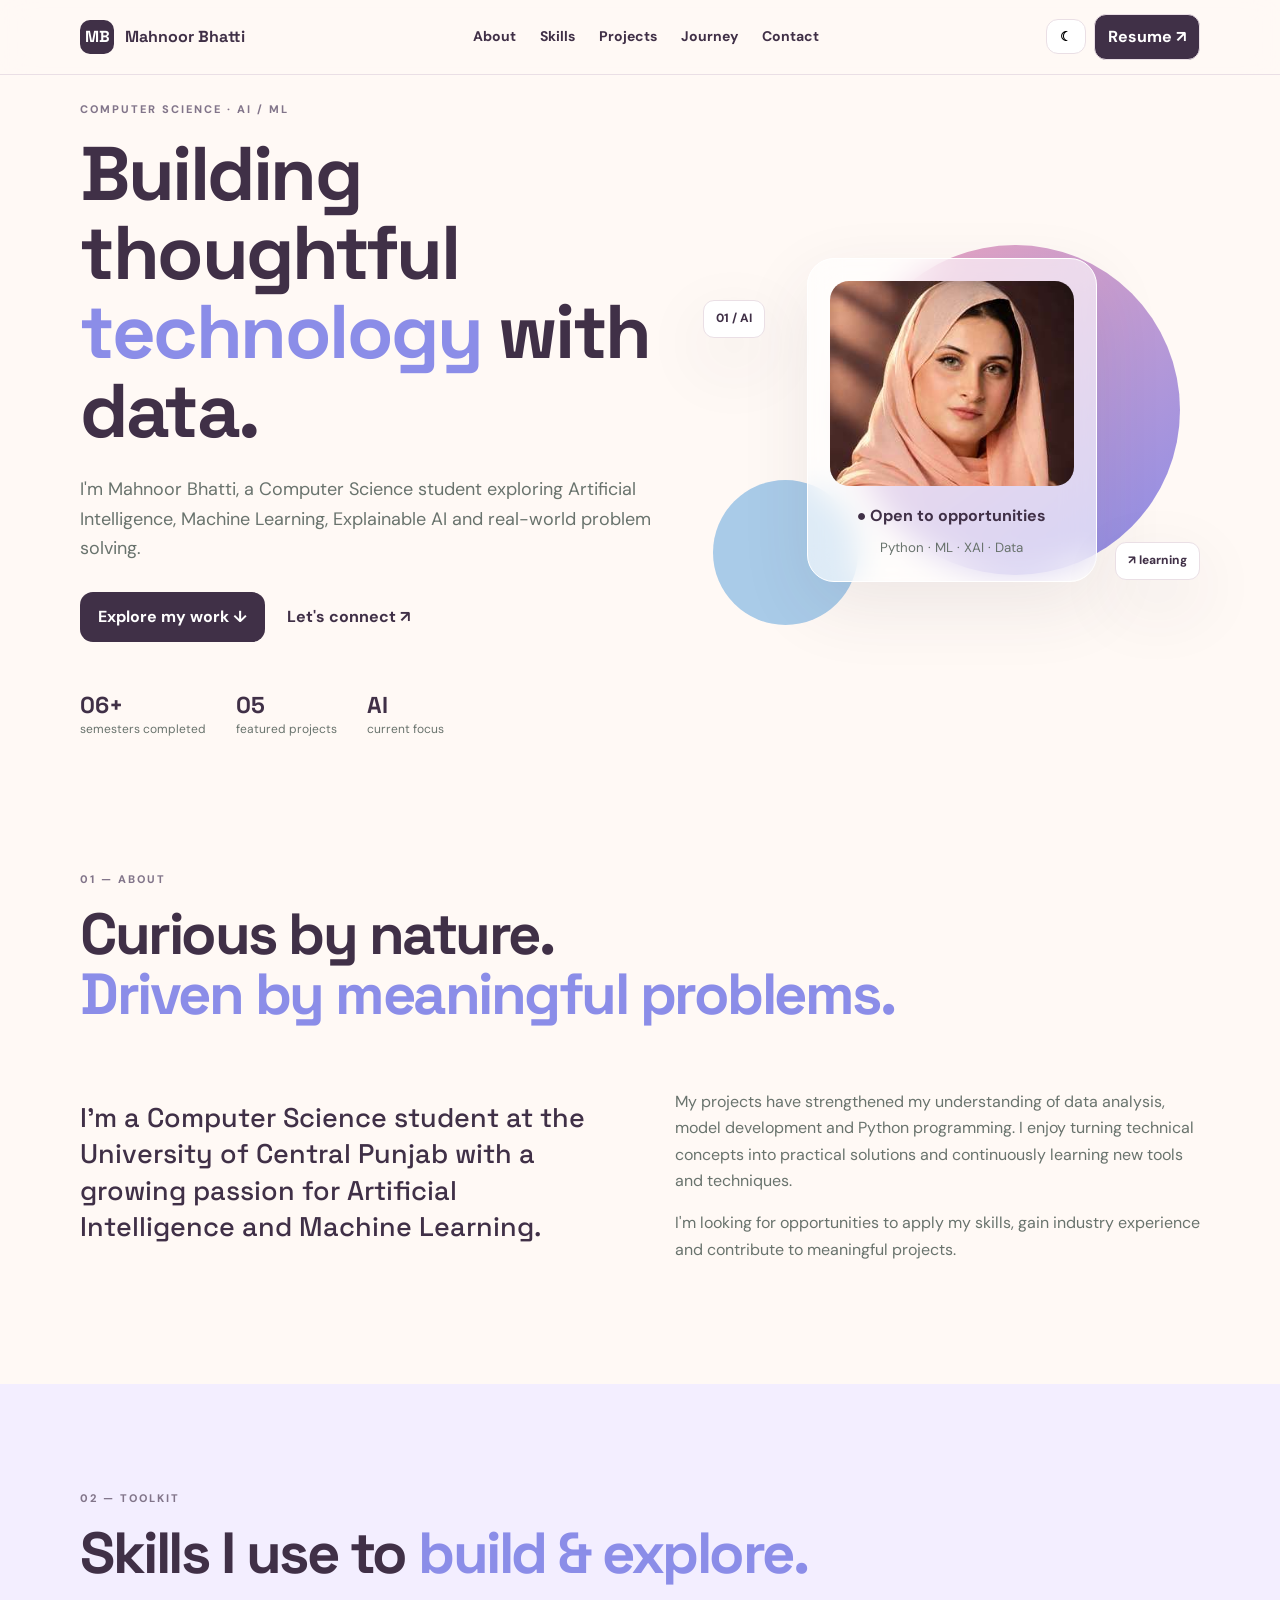
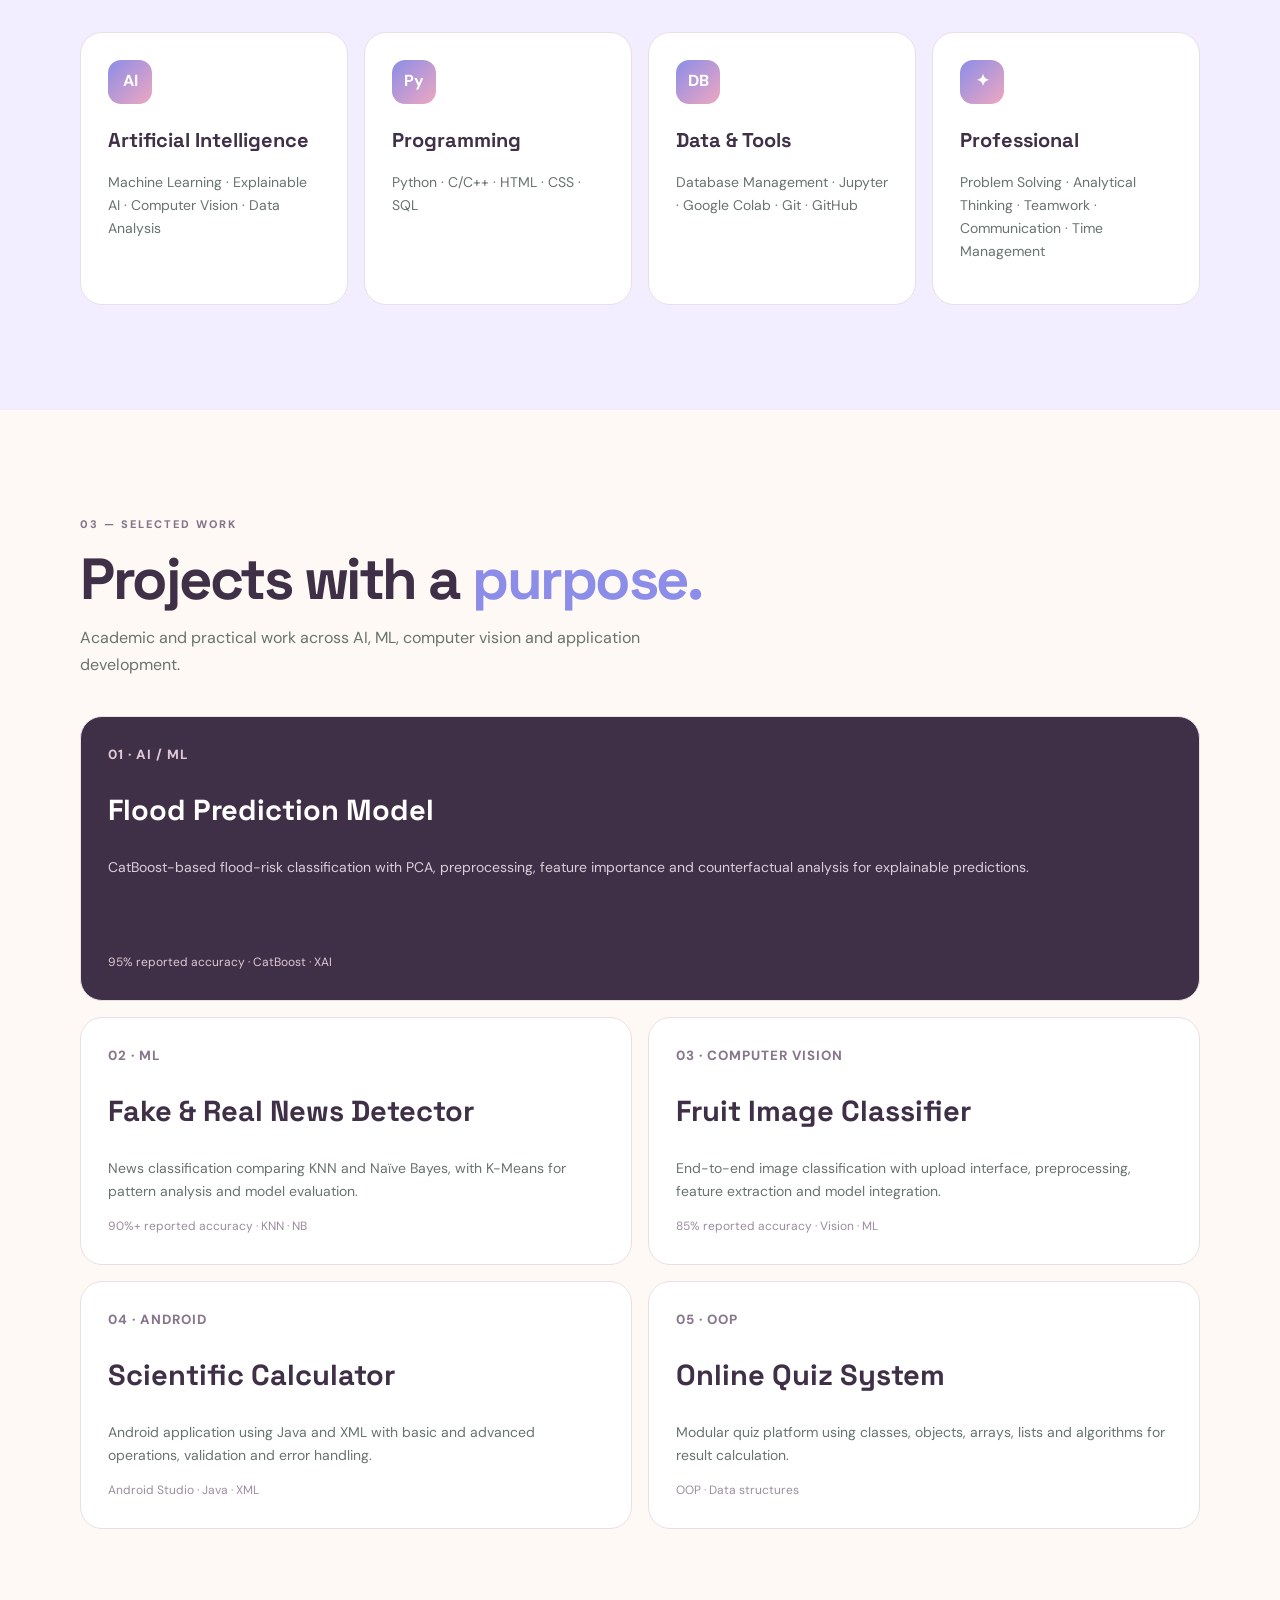
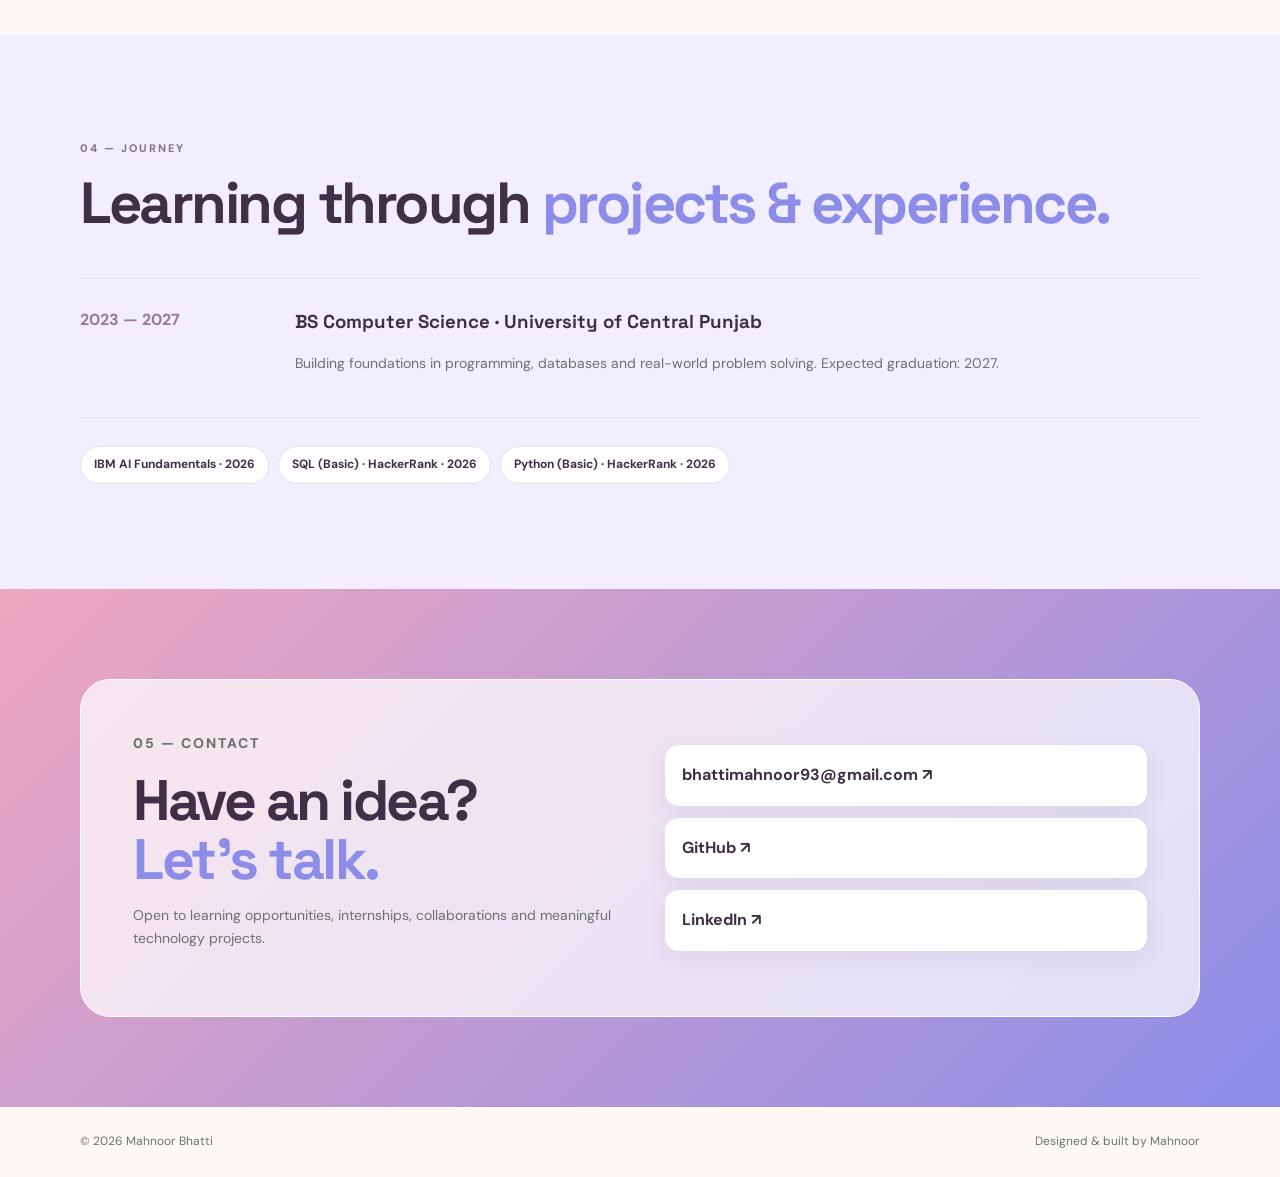
==== index.html @ 38cd6dd3 "Remove work experience from portfolio" ====
<!doctype html><html lang="en"><head><meta charset="utf-8"><meta name="viewport" content="width=device-width,initial-scale=1"><meta name="description" content="Mahnoor Bhatti — Computer Science student focused on AI, Machine Learning and data-driven projects."><title>Mahnoor Bhatti | AI & ML</title><link rel="preconnect" href="https://fonts.googleapis.com"><link rel="preconnect" href="https://fonts.gstatic.com" crossorigin><link href="https://fonts.googleapis.com/css2?family=DM+Sans:wght@400;500;600;700&family=Space+Grotesk:wght@500;600;700&display=swap" rel="stylesheet"><link rel="stylesheet" href="portfolio.css"></head><body>
<header><nav><a class="brand" href="#home"><b>MB</b> Mahnoor Bhatti</a><div class="links"><a href="#about">About</a><a href="#skills">Skills</a><a href="#projects">Projects</a><a href="#journey">Journey</a><a href="#contact">Contact</a></div><div class="actions"><button id="theme" aria-label="Toggle theme">☾</button><a class="resume" href="resume.html">Resume ↗</a></div></nav></header>
<main>
<section id="home" class="hero wrap"><div><p class="eyebrow">COMPUTER SCIENCE · AI / ML</p><h1>Building thoughtful <em>technology</em> with data.</h1><p class="intro">I'm Mahnoor Bhatti, a Computer Science student exploring Artificial Intelligence, Machine Learning, Explainable AI and real-world problem solving.</p><div class="buttons"><a class="primary" href="#projects">Explore my work ↓</a><a class="plain" href="mailto:bhattimahnoor93@gmail.com">Let's connect ↗</a></div><div class="stats"><span><b>06+</b> semesters completed</span><span><b>05</b> featured projects</span><span><b>AI</b> current focus</span></div></div><div class="visual"><i class="orb a"></i><i class="orb b"></i><div class="card"><img class="avatar" src="assets/images/mahnoor-profile.jpg" alt="Mahnoor Bhatti"><strong>● Open to opportunities</strong><small>Python · ML · XAI · Data</small></div><label>01 / AI</label><label>↗ learning</label></div></section>
<section id="about" class="section wrap"><p class="eyebrow">01 — ABOUT</p><h2>Curious by nature.<br><em>Driven by meaningful problems.</em></h2><div class="two"><p class="lead">I'm a Computer Science student at the University of Central Punjab with a growing passion for Artificial Intelligence and Machine Learning.</p><div><p>My projects have strengthened my understanding of data analysis, model development and Python programming. I enjoy turning technical concepts into practical solutions and continuously learning new tools and techniques.</p><p>I'm looking for opportunities to apply my skills, gain industry experience and contribute to meaningful projects.</p></div></div></section>
<section id="skills" class="section tinted"><div class="wrap"><p class="eyebrow">02 — TOOLKIT</p><h2>Skills I use to <em>build & explore.</em></h2><div class="grid skills"><article><b>AI</b><h3>Artificial Intelligence</h3><p>Machine Learning · Explainable AI · Computer Vision · Data Analysis</p></article><article><b>Py</b><h3>Programming</h3><p>Python · C/C++ · HTML · CSS · SQL</p></article><article><b>DB</b><h3>Data & Tools</h3><p>Database Management · Jupyter · Google Colab · Git · GitHub</p></article><article><b>✦</b><h3>Professional</h3><p>Problem Solving · Analytical Thinking · Teamwork · Communication · Time Management</p></article></div></div></section>
<section id="projects" class="section wrap"><p class="eyebrow">03 — SELECTED WORK</p><h2>Projects with a <em>purpose.</em></h2><p class="note">Academic and practical work across AI, ML, computer vision and application development.</p><div class="grid projects">
<article class="project feature"><small>01 · AI / ML</small><h3>Flood Prediction Model</h3><p>CatBoost-based flood-risk classification with PCA, preprocessing, feature importance and counterfactual analysis for explainable predictions.</p><footer>95% reported accuracy · CatBoost · XAI</footer></article>
<article class="project"><small>02 · ML</small><h3>Fake & Real News Detector</h3><p>News classification comparing KNN and Naïve Bayes, with K-Means for pattern analysis and model evaluation.</p><footer>90%+ reported accuracy · KNN · NB</footer></article>
<article class="project"><small>03 · COMPUTER VISION</small><h3>Fruit Image Classifier</h3><p>End-to-end image classification with upload interface, preprocessing, feature extraction and model integration.</p><footer>85% reported accuracy · Vision · ML</footer></article>
<article class="project"><small>04 · ANDROID</small><h3>Scientific Calculator</h3><p>Android application using Java and XML with basic and advanced operations, validation and error handling.</p><footer>Android Studio · Java · XML</footer></article>
<article class="project"><small>05 · OOP</small><h3>Online Quiz System</h3><p>Modular quiz platform using classes, objects, arrays, lists and algorithms for result calculation.</p><footer>OOP · Data structures</footer></article></div></section>
<section id="journey" class="section tinted"><div class="wrap"><p class="eyebrow">04 — JOURNEY</p><h2>Learning through <em>projects & experience.</em></h2><div class="timeline"><article><b>2023 — 2027</b><div><h3>BS Computer Science · University of Central Punjab</h3><p>Building foundations in programming, databases and real-world problem solving. Expected graduation: 2027.</p></div></article></div><div class="chips"><span>IBM AI Fundamentals · 2026</span><span>SQL (Basic) · HackerRank · 2026</span><span>Python (Basic) · HackerRank · 2026</span></div></div></section>
<section id="contact" class="contact"><div class="wrap contactbox"><div><p class="eyebrow">05 — CONTACT</p><h2>Have an idea?<br><em>Let's talk.</em></h2><p>Open to learning opportunities, internships, collaborations and meaningful technology projects.</p></div><div class="contactlinks"><a href="mailto:bhattimahnoor93@gmail.com">bhattimahnoor93@gmail.com ↗</a><a href="https://github.com/MahnoorB6" target="_blank" rel="noopener">GitHub ↗</a><a href="https://www.linkedin.com/in/mahnoor-bhatti-74084b361/" target="_blank" rel="noopener">LinkedIn ↗</a></div></div></section>
</main><footer><div class="wrap"><span>© 2026 Mahnoor Bhatti</span><span>Designed & built by Mahnoor</span></div></footer><script src="portfolio.js"></script></body></html>
---- portfolio.css ----
:root{--bg:#fff9f5;--white:#fff;--soft:#f3eeff;--text:#403047;--muted:#69736d;--lav:#8b8de8;--rose:#efa7c0;--blue:#a9cbe8;--line:#eadfe5;--shadow:0 24px 70px #40304718}*{box-sizing:border-box}html{scroll-behavior:smooth}body{margin:0;background:var(--bg);color:var(--text);font:16px/1.65 "DM Sans",sans-serif}a{color:inherit;text-decoration:none}.wrap{width:min(1120px,calc(100% - 36px));margin:auto}header{position:sticky;top:0;z-index:5;background:#fff9f5dd;backdrop-filter:blur(16px);border-bottom:1px solid var(--line)}nav{width:min(1120px,calc(100% - 36px));height:74px;margin:auto;display:flex;align-items:center;justify-content:space-between;gap:20px}.brand{font-family:"Space Grotesk";font-weight:700}.brand b{display:inline-grid;place-items:center;background:var(--text);color:white;border-radius:10px;width:34px;height:34px;margin-right:7px}.links{display:flex;gap:24px;font-size:14px;font-weight:700}.links a:hover{color:var(--lav)}.actions{display:flex;gap:8px;align-items:center}button,.resume{border:1px solid var(--line);background:white;border-radius:12px;padding:9px 13px;font-weight:700;cursor:pointer}.resume{background:var(--text);color:white}.hero{min-height:690px;display:grid;grid-template-columns:1.08fr .92fr;align-items:center;gap:40px}.eyebrow{font-size:11px;letter-spacing:2px;font-weight:800;color:#82758a;margin:0 0 16px}.hero h1,h2{font:700 clamp(44px,6vw,76px)/1.04 "Space Grotesk";letter-spacing:-2.5px;margin:0}.hero em,h2 em{font-style:normal;color:var(--lav)}.intro{font-size:18px;color:var(--muted);max-width:650px;margin:25px 0}.buttons{display:flex;gap:22px;align-items:center;margin:28px 0}.primary{background:var(--text);color:white;padding:12px 18px;border-radius:13px;font-weight:700}.plain{font-weight:700}.stats{display:flex;gap:30px;margin-top:48px}.stats span{font-size:12px;color:var(--muted);display:grid}.stats b{font:700 23px "Space Grotesk";color:var(--text)}.visual{height:480px;position:relative;display:grid;place-items:center}.orb{position:absolute;border-radius:50%}.orb.a{width:330px;height:330px;background:linear-gradient(145deg,var(--rose),var(--lav));right:20px;top:65px}.orb.b{width:145px;height:145px;background:var(--blue);left:10px;bottom:35px}.card{position:relative;z-index:2;width:290px;padding:22px;background:#ffffff9c;border:1px solid #fff;border-radius:27px;box-shadow:var(--shadow);backdrop-filter:blur(16px);text-align:center}.avatar{display:block;width:100%;height:205px;object-fit:cover;object-position:center 25%;border-radius:19px;margin-bottom:17px}.card small{display:block;color:var(--muted);margin-top:7px}.visual label{position:absolute;background:white;border:1px solid var(--line);padding:8px 12px;border-radius:11px;box-shadow:var(--shadow);font-size:12px;font-weight:800;z-index:3}.visual label:nth-last-child(2){left:0;top:120px}.visual label:last-child{right:0;bottom:80px}.section{padding:105px 0}.section h2{font-size:clamp(38px,5vw,58px)}.two{display:grid;grid-template-columns:1fr 1fr;gap:70px;margin-top:48px}.two p{color:var(--muted)}.lead{font:500 27px/1.35 "Space Grotesk"!important;color:var(--text)!important}.tinted{background:var(--soft)}.grid{display:grid;gap:16px}.skills{grid-template-columns:repeat(4,1fr);margin-top:48px}.skills article,.project{background:var(--white);border:1px solid var(--line);border-radius:22px;padding:27px}.skills article>b{display:grid;place-items:center;width:44px;height:44px;border-radius:13px;background:linear-gradient(135deg,var(--lav),var(--rose));color:white}.skills h3,.project h3{font-family:"Space Grotesk";font-size:20px;margin:20px 0 8px}.skills p,.project p,.timeline p,.contactbox p{color:var(--muted);font-size:14px}.note{color:var(--muted);max-width:650px}.projects{grid-template-columns:repeat(2,1fr);margin-top:38px}.project{min-height:240px;display:flex;flex-direction:column}.project small{font-weight:800;letter-spacing:1px;color:#88768c}.project h3{font-size:29px}.project footer{margin-top:auto;color:#9b8d9e;font-size:12px}.project.feature{grid-column:span 2;background:var(--text);color:white;min-height:285px}.feature p{color:#d9cedb}.feature small,.feature footer{color:#dfc8d5}.timeline{margin-top:45px;border-top:1px solid var(--line)}.timeline article{display:grid;grid-template-columns:180px 1fr;gap:35px;padding:28px 0;border-bottom:1px solid var(--line)}.timeline h3{font-family:"Space Grotesk";margin:0}.timeline b{color:#9b7a91}.chips{display:flex;flex-wrap:wrap;gap:9px;margin-top:28px}.chips span{background:white;border:1px solid var(--line);border-radius:99px;padding:8px 13px;font-size:12px;font-weight:700}.contact{padding:90px 0;background:linear-gradient(135deg,var(--rose),var(--lav))}.contactbox{display:grid;grid-template-columns:1fr 1fr;gap:50px;background:#ffffffb8;border:1px solid white;border-radius:30px;padding:52px}.contactbox h2{font-size:57px}.contactlinks{display:flex;flex-direction:column;justify-content:center;gap:12px}.contactlinks a{background:white;padding:17px;border-radius:14px;font-weight:700;box-shadow:0 8px 25px #40304712}body>footer{padding:25px 0;color:var(--muted);font-size:12px}.wrap{max-width:1120px}body>footer .wrap{display:flex;justify-content:space-between}@media(max-width:850px){.links{display:none}.hero{grid-template-columns:1fr;padding:55px 0}.visual{height:390px}.two,.contactbox{grid-template-columns:1fr}.skills{grid-template-columns:1fr 1fr}.projects{grid-template-columns:1fr}.project.feature{grid-column:auto}.timeline article{grid-template-columns:1fr;gap:5px}}@media(max-width:520px){.skills{grid-template-columns:1fr}.hero h1{font-size:45px}.stats{gap:15px}.contactbox{padding:32px}.contactbox h2{font-size:44px}.visual label{display:none}}body.dark{--bg:#211b25;--white:#302635;--soft:#302635;--text:#faf5f7;--muted:#c7bcc8;--line:#4a3e4e}body.dark header{background:#211b25e8}body.dark .brand b{background:#faf5f7;color:#403047}body.dark button{background:var(--white);color:var(--text)}body.dark .orb.a{opacity:.7}body.dark .card{background:#302635bb}.dark .project{background:#302635}body.dark .project.feature{background:#171319}body.dark .contactbox{background:#302635cc}.dark .chips span{background:#302635}
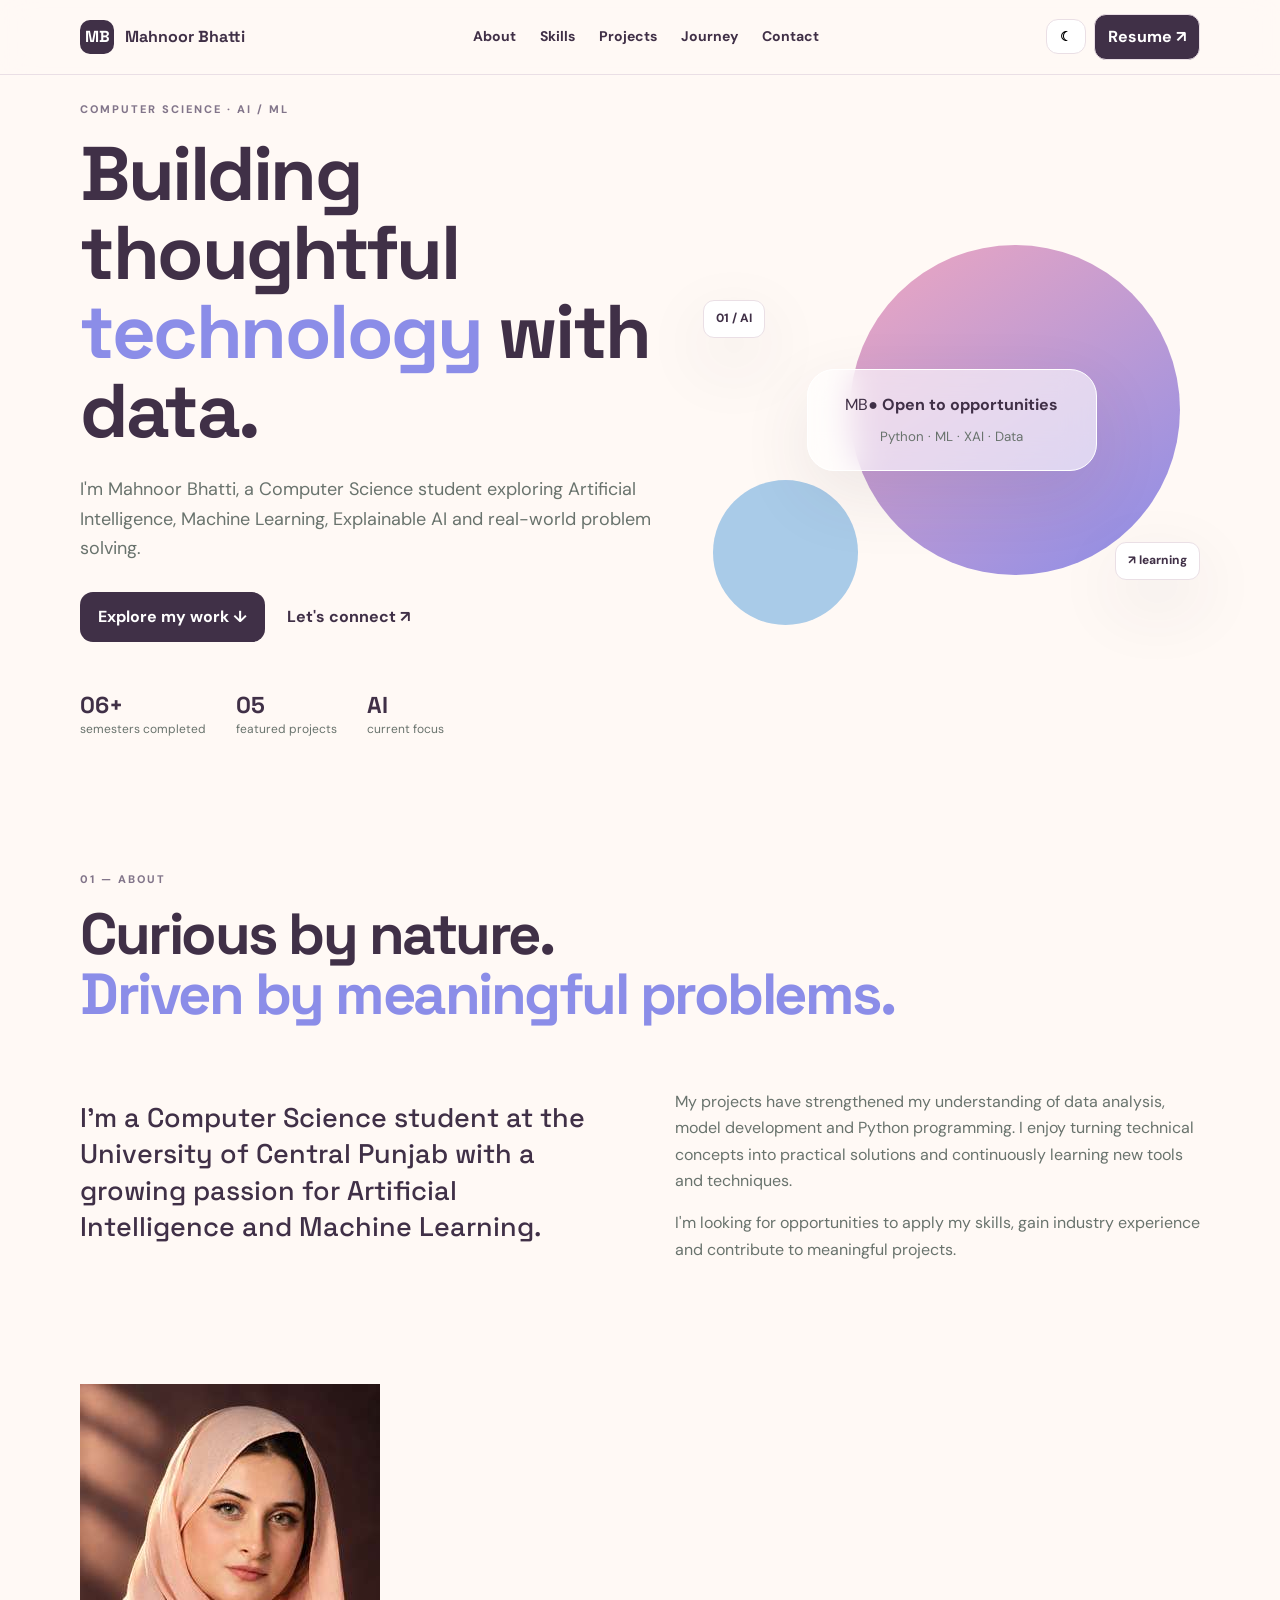
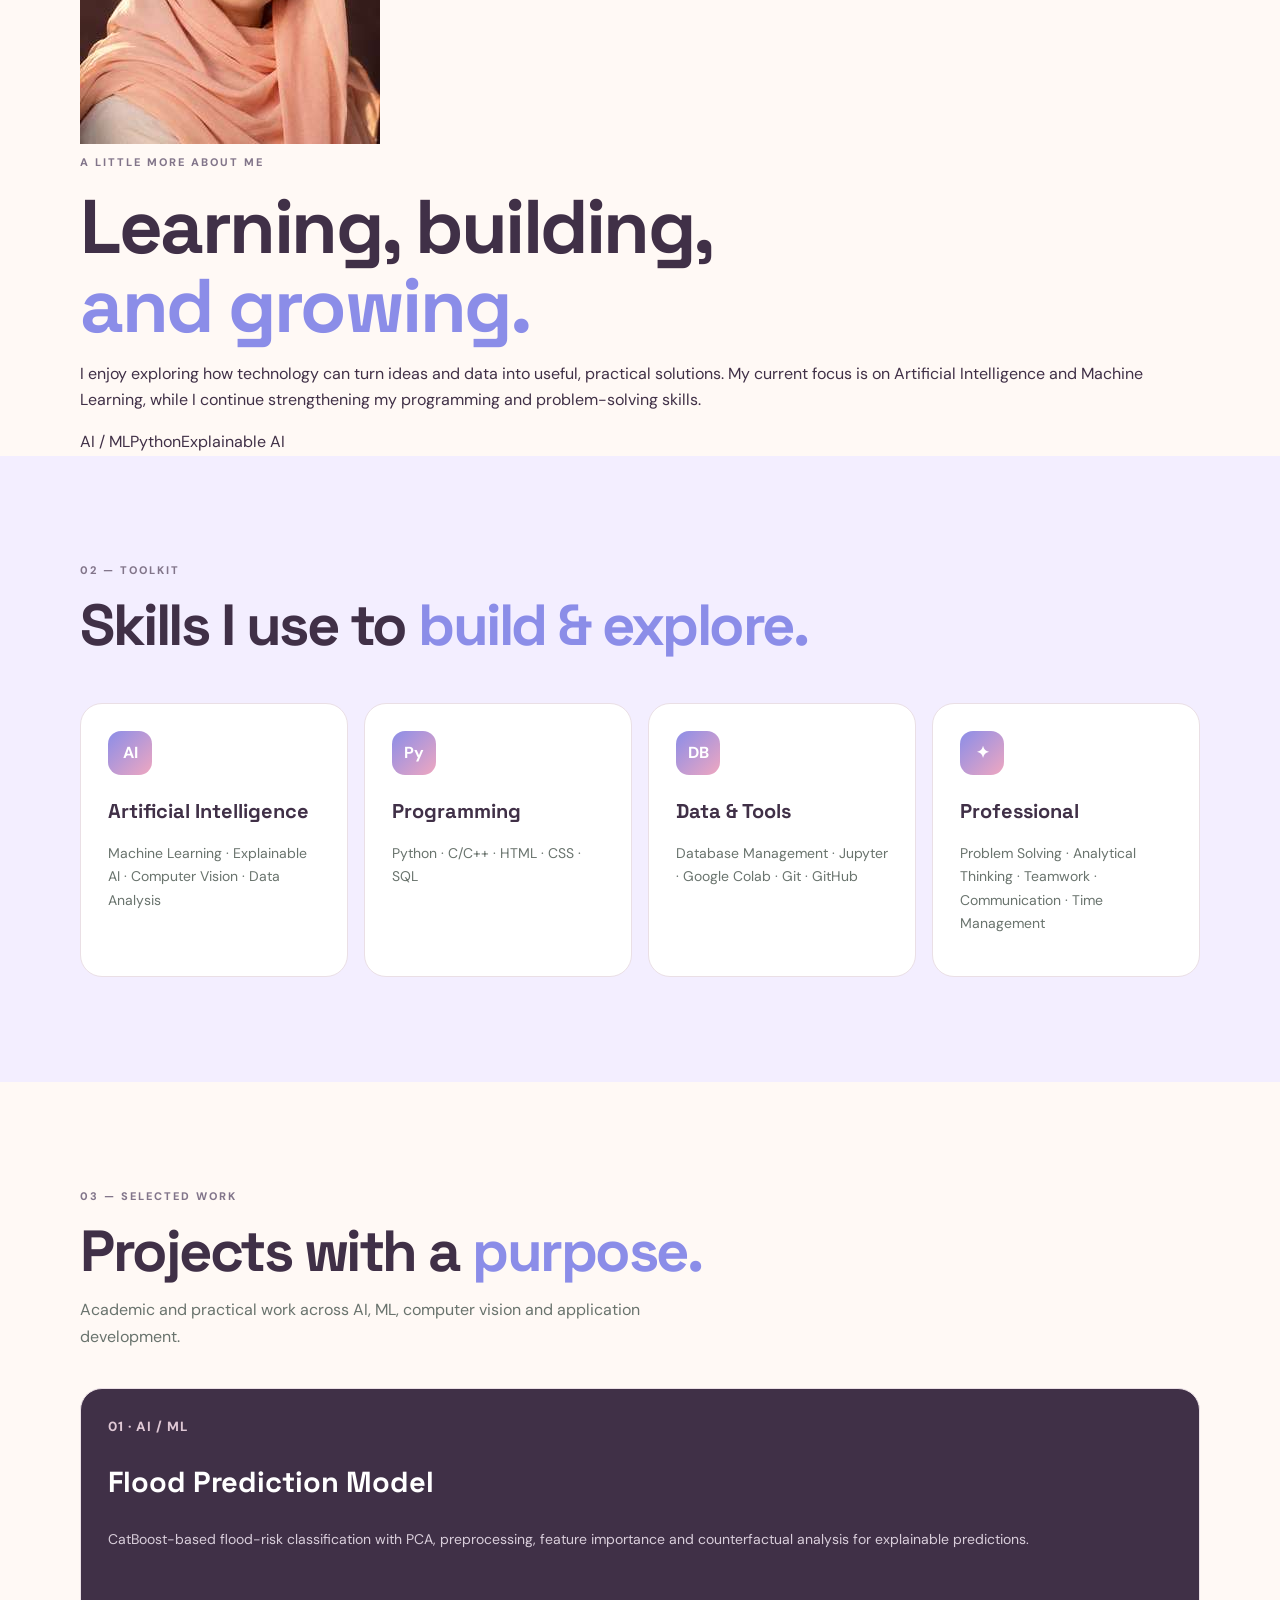
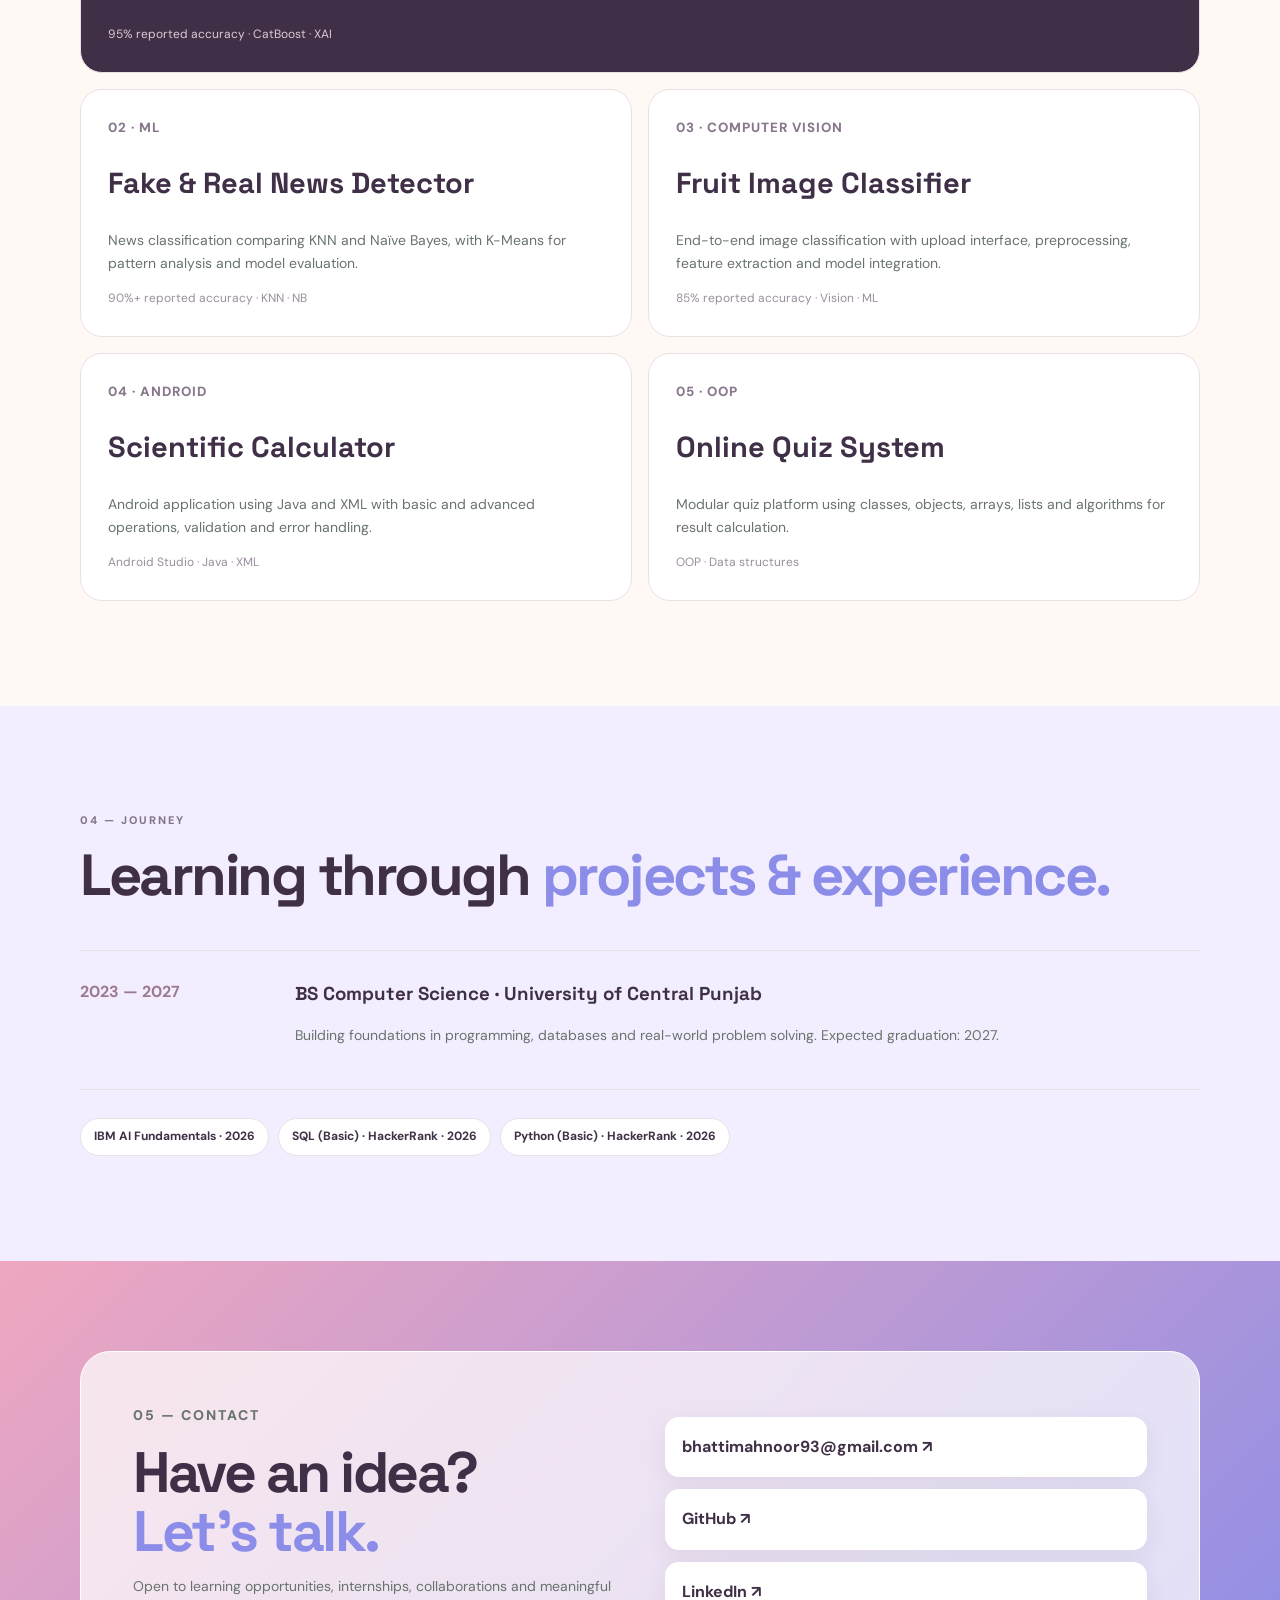
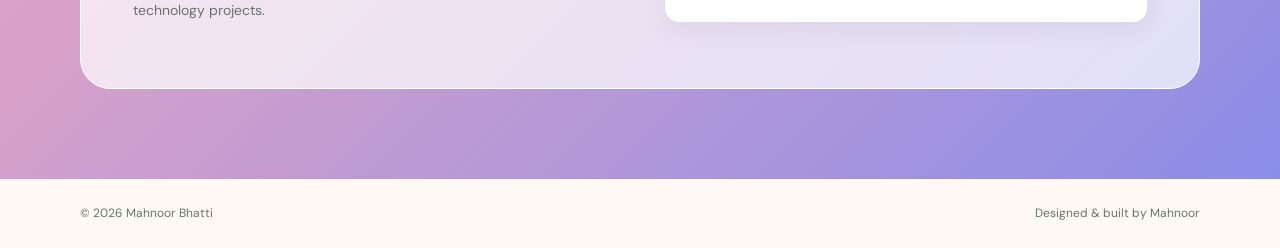
==== commit d01704c9: "Move profile photo below About section" ====
--- a/index.html
+++ b/index.html
@@ -1,8 +1,9 @@
 <!doctype html><html lang="en"><head><meta charset="utf-8"><meta name="viewport" content="width=device-width,initial-scale=1"><meta name="description" content="Mahnoor Bhatti — Computer Science student focused on AI, Machine Learning and data-driven projects."><title>Mahnoor Bhatti | AI & ML</title><link rel="preconnect" href="https://fonts.googleapis.com"><link rel="preconnect" href="https://fonts.gstatic.com" crossorigin><link href="https://fonts.googleapis.com/css2?family=DM+Sans:wght@400;500;600;700&family=Space+Grotesk:wght@500;600;700&display=swap" rel="stylesheet"><link rel="stylesheet" href="portfolio.css"></head><body>
 <header><nav><a class="brand" href="#home"><b>MB</b> Mahnoor Bhatti</a><div class="links"><a href="#about">About</a><a href="#skills">Skills</a><a href="#projects">Projects</a><a href="#journey">Journey</a><a href="#contact">Contact</a></div><div class="actions"><button id="theme" aria-label="Toggle theme">☾</button><a class="resume" href="resume.html">Resume ↗</a></div></nav></header>
 <main>
-<section id="home" class="hero wrap"><div><p class="eyebrow">COMPUTER SCIENCE · AI / ML</p><h1>Building thoughtful <em>technology</em> with data.</h1><p class="intro">I'm Mahnoor Bhatti, a Computer Science student exploring Artificial Intelligence, Machine Learning, Explainable AI and real-world problem solving.</p><div class="buttons"><a class="primary" href="#projects">Explore my work ↓</a><a class="plain" href="mailto:bhattimahnoor93@gmail.com">Let's connect ↗</a></div><div class="stats"><span><b>06+</b> semesters completed</span><span><b>05</b> featured projects</span><span><b>AI</b> current focus</span></div></div><div class="visual"><i class="orb a"></i><i class="orb b"></i><div class="card"><img class="avatar" src="assets/images/mahnoor-profile.jpg" alt="Mahnoor Bhatti"><strong>● Open to opportunities</strong><small>Python · ML · XAI · Data</small></div><label>01 / AI</label><label>↗ learning</label></div></section>
+<section id="home" class="hero wrap"><div><p class="eyebrow">COMPUTER SCIENCE · AI / ML</p><h1>Building thoughtful <em>technology</em> with data.</h1><p class="intro">I'm Mahnoor Bhatti, a Computer Science student exploring Artificial Intelligence, Machine Learning, Explainable AI and real-world problem solving.</p><div class="buttons"><a class="primary" href="#projects">Explore my work ↓</a><a class="plain" href="mailto:bhattimahnoor93@gmail.com">Let's connect ↗</a></div><div class="stats"><span><b>06+</b> semesters completed</span><span><b>05</b> featured projects</span><span><b>AI</b> current focus</span></div></div><div class="visual"><i class="orb a"></i><i class="orb b"></i><div class="card hero-card"><span class="card-mark">MB</span><strong>● Open to opportunities</strong><small>Python · ML · XAI · Data</small></div><label>01 / AI</label><label>↗ learning</label></div></section>
 <section id="about" class="section wrap"><p class="eyebrow">01 — ABOUT</p><h2>Curious by nature.<br><em>Driven by meaningful problems.</em></h2><div class="two"><p class="lead">I'm a Computer Science student at the University of Central Punjab with a growing passion for Artificial Intelligence and Machine Learning.</p><div><p>My projects have strengthened my understanding of data analysis, model development and Python programming. I enjoy turning technical concepts into practical solutions and continuously learning new tools and techniques.</p><p>I'm looking for opportunities to apply my skills, gain industry experience and contribute to meaningful projects.</p></div></div></section>
+<section class="profile-section"><div class="wrap profile-layout"><div class="profile-photo"><div class="photo-glow"></div><img src="assets/images/mahnoor-profile.jpg" alt="Mahnoor Bhatti"></div><div class="profile-copy"><p class="eyebrow">A LITTLE MORE ABOUT ME</p><h2>Learning, building,<br><em>and growing.</em></h2><p>I enjoy exploring how technology can turn ideas and data into useful, practical solutions. My current focus is on Artificial Intelligence and Machine Learning, while I continue strengthening my programming and problem-solving skills.</p><div class="profile-tags"><span>AI / ML</span><span>Python</span><span>Explainable AI</span></div></div></div></section>
 <section id="skills" class="section tinted"><div class="wrap"><p class="eyebrow">02 — TOOLKIT</p><h2>Skills I use to <em>build & explore.</em></h2><div class="grid skills"><article><b>AI</b><h3>Artificial Intelligence</h3><p>Machine Learning · Explainable AI · Computer Vision · Data Analysis</p></article><article><b>Py</b><h3>Programming</h3><p>Python · C/C++ · HTML · CSS · SQL</p></article><article><b>DB</b><h3>Data & Tools</h3><p>Database Management · Jupyter · Google Colab · Git · GitHub</p></article><article><b>✦</b><h3>Professional</h3><p>Problem Solving · Analytical Thinking · Teamwork · Communication · Time Management</p></article></div></div></section>
 <section id="projects" class="section wrap"><p class="eyebrow">03 — SELECTED WORK</p><h2>Projects with a <em>purpose.</em></h2><p class="note">Academic and practical work across AI, ML, computer vision and application development.</p><div class="grid projects">
 <article class="project feature"><small>01 · AI / ML</small><h3>Flood Prediction Model</h3><p>CatBoost-based flood-risk classification with PCA, preprocessing, feature importance and counterfactual analysis for explainable predictions.</p><footer>95% reported accuracy · CatBoost · XAI</footer></article>
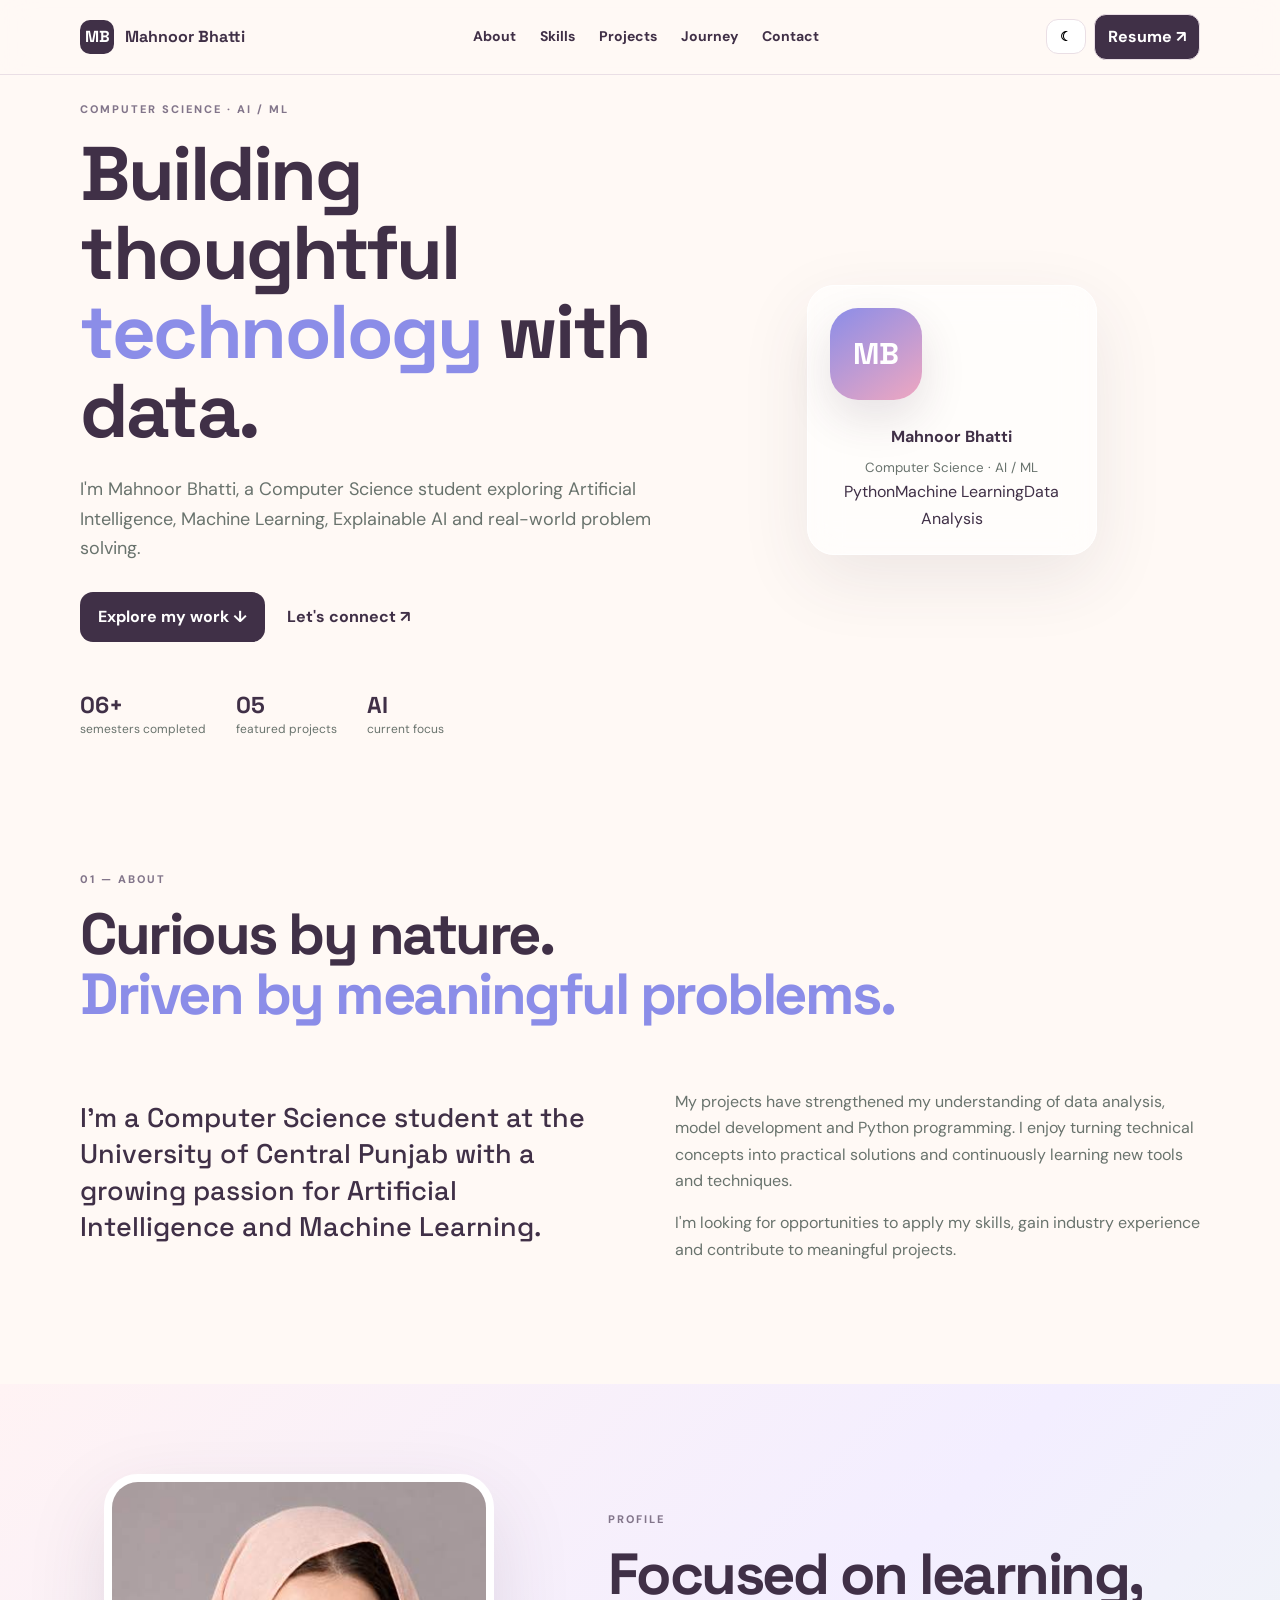
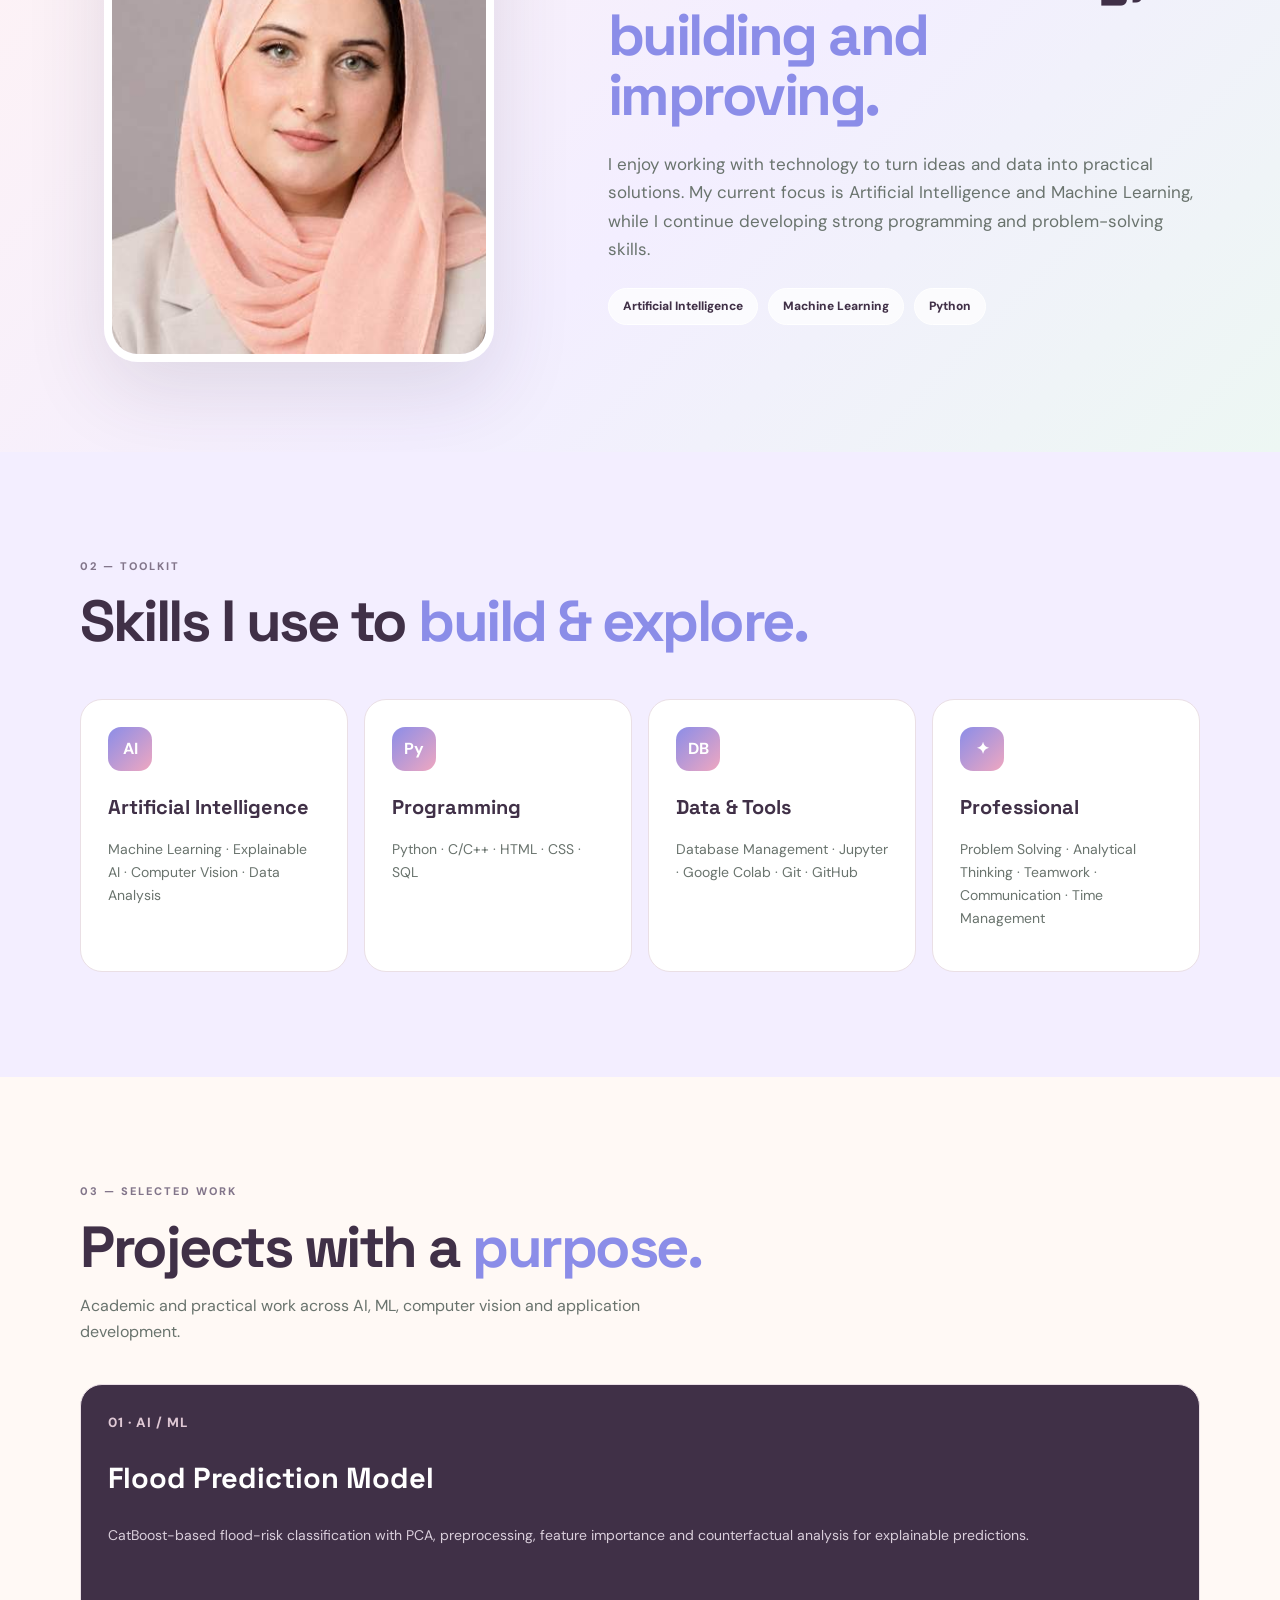
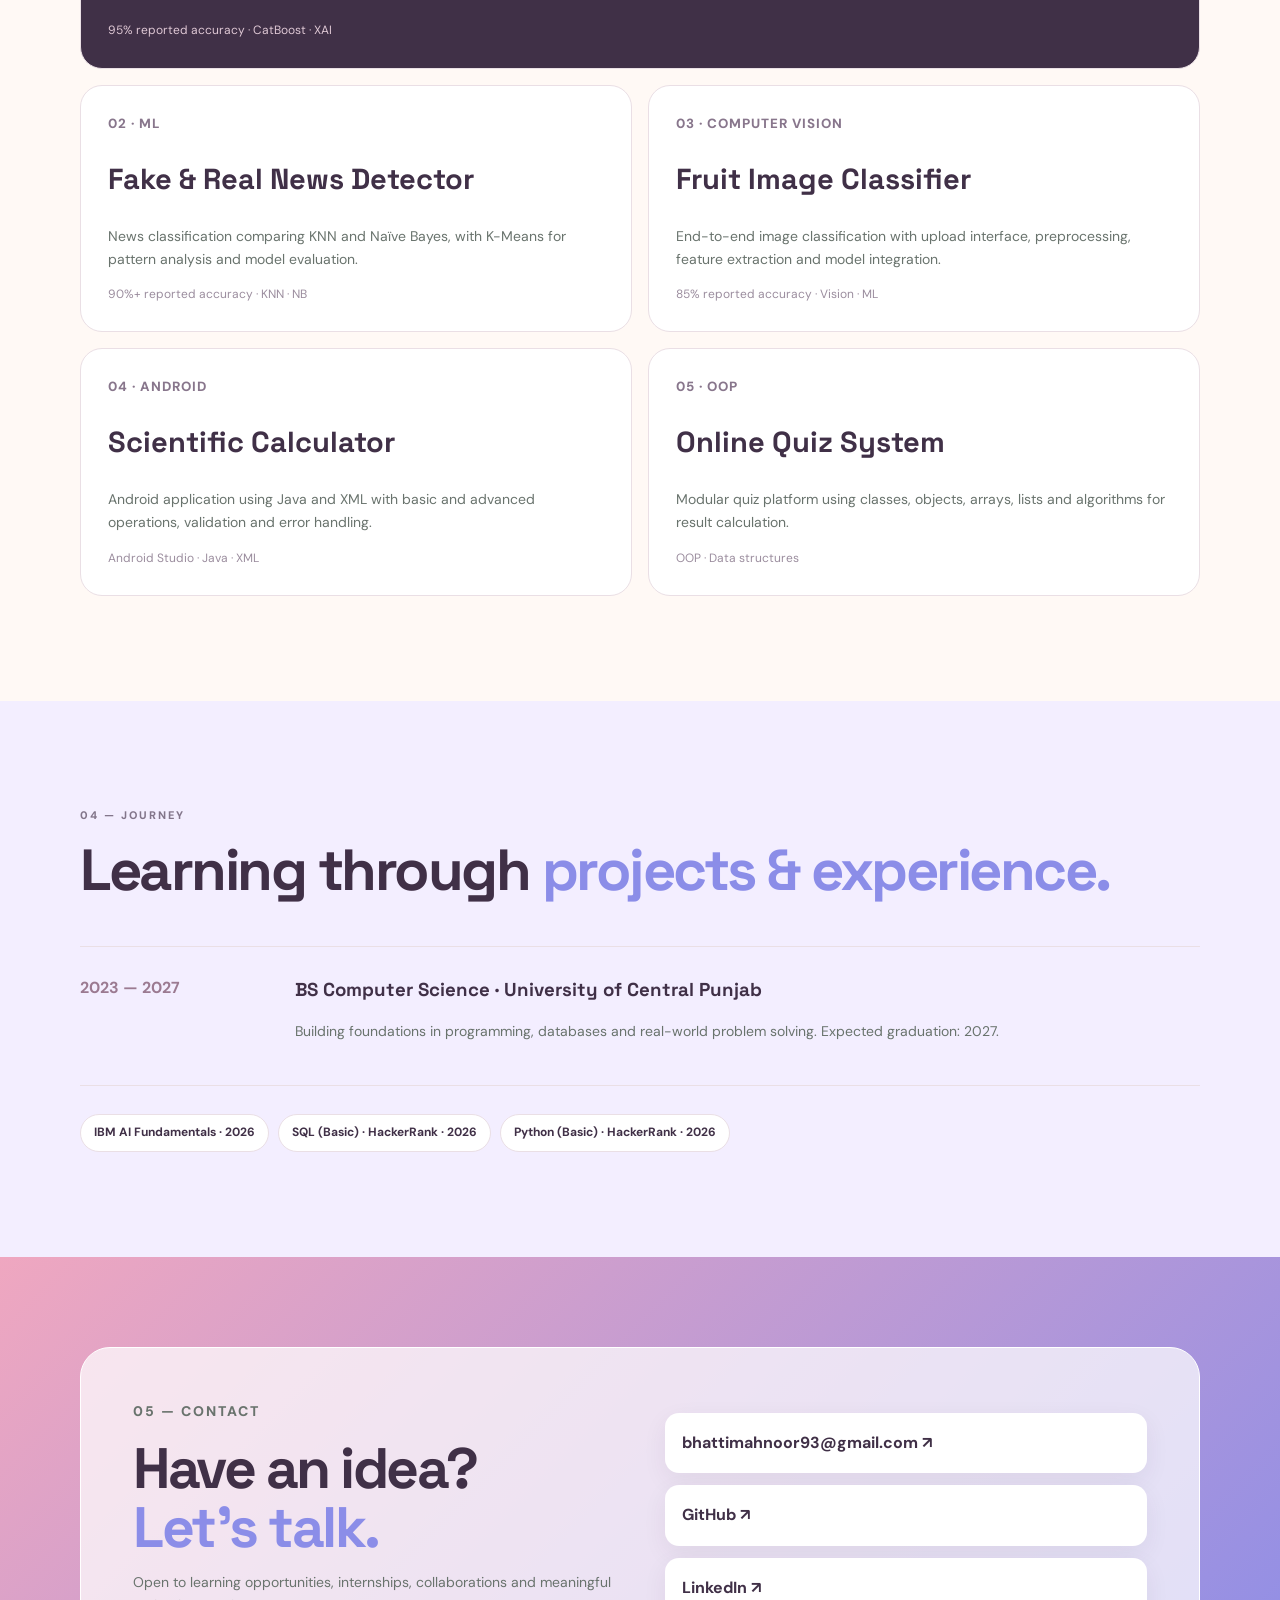
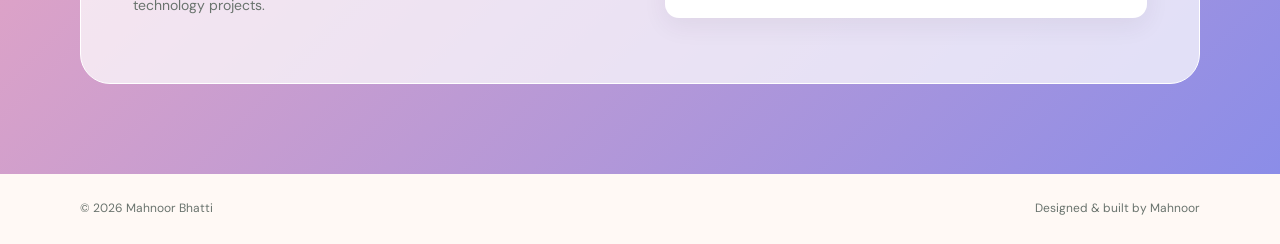
==== commit ca0ccf91: "Refine portfolio for a professional presentation" ====
--- a/index.html
+++ b/index.html
@@ -1,9 +1,9 @@
 <!doctype html><html lang="en"><head><meta charset="utf-8"><meta name="viewport" content="width=device-width,initial-scale=1"><meta name="description" content="Mahnoor Bhatti — Computer Science student focused on AI, Machine Learning and data-driven projects."><title>Mahnoor Bhatti | AI & ML</title><link rel="preconnect" href="https://fonts.googleapis.com"><link rel="preconnect" href="https://fonts.gstatic.com" crossorigin><link href="https://fonts.googleapis.com/css2?family=DM+Sans:wght@400;500;600;700&family=Space+Grotesk:wght@500;600;700&display=swap" rel="stylesheet"><link rel="stylesheet" href="portfolio.css"></head><body>
 <header><nav><a class="brand" href="#home"><b>MB</b> Mahnoor Bhatti</a><div class="links"><a href="#about">About</a><a href="#skills">Skills</a><a href="#projects">Projects</a><a href="#journey">Journey</a><a href="#contact">Contact</a></div><div class="actions"><button id="theme" aria-label="Toggle theme">☾</button><a class="resume" href="resume.html">Resume ↗</a></div></nav></header>
 <main>
-<section id="home" class="hero wrap"><div><p class="eyebrow">COMPUTER SCIENCE · AI / ML</p><h1>Building thoughtful <em>technology</em> with data.</h1><p class="intro">I'm Mahnoor Bhatti, a Computer Science student exploring Artificial Intelligence, Machine Learning, Explainable AI and real-world problem solving.</p><div class="buttons"><a class="primary" href="#projects">Explore my work ↓</a><a class="plain" href="mailto:bhattimahnoor93@gmail.com">Let's connect ↗</a></div><div class="stats"><span><b>06+</b> semesters completed</span><span><b>05</b> featured projects</span><span><b>AI</b> current focus</span></div></div><div class="visual"><i class="orb a"></i><i class="orb b"></i><div class="card hero-card"><span class="card-mark">MB</span><strong>● Open to opportunities</strong><small>Python · ML · XAI · Data</small></div><label>01 / AI</label><label>↗ learning</label></div></section>
+<section id="home" class="hero wrap"><div><p class="eyebrow">COMPUTER SCIENCE · AI / ML</p><h1>Building thoughtful <em>technology</em> with data.</h1><p class="intro">I'm Mahnoor Bhatti, a Computer Science student exploring Artificial Intelligence, Machine Learning, Explainable AI and real-world problem solving.</p><div class="buttons"><a class="primary" href="#projects">Explore my work ↓</a><a class="plain" href="mailto:bhattimahnoor93@gmail.com">Let's connect ↗</a></div><div class="stats"><span><b>06+</b> semesters completed</span><span><b>05</b> featured projects</span><span><b>AI</b> current focus</span></div></div><div class="visual professional-card"><div class="card"><span class="card-mark">MB</span><strong>Mahnoor Bhatti</strong><small>Computer Science · AI / ML</small><div class="focus-list"><span>Python</span><span>Machine Learning</span><span>Data Analysis</span></div></div></div></section>
 <section id="about" class="section wrap"><p class="eyebrow">01 — ABOUT</p><h2>Curious by nature.<br><em>Driven by meaningful problems.</em></h2><div class="two"><p class="lead">I'm a Computer Science student at the University of Central Punjab with a growing passion for Artificial Intelligence and Machine Learning.</p><div><p>My projects have strengthened my understanding of data analysis, model development and Python programming. I enjoy turning technical concepts into practical solutions and continuously learning new tools and techniques.</p><p>I'm looking for opportunities to apply my skills, gain industry experience and contribute to meaningful projects.</p></div></div></section>
-<section class="profile-section"><div class="wrap profile-layout"><div class="profile-photo"><div class="photo-glow"></div><img src="assets/images/mahnoor-profile.jpg" alt="Mahnoor Bhatti"></div><div class="profile-copy"><p class="eyebrow">A LITTLE MORE ABOUT ME</p><h2>Learning, building,<br><em>and growing.</em></h2><p>I enjoy exploring how technology can turn ideas and data into useful, practical solutions. My current focus is on Artificial Intelligence and Machine Learning, while I continue strengthening my programming and problem-solving skills.</p><div class="profile-tags"><span>AI / ML</span><span>Python</span><span>Explainable AI</span></div></div></div></section>
+<section class="profile-section"><div class="wrap profile-layout"><div class="profile-photo"><div class="photo-glow"></div><img src="assets/images/mahnoor-profile.jpg" alt="Mahnoor Bhatti"></div><div class="profile-copy"><p class="eyebrow">PROFILE</p><h2>Focused on learning,<br><em>building and improving.</em></h2><p>I enjoy working with technology to turn ideas and data into practical solutions. My current focus is Artificial Intelligence and Machine Learning, while I continue developing strong programming and problem-solving skills.</p><div class="profile-tags"><span>Artificial Intelligence</span><span>Machine Learning</span><span>Python</span></div></div></div></section>
 <section id="skills" class="section tinted"><div class="wrap"><p class="eyebrow">02 — TOOLKIT</p><h2>Skills I use to <em>build & explore.</em></h2><div class="grid skills"><article><b>AI</b><h3>Artificial Intelligence</h3><p>Machine Learning · Explainable AI · Computer Vision · Data Analysis</p></article><article><b>Py</b><h3>Programming</h3><p>Python · C/C++ · HTML · CSS · SQL</p></article><article><b>DB</b><h3>Data & Tools</h3><p>Database Management · Jupyter · Google Colab · Git · GitHub</p></article><article><b>✦</b><h3>Professional</h3><p>Problem Solving · Analytical Thinking · Teamwork · Communication · Time Management</p></article></div></div></section>
 <section id="projects" class="section wrap"><p class="eyebrow">03 — SELECTED WORK</p><h2>Projects with a <em>purpose.</em></h2><p class="note">Academic and practical work across AI, ML, computer vision and application development.</p><div class="grid projects">
 <article class="project feature"><small>01 · AI / ML</small><h3>Flood Prediction Model</h3><p>CatBoost-based flood-risk classification with PCA, preprocessing, feature importance and counterfactual analysis for explainable predictions.</p><footer>95% reported accuracy · CatBoost · XAI</footer></article>
--- a/portfolio.css
+++ b/portfolio.css
@@ -1 +1 @@
-:root{--bg:#fff9f5;--white:#fff;--soft:#f3eeff;--text:#403047;--muted:#69736d;--lav:#8b8de8;--rose:#efa7c0;--blue:#a9cbe8;--line:#eadfe5;--shadow:0 24px 70px #40304718}*{box-sizing:border-box}html{scroll-behavior:smooth}body{margin:0;background:var(--bg);color:var(--text);font:16px/1.65 "DM Sans",sans-serif}a{color:inherit;text-decoration:none}.wrap{width:min(1120px,calc(100% - 36px));margin:auto}header{position:sticky;top:0;z-index:5;background:#fff9f5dd;backdrop-filter:blur(16px);border-bottom:1px solid var(--line)}nav{width:min(1120px,calc(100% - 36px));height:74px;margin:auto;display:flex;align-items:center;justify-content:space-between;gap:20px}.brand{font-family:"Space Grotesk";font-weight:700}.brand b{display:inline-grid;place-items:center;background:var(--text);color:white;border-radius:10px;width:34px;height:34px;margin-right:7px}.links{display:flex;gap:24px;font-size:14px;font-weight:700}.links a:hover{color:var(--lav)}.actions{display:flex;gap:8px;align-items:center}button,.resume{border:1px solid var(--line);background:white;border-radius:12px;padding:9px 13px;font-weight:700;cursor:pointer}.resume{background:var(--text);color:white}.hero{min-height:690px;display:grid;grid-template-columns:1.08fr .92fr;align-items:center;gap:40px}.eyebrow{font-size:11px;letter-spacing:2px;font-weight:800;color:#82758a;margin:0 0 16px}.hero h1,h2{font:700 clamp(44px,6vw,76px)/1.04 "Space Grotesk";letter-spacing:-2.5px;margin:0}.hero em,h2 em{font-style:normal;color:var(--lav)}.intro{font-size:18px;color:var(--muted);max-width:650px;margin:25px 0}.buttons{display:flex;gap:22px;align-items:center;margin:28px 0}.primary{background:var(--text);color:white;padding:12px 18px;border-radius:13px;font-weight:700}.plain{font-weight:700}.stats{display:flex;gap:30px;margin-top:48px}.stats span{font-size:12px;color:var(--muted);display:grid}.stats b{font:700 23px "Space Grotesk";color:var(--text)}.visual{height:480px;position:relative;display:grid;place-items:center}.orb{position:absolute;border-radius:50%}.orb.a{width:330px;height:330px;background:linear-gradient(145deg,var(--rose),var(--lav));right:20px;top:65px}.orb.b{width:145px;height:145px;background:var(--blue);left:10px;bottom:35px}.card{position:relative;z-index:2;width:290px;padding:22px;background:#ffffff9c;border:1px solid #fff;border-radius:27px;box-shadow:var(--shadow);backdrop-filter:blur(16px);text-align:center}.avatar{display:block;width:100%;height:205px;object-fit:cover;object-position:center 25%;border-radius:19px;margin-bottom:17px}.card small{display:block;color:var(--muted);margin-top:7px}.visual label{position:absolute;background:white;border:1px solid var(--line);padding:8px 12px;border-radius:11px;box-shadow:var(--shadow);font-size:12px;font-weight:800;z-index:3}.visual label:nth-last-child(2){left:0;top:120px}.visual label:last-child{right:0;bottom:80px}.section{padding:105px 0}.section h2{font-size:clamp(38px,5vw,58px)}.two{display:grid;grid-template-columns:1fr 1fr;gap:70px;margin-top:48px}.two p{color:var(--muted)}.lead{font:500 27px/1.35 "Space Grotesk"!important;color:var(--text)!important}.tinted{background:var(--soft)}.grid{display:grid;gap:16px}.skills{grid-template-columns:repeat(4,1fr);margin-top:48px}.skills article,.project{background:var(--white);border:1px solid var(--line);border-radius:22px;padding:27px}.skills article>b{display:grid;place-items:center;width:44px;height:44px;border-radius:13px;background:linear-gradient(135deg,var(--lav),var(--rose));color:white}.skills h3,.project h3{font-family:"Space Grotesk";font-size:20px;margin:20px 0 8px}.skills p,.project p,.timeline p,.contactbox p{color:var(--muted);font-size:14px}.note{color:var(--muted);max-width:650px}.projects{grid-template-columns:repeat(2,1fr);margin-top:38px}.project{min-height:240px;display:flex;flex-direction:column}.project small{font-weight:800;letter-spacing:1px;color:#88768c}.project h3{font-size:29px}.project footer{margin-top:auto;color:#9b8d9e;font-size:12px}.project.feature{grid-column:span 2;background:var(--text);color:white;min-height:285px}.feature p{color:#d9cedb}.feature small,.feature footer{color:#dfc8d5}.timeline{margin-top:45px;border-top:1px solid var(--line)}.timeline article{display:grid;grid-template-columns:180px 1fr;gap:35px;padding:28px 0;border-bottom:1px solid var(--line)}.timeline h3{font-family:"Space Grotesk";margin:0}.timeline b{color:#9b7a91}.chips{display:flex;flex-wrap:wrap;gap:9px;margin-top:28px}.chips span{background:white;border:1px solid var(--line);border-radius:99px;padding:8px 13px;font-size:12px;font-weight:700}.contact{padding:90px 0;background:linear-gradient(135deg,var(--rose),var(--lav))}.contactbox{display:grid;grid-template-columns:1fr 1fr;gap:50px;background:#ffffffb8;border:1px solid white;border-radius:30px;padding:52px}.contactbox h2{font-size:57px}.contactlinks{display:flex;flex-direction:column;justify-content:center;gap:12px}.contactlinks a{background:white;padding:17px;border-radius:14px;font-weight:700;box-shadow:0 8px 25px #40304712}body>footer{padding:25px 0;color:var(--muted);font-size:12px}.wrap{max-width:1120px}body>footer .wrap{display:flex;justify-content:space-between}@media(max-width:850px){.links{display:none}.hero{grid-template-columns:1fr;padding:55px 0}.visual{height:390px}.two,.contactbox{grid-template-columns:1fr}.skills{grid-template-columns:1fr 1fr}.projects{grid-template-columns:1fr}.project.feature{grid-column:auto}.timeline article{grid-template-columns:1fr;gap:5px}}@media(max-width:520px){.skills{grid-template-columns:1fr}.hero h1{font-size:45px}.stats{gap:15px}.contactbox{padding:32px}.contactbox h2{font-size:44px}.visual label{display:none}}body.dark{--bg:#211b25;--white:#302635;--soft:#302635;--text:#faf5f7;--muted:#c7bcc8;--line:#4a3e4e}body.dark header{background:#211b25e8}body.dark .brand b{background:#faf5f7;color:#403047}body.dark button{background:var(--white);color:var(--text)}body.dark .orb.a{opacity:.7}body.dark .card{background:#302635bb}.dark .project{background:#302635}body.dark .project.feature{background:#171319}body.dark .contactbox{background:#302635cc}.dark .chips span{background:#302635}+:root{--bg:#fff9f5;--white:#fff;--soft:#f3eeff;--text:#403047;--muted:#69736d;--lav:#8b8de8;--rose:#efa7c0;--blue:#a9cbe8;--line:#eadfe5;--shadow:0 24px 70px #40304718}*{box-sizing:border-box}html{scroll-behavior:smooth}body{margin:0;background:var(--bg);color:var(--text);font:16px/1.65 "DM Sans",sans-serif}a{color:inherit;text-decoration:none}.wrap{width:min(1120px,calc(100% - 36px));margin:auto}header{position:sticky;top:0;z-index:5;background:#fff9f5dd;backdrop-filter:blur(16px);border-bottom:1px solid var(--line)}nav{width:min(1120px,calc(100% - 36px));height:74px;margin:auto;display:flex;align-items:center;justify-content:space-between;gap:20px}.brand{font-family:"Space Grotesk";font-weight:700}.brand b{display:inline-grid;place-items:center;background:var(--text);color:white;border-radius:10px;width:34px;height:34px;margin-right:7px}.links{display:flex;gap:24px;font-size:14px;font-weight:700}.links a:hover{color:var(--lav)}.actions{display:flex;gap:8px;align-items:center}button,.resume{border:1px solid var(--line);background:white;border-radius:12px;padding:9px 13px;font-weight:700;cursor:pointer}.resume{background:var(--text);color:white}.hero{min-height:690px;display:grid;grid-template-columns:1.08fr .92fr;align-items:center;gap:40px}.eyebrow{font-size:11px;letter-spacing:2px;font-weight:800;color:#82758a;margin:0 0 16px}.hero h1,h2{font:700 clamp(44px,6vw,76px)/1.04 "Space Grotesk";letter-spacing:-2.5px;margin:0}.hero em,h2 em{font-style:normal;color:var(--lav)}.intro{font-size:18px;color:var(--muted);max-width:650px;margin:25px 0}.buttons{display:flex;gap:22px;align-items:center;margin:28px 0}.primary{background:var(--text);color:white;padding:12px 18px;border-radius:13px;font-weight:700}.plain{font-weight:700}.stats{display:flex;gap:30px;margin-top:48px}.stats span{font-size:12px;color:var(--muted);display:grid}.stats b{font:700 23px "Space Grotesk";color:var(--text)}.visual{height:480px;position:relative;display:grid;place-items:center}.orb{position:absolute;border-radius:50%}.orb.a{width:330px;height:330px;background:linear-gradient(145deg,var(--rose),var(--lav));right:20px;top:65px}.orb.b{width:145px;height:145px;background:var(--blue);left:10px;bottom:35px}.card{position:relative;z-index:2;width:290px;padding:22px;background:#ffffff9c;border:1px solid #fff;border-radius:27px;box-shadow:var(--shadow);backdrop-filter:blur(16px);text-align:center}.avatar{display:block;width:100%;height:205px;object-fit:cover;object-position:center 25%;border-radius:19px;margin-bottom:17px}.card small{display:block;color:var(--muted);margin-top:7px}.visual label{position:absolute;background:white;border:1px solid var(--line);padding:8px 12px;border-radius:11px;box-shadow:var(--shadow);font-size:12px;font-weight:800;z-index:3}.visual label:nth-last-child(2){left:0;top:120px}.visual label:last-child{right:0;bottom:80px}.section{padding:105px 0}.section h2{font-size:clamp(38px,5vw,58px)}.two{display:grid;grid-template-columns:1fr 1fr;gap:70px;margin-top:48px}.two p{color:var(--muted)}.lead{font:500 27px/1.35 "Space Grotesk"!important;color:var(--text)!important}.tinted{background:var(--soft)}.grid{display:grid;gap:16px}.skills{grid-template-columns:repeat(4,1fr);margin-top:48px}.skills article,.project{background:var(--white);border:1px solid var(--line);border-radius:22px;padding:27px}.skills article>b{display:grid;place-items:center;width:44px;height:44px;border-radius:13px;background:linear-gradient(135deg,var(--lav),var(--rose));color:white}.skills h3,.project h3{font-family:"Space Grotesk";font-size:20px;margin:20px 0 8px}.skills p,.project p,.timeline p,.contactbox p{color:var(--muted);font-size:14px}.note{color:var(--muted);max-width:650px}.projects{grid-template-columns:repeat(2,1fr);margin-top:38px}.project{min-height:240px;display:flex;flex-direction:column}.project small{font-weight:800;letter-spacing:1px;color:#88768c}.project h3{font-size:29px}.project footer{margin-top:auto;color:#9b8d9e;font-size:12px}.project.feature{grid-column:span 2;background:var(--text);color:white;min-height:285px}.feature p{color:#d9cedb}.feature small,.feature footer{color:#dfc8d5}.timeline{margin-top:45px;border-top:1px solid var(--line)}.timeline article{display:grid;grid-template-columns:180px 1fr;gap:35px;padding:28px 0;border-bottom:1px solid var(--line)}.timeline h3{font-family:"Space Grotesk";margin:0}.timeline b{color:#9b7a91}.chips{display:flex;flex-wrap:wrap;gap:9px;margin-top:28px}.chips span{background:white;border:1px solid var(--line);border-radius:99px;padding:8px 13px;font-size:12px;font-weight:700}.contact{padding:90px 0;background:linear-gradient(135deg,var(--rose),var(--lav))}.contactbox{display:grid;grid-template-columns:1fr 1fr;gap:50px;background:#ffffffb8;border:1px solid white;border-radius:30px;padding:52px}.contactbox h2{font-size:57px}.contactlinks{display:flex;flex-direction:column;justify-content:center;gap:12px}.contactlinks a{background:white;padding:17px;border-radius:14px;font-weight:700;box-shadow:0 8px 25px #40304712}body>footer{padding:25px 0;color:var(--muted);font-size:12px}.wrap{max-width:1120px}body>footer .wrap{display:flex;justify-content:space-between}@media(max-width:850px){.links{display:none}.hero{grid-template-columns:1fr;padding:55px 0}.visual{height:390px}.two,.contactbox{grid-template-columns:1fr}.skills{grid-template-columns:1fr 1fr}.projects{grid-template-columns:1fr}.project.feature{grid-column:auto}.timeline article{grid-template-columns:1fr;gap:5px}}@media(max-width:520px){.skills{grid-template-columns:1fr}.hero h1{font-size:45px}.stats{gap:15px}.contactbox{padding:32px}.contactbox h2{font-size:44px}.visual label{display:none}}body.dark{--bg:#211b25;--white:#302635;--soft:#302635;--text:#faf5f7;--muted:#c7bcc8;--line:#4a3e4e}body.dark header{background:#211b25e8}body.dark .brand b{background:#faf5f7;color:#403047}body.dark button{background:var(--white);color:var(--text)}body.dark .orb.a{opacity:.7}body.dark .card{background:#302635bb}.dark .project{background:#302635}body.dark .project.feature{background:#171319}body.dark .contactbox{background:#302635cc}.dark .chips span{background:#302635}.hero-card{display:flex;flex-direction:column;align-items:center;justify-content:center;min-height:250px}.card-mark{display:grid;place-items:center;width:92px;height:92px;border-radius:28px;background:linear-gradient(145deg,var(--lav),var(--rose));color:white;font:700 30px "Space Grotesk";margin-bottom:24px;box-shadow:0 18px 45px #40304722}.profile-section{padding:90px 0;background:linear-gradient(135deg,#fff3f4 0%,#f3eeff 55%,#edf7f3 100%);overflow:hidden}.profile-layout{display:grid;grid-template-columns:.85fr 1.15fr;align-items:center;gap:90px}.profile-photo{position:relative;display:flex;justify-content:center}.profile-photo img{position:relative;z-index:2;width:min(390px,100%);aspect-ratio:4/5;object-fit:cover;object-position:center top;border-radius:34px;border:8px solid white;box-shadow:0 28px 80px #40304720}.photo-glow{position:absolute;width:330px;height:330px;border-radius:50%;background:linear-gradient(145deg,var(--rose),var(--lav));filter:blur(3px);top:45px;left:50%;transform:translateX(-50%);opacity:.65}.profile-copy h2{font-size:clamp(40px,5vw,58px)}.profile-copy>p:not(.eyebrow){max-width:590px;color:var(--muted);font-size:17px;margin:25px 0}.profile-tags{display:flex;flex-wrap:wrap;gap:10px}.profile-tags span{padding:8px 14px;background:#ffffffb8;border:1px solid white;border-radius:99px;font-size:12px;font-weight:800}.dark .profile-section{background:linear-gradient(135deg,#2d222b,#302635,#26312e)}.dark .profile-tags span{background:#302635;border-color:#4a3e4e}@media(max-width:850px){.profile-layout{grid-template-columns:1fr;gap:45px;text-align:center}.profile-copy>p:not(.eyebrow){margin-left:auto;margin-right:auto}.profile-tags{justify-content:center}.profile-photo img{width:min(330px,90vw)}}
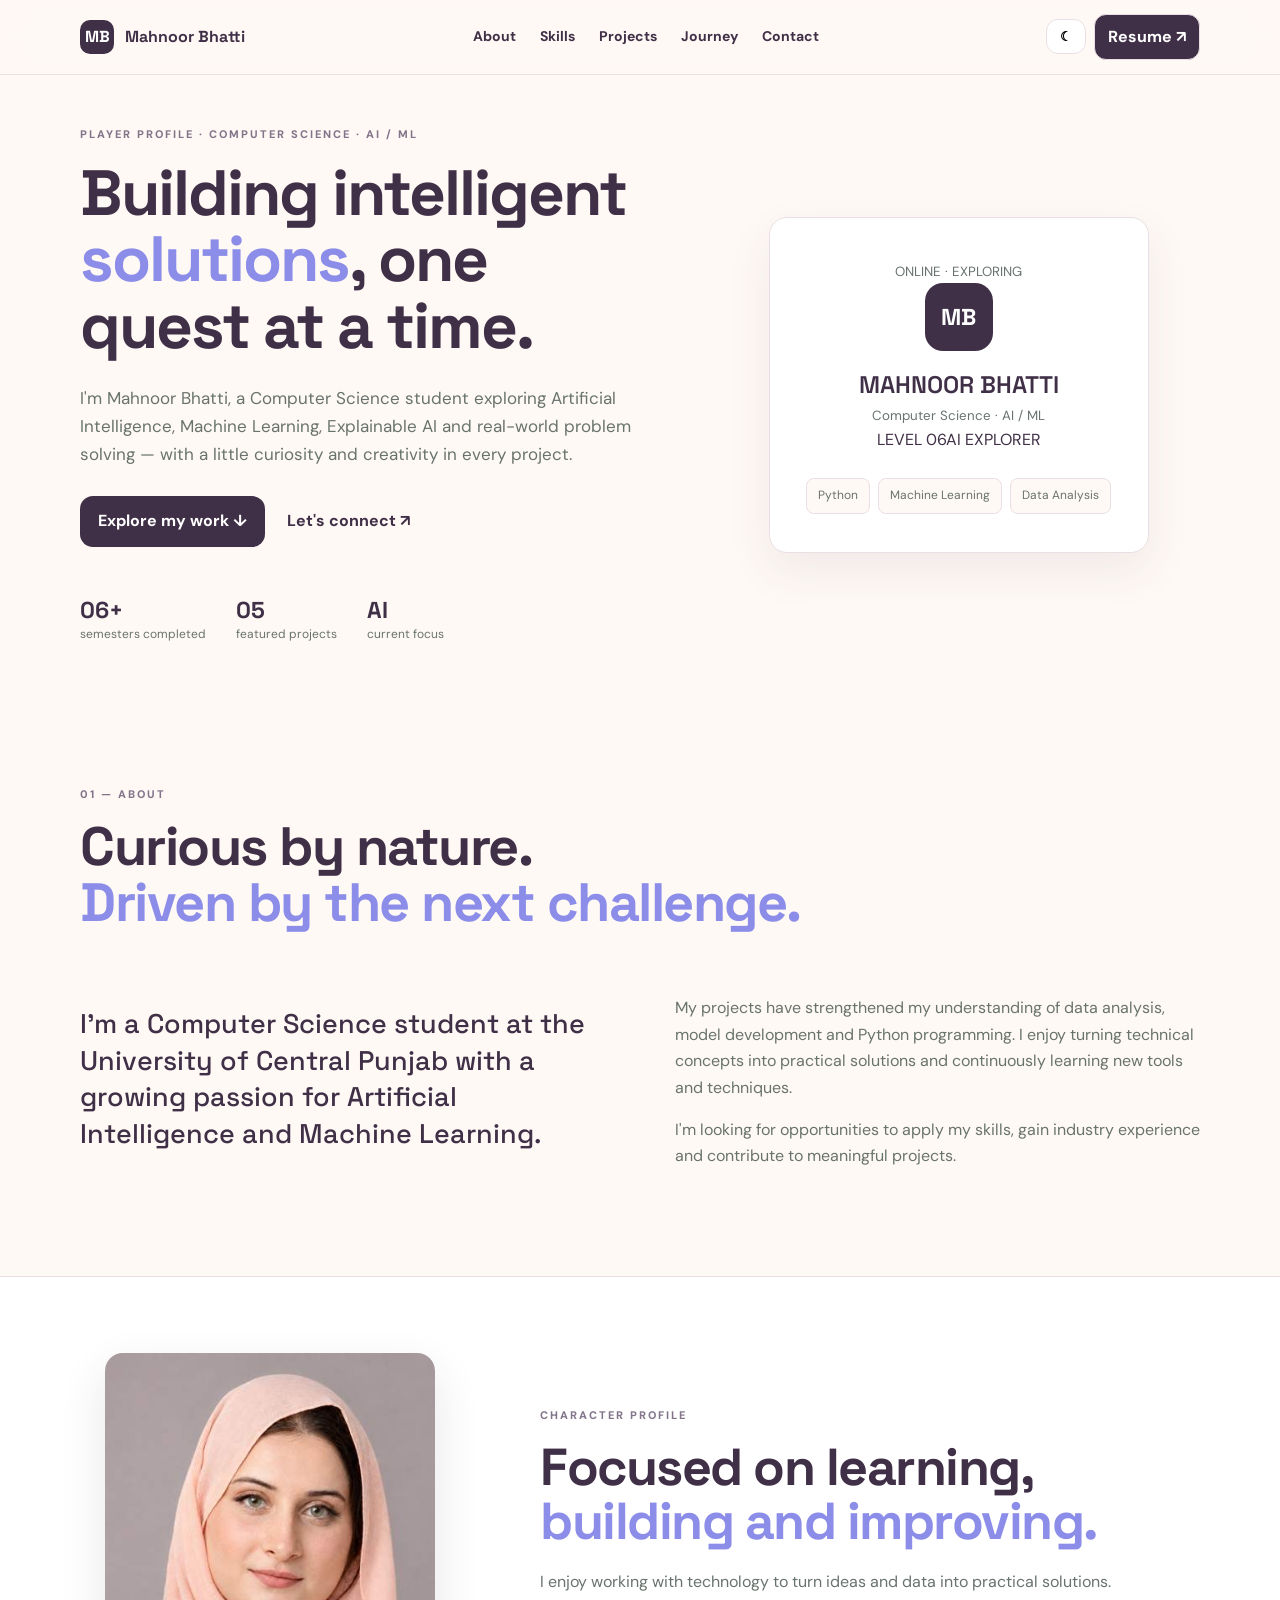
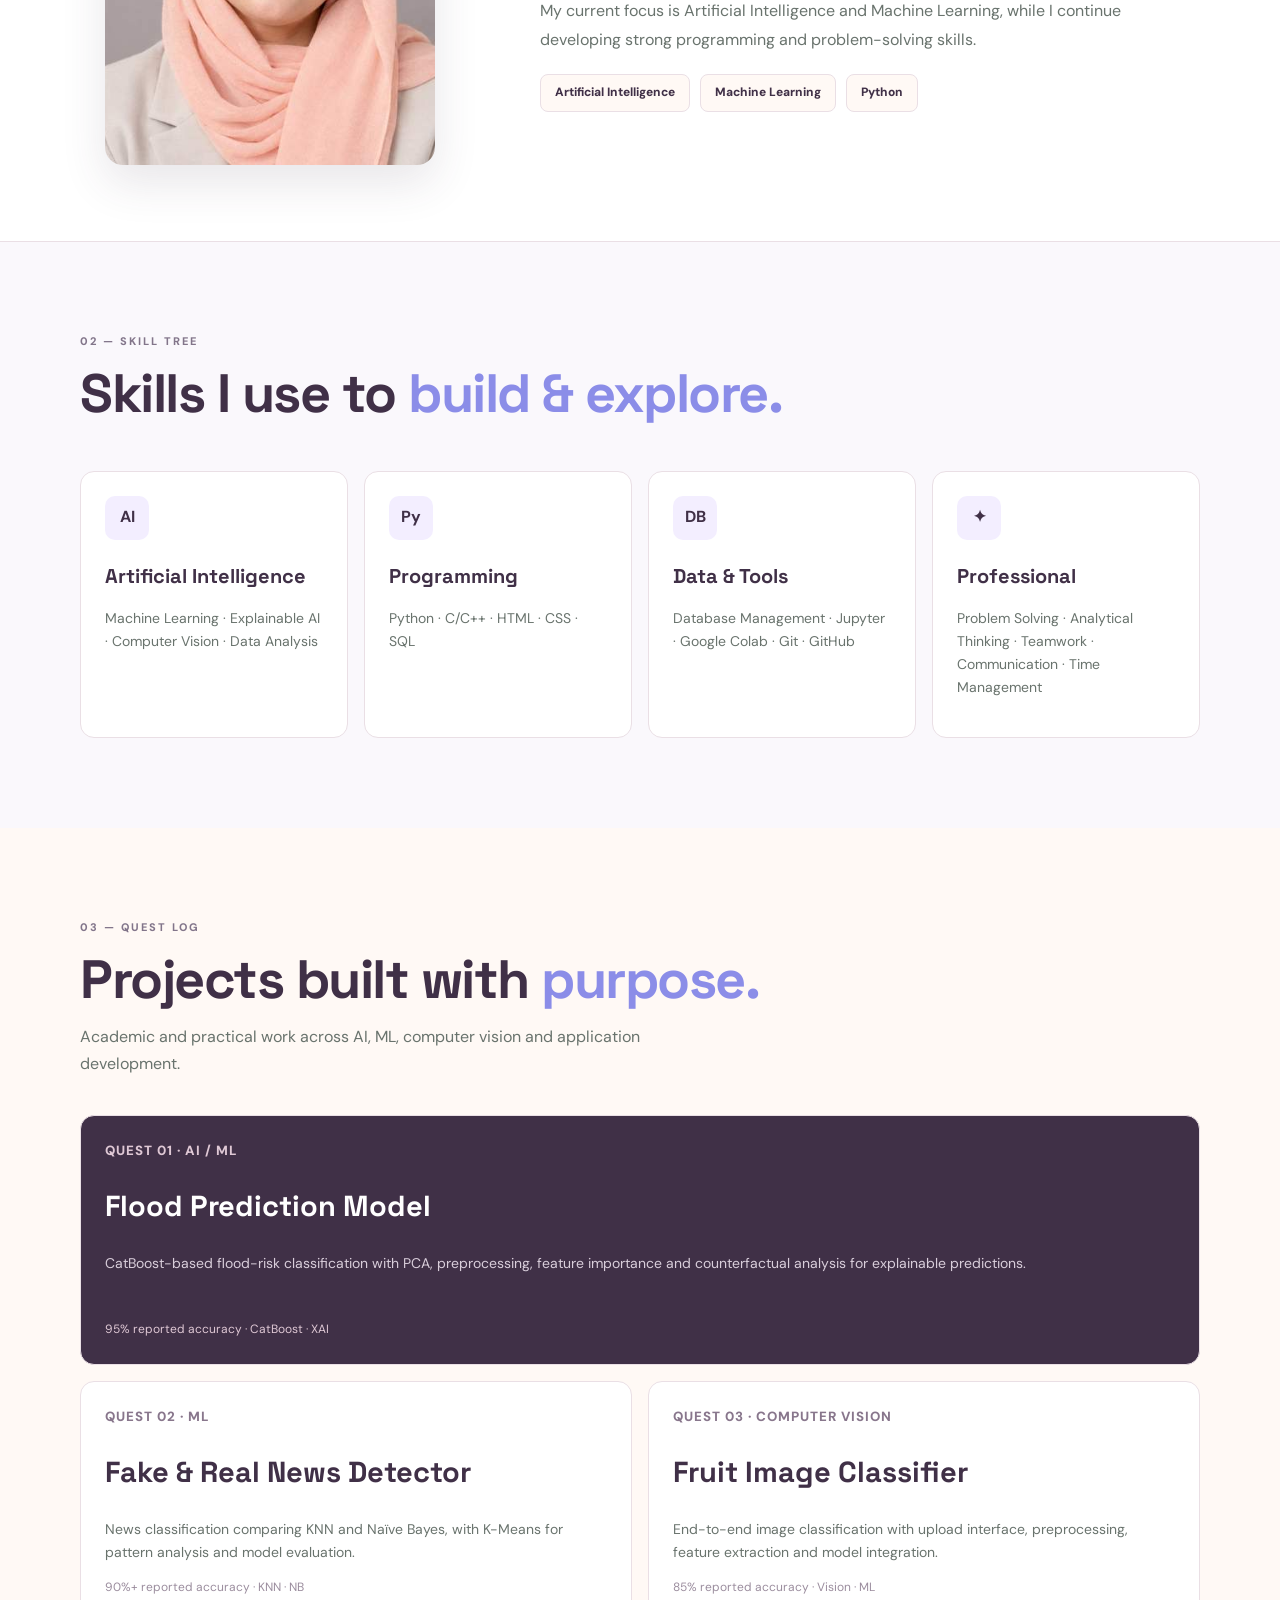
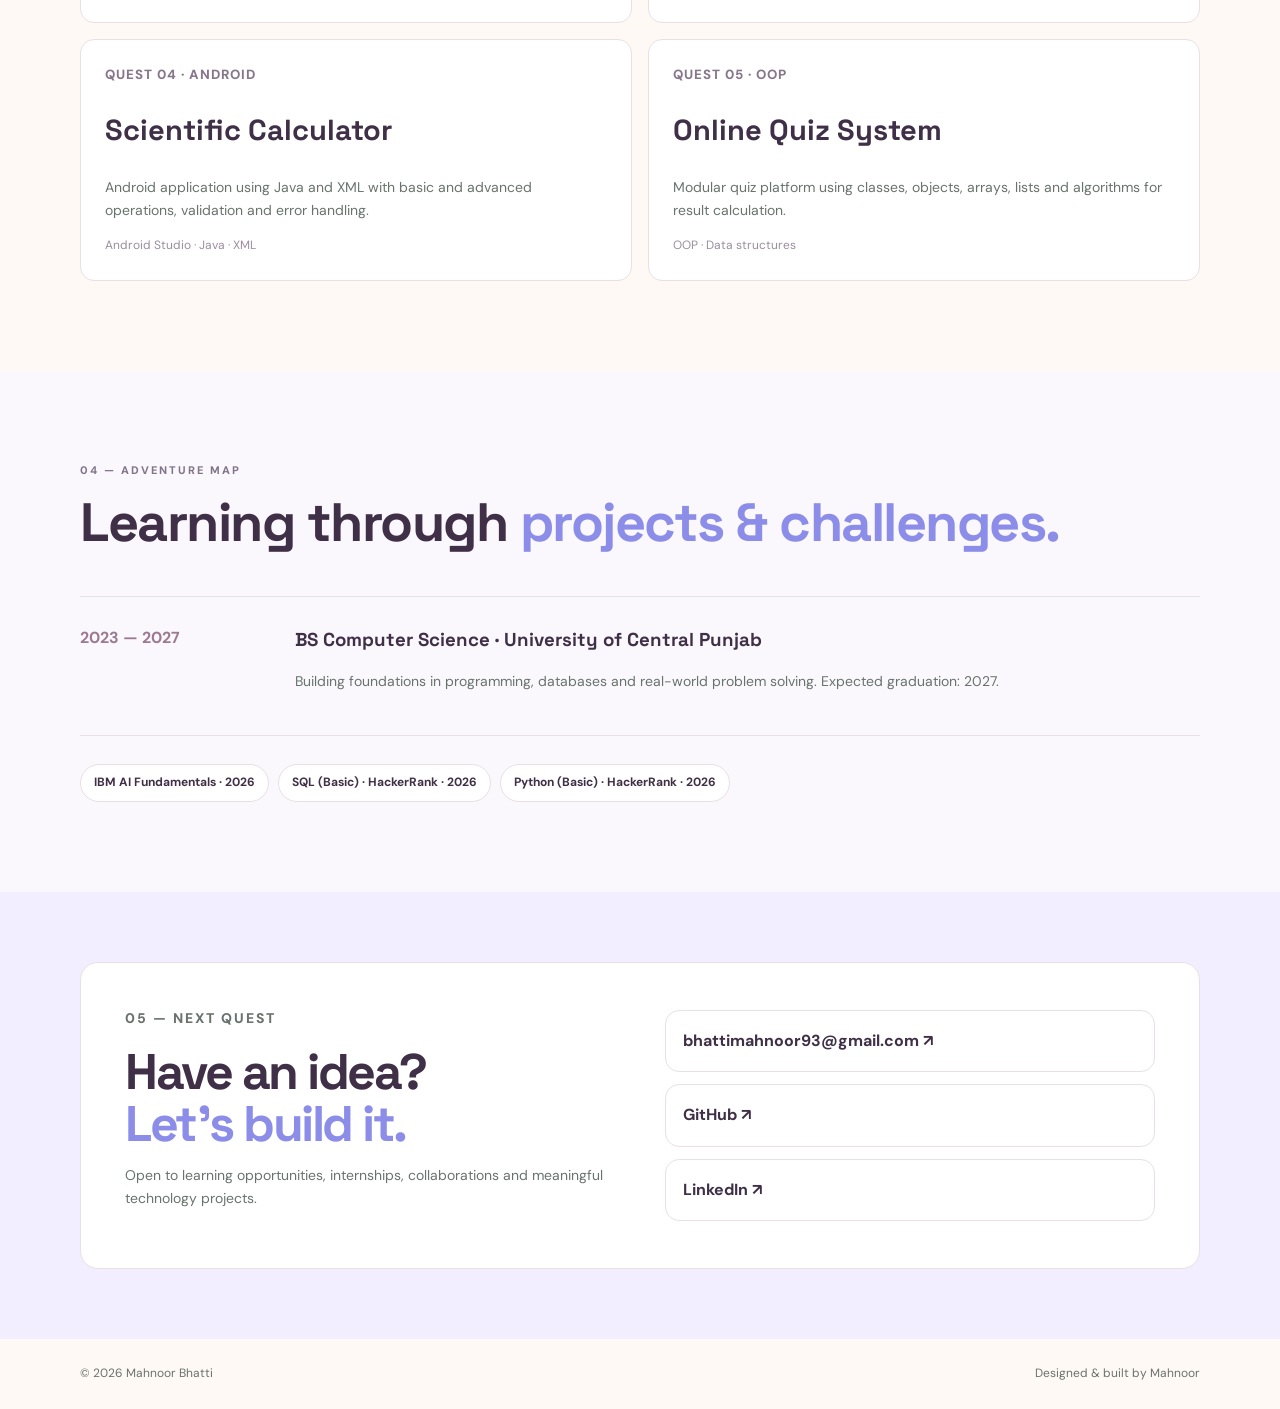
==== commit fc993dcb: "Add polished magical game-inspired portfolio language" ====
--- a/index.html
+++ b/index.html
@@ -1,16 +1,16 @@
 <!doctype html><html lang="en"><head><meta charset="utf-8"><meta name="viewport" content="width=device-width,initial-scale=1"><meta name="description" content="Mahnoor Bhatti — Computer Science student focused on AI, Machine Learning and data-driven projects."><title>Mahnoor Bhatti | AI & ML</title><link rel="preconnect" href="https://fonts.googleapis.com"><link rel="preconnect" href="https://fonts.gstatic.com" crossorigin><link href="https://fonts.googleapis.com/css2?family=DM+Sans:wght@400;500;600;700&family=Space+Grotesk:wght@500;600;700&display=swap" rel="stylesheet"><link rel="stylesheet" href="portfolio.css"></head><body>
 <header><nav><a class="brand" href="#home"><b>MB</b> Mahnoor Bhatti</a><div class="links"><a href="#about">About</a><a href="#skills">Skills</a><a href="#projects">Projects</a><a href="#journey">Journey</a><a href="#contact">Contact</a></div><div class="actions"><button id="theme" aria-label="Toggle theme">☾</button><a class="resume" href="resume.html">Resume ↗</a></div></nav></header>
 <main>
-<section id="home" class="hero wrap"><div><p class="eyebrow">COMPUTER SCIENCE · AI / ML</p><h1>Building thoughtful <em>technology</em> with data.</h1><p class="intro">I'm Mahnoor Bhatti, a Computer Science student exploring Artificial Intelligence, Machine Learning, Explainable AI and real-world problem solving.</p><div class="buttons"><a class="primary" href="#projects">Explore my work ↓</a><a class="plain" href="mailto:bhattimahnoor93@gmail.com">Let's connect ↗</a></div><div class="stats"><span><b>06+</b> semesters completed</span><span><b>05</b> featured projects</span><span><b>AI</b> current focus</span></div></div><div class="visual professional-card"><div class="card"><span class="card-mark">MB</span><strong>Mahnoor Bhatti</strong><small>Computer Science · AI / ML</small><div class="focus-list"><span>Python</span><span>Machine Learning</span><span>Data Analysis</span></div></div></div></section>
-<section id="about" class="section wrap"><p class="eyebrow">01 — ABOUT</p><h2>Curious by nature.<br><em>Driven by meaningful problems.</em></h2><div class="two"><p class="lead">I'm a Computer Science student at the University of Central Punjab with a growing passion for Artificial Intelligence and Machine Learning.</p><div><p>My projects have strengthened my understanding of data analysis, model development and Python programming. I enjoy turning technical concepts into practical solutions and continuously learning new tools and techniques.</p><p>I'm looking for opportunities to apply my skills, gain industry experience and contribute to meaningful projects.</p></div></div></section>
-<section class="profile-section"><div class="wrap profile-layout"><div class="profile-photo"><div class="photo-glow"></div><img src="assets/images/mahnoor-profile.jpg" alt="Mahnoor Bhatti"></div><div class="profile-copy"><p class="eyebrow">PROFILE</p><h2>Focused on learning,<br><em>building and improving.</em></h2><p>I enjoy working with technology to turn ideas and data into practical solutions. My current focus is Artificial Intelligence and Machine Learning, while I continue developing strong programming and problem-solving skills.</p><div class="profile-tags"><span>Artificial Intelligence</span><span>Machine Learning</span><span>Python</span></div></div></div></section>
-<section id="skills" class="section tinted"><div class="wrap"><p class="eyebrow">02 — TOOLKIT</p><h2>Skills I use to <em>build & explore.</em></h2><div class="grid skills"><article><b>AI</b><h3>Artificial Intelligence</h3><p>Machine Learning · Explainable AI · Computer Vision · Data Analysis</p></article><article><b>Py</b><h3>Programming</h3><p>Python · C/C++ · HTML · CSS · SQL</p></article><article><b>DB</b><h3>Data & Tools</h3><p>Database Management · Jupyter · Google Colab · Git · GitHub</p></article><article><b>✦</b><h3>Professional</h3><p>Problem Solving · Analytical Thinking · Teamwork · Communication · Time Management</p></article></div></div></section>
-<section id="projects" class="section wrap"><p class="eyebrow">03 — SELECTED WORK</p><h2>Projects with a <em>purpose.</em></h2><p class="note">Academic and practical work across AI, ML, computer vision and application development.</p><div class="grid projects">
-<article class="project feature"><small>01 · AI / ML</small><h3>Flood Prediction Model</h3><p>CatBoost-based flood-risk classification with PCA, preprocessing, feature importance and counterfactual analysis for explainable predictions.</p><footer>95% reported accuracy · CatBoost · XAI</footer></article>
-<article class="project"><small>02 · ML</small><h3>Fake & Real News Detector</h3><p>News classification comparing KNN and Naïve Bayes, with K-Means for pattern analysis and model evaluation.</p><footer>90%+ reported accuracy · KNN · NB</footer></article>
-<article class="project"><small>03 · COMPUTER VISION</small><h3>Fruit Image Classifier</h3><p>End-to-end image classification with upload interface, preprocessing, feature extraction and model integration.</p><footer>85% reported accuracy · Vision · ML</footer></article>
-<article class="project"><small>04 · ANDROID</small><h3>Scientific Calculator</h3><p>Android application using Java and XML with basic and advanced operations, validation and error handling.</p><footer>Android Studio · Java · XML</footer></article>
-<article class="project"><small>05 · OOP</small><h3>Online Quiz System</h3><p>Modular quiz platform using classes, objects, arrays, lists and algorithms for result calculation.</p><footer>OOP · Data structures</footer></article></div></section>
-<section id="journey" class="section tinted"><div class="wrap"><p class="eyebrow">04 — JOURNEY</p><h2>Learning through <em>projects & experience.</em></h2><div class="timeline"><article><b>2023 — 2027</b><div><h3>BS Computer Science · University of Central Punjab</h3><p>Building foundations in programming, databases and real-world problem solving. Expected graduation: 2027.</p></div></article></div><div class="chips"><span>IBM AI Fundamentals · 2026</span><span>SQL (Basic) · HackerRank · 2026</span><span>Python (Basic) · HackerRank · 2026</span></div></div></section>
-<section id="contact" class="contact"><div class="wrap contactbox"><div><p class="eyebrow">05 — CONTACT</p><h2>Have an idea?<br><em>Let's talk.</em></h2><p>Open to learning opportunities, internships, collaborations and meaningful technology projects.</p></div><div class="contactlinks"><a href="mailto:bhattimahnoor93@gmail.com">bhattimahnoor93@gmail.com ↗</a><a href="https://github.com/MahnoorB6" target="_blank" rel="noopener">GitHub ↗</a><a href="https://www.linkedin.com/in/mahnoor-bhatti-74084b361/" target="_blank" rel="noopener">LinkedIn ↗</a></div></div></section>
+<section id="home" class="hero wrap"><div><p class="eyebrow">PLAYER PROFILE · COMPUTER SCIENCE · AI / ML</p><h1>Building intelligent <em>solutions</em>, one quest at a time.</h1><p class="intro">I'm Mahnoor Bhatti, a Computer Science student exploring Artificial Intelligence, Machine Learning, Explainable AI and real-world problem solving — with a little curiosity and creativity in every project.</p><div class="buttons"><a class="primary" href="#projects">Explore my work ↓</a><a class="plain" href="mailto:bhattimahnoor93@gmail.com">Let's connect ↗</a></div><div class="stats"><span><b>06+</b> semesters completed</span><span><b>05</b> featured projects</span><span><b>AI</b> current focus</span></div></div><div class="visual professional-card"><div class="card character-card"><div class="character-top"><span class="status-dot"></span><small>ONLINE · EXPLORING</small></div><span class="card-mark">MB</span><strong>MAHNOOR BHATTI</strong><small>Computer Science · AI / ML</small><div class="level-row"><span>LEVEL 06</span><span>AI EXPLORER</span></div><div class="xp"><i></i></div><div class="focus-list"><span>Python</span><span>Machine Learning</span><span>Data Analysis</span></div></div></div></section>
+<section id="about" class="section wrap"><p class="eyebrow">01 — ABOUT</p><h2>Curious by nature.<br><em>Driven by the next challenge.</em></h2><div class="two"><p class="lead">I'm a Computer Science student at the University of Central Punjab with a growing passion for Artificial Intelligence and Machine Learning.</p><div><p>My projects have strengthened my understanding of data analysis, model development and Python programming. I enjoy turning technical concepts into practical solutions and continuously learning new tools and techniques.</p><p>I'm looking for opportunities to apply my skills, gain industry experience and contribute to meaningful projects.</p></div></div></section>
+<section class="profile-section"><div class="wrap profile-layout"><div class="profile-photo"><div class="photo-glow"></div><img src="assets/images/mahnoor-profile.jpg" alt="Mahnoor Bhatti"></div><div class="profile-copy"><p class="eyebrow">CHARACTER PROFILE</p><h2>Focused on learning,<br><em>building and improving.</em></h2><p>I enjoy working with technology to turn ideas and data into practical solutions. My current focus is Artificial Intelligence and Machine Learning, while I continue developing strong programming and problem-solving skills.</p><div class="profile-tags"><span>Artificial Intelligence</span><span>Machine Learning</span><span>Python</span></div></div></div></section>
+<section id="skills" class="section tinted"><div class="wrap"><p class="eyebrow">02 — SKILL TREE</p><h2>Skills I use to <em>build & explore.</em></h2><div class="grid skills"><article><b>AI</b><h3>Artificial Intelligence</h3><p>Machine Learning · Explainable AI · Computer Vision · Data Analysis</p><div class="skill-meter"><i style="--level:88%"></i></div></article><article><b>Py</b><h3>Programming</h3><p>Python · C/C++ · HTML · CSS · SQL</p><div class="skill-meter"><i style="--level:84%"></i></div></article><article><b>DB</b><h3>Data & Tools</h3><p>Database Management · Jupyter · Google Colab · Git · GitHub</p><div class="skill-meter"><i style="--level:80%"></i></div></article><article><b>✦</b><h3>Professional</h3><p>Problem Solving · Analytical Thinking · Teamwork · Communication · Time Management</p><div class="skill-meter"><i style="--level:90%"></i></div></article></div></div></section>
+<section id="projects" class="section wrap"><p class="eyebrow">03 — QUEST LOG</p><h2>Projects built with <em>purpose.</em></h2><p class="note">Academic and practical work across AI, ML, computer vision and application development.</p><div class="grid projects">
+<article class="project feature"><small>QUEST 01 · AI / ML</small><h3>Flood Prediction Model</h3><p>CatBoost-based flood-risk classification with PCA, preprocessing, feature importance and counterfactual analysis for explainable predictions.</p><footer>95% reported accuracy · CatBoost · XAI</footer></article>
+<article class="project"><small>QUEST 02 · ML</small><h3>Fake & Real News Detector</h3><p>News classification comparing KNN and Naïve Bayes, with K-Means for pattern analysis and model evaluation.</p><footer>90%+ reported accuracy · KNN · NB</footer></article>
+<article class="project"><small>QUEST 03 · COMPUTER VISION</small><h3>Fruit Image Classifier</h3><p>End-to-end image classification with upload interface, preprocessing, feature extraction and model integration.</p><footer>85% reported accuracy · Vision · ML</footer></article>
+<article class="project"><small>QUEST 04 · ANDROID</small><h3>Scientific Calculator</h3><p>Android application using Java and XML with basic and advanced operations, validation and error handling.</p><footer>Android Studio · Java · XML</footer></article>
+<article class="project"><small>QUEST 05 · OOP</small><h3>Online Quiz System</h3><p>Modular quiz platform using classes, objects, arrays, lists and algorithms for result calculation.</p><footer>OOP · Data structures</footer></article></div></section>
+<section id="journey" class="section tinted"><div class="wrap"><p class="eyebrow">04 — ADVENTURE MAP</p><h2>Learning through <em>projects & challenges.</em></h2><div class="timeline"><article><b>2023 — 2027</b><div><h3>BS Computer Science · University of Central Punjab</h3><p>Building foundations in programming, databases and real-world problem solving. Expected graduation: 2027.</p></div></article></div><div class="chips"><span>IBM AI Fundamentals · 2026</span><span>SQL (Basic) · HackerRank · 2026</span><span>Python (Basic) · HackerRank · 2026</span></div></div></section>
+<section id="contact" class="contact"><div class="wrap contactbox"><div><p class="eyebrow">05 — NEXT QUEST</p><h2>Have an idea?<br><em>Let's build it.</em></h2><p>Open to learning opportunities, internships, collaborations and meaningful technology projects.</p></div><div class="contactlinks"><a href="mailto:bhattimahnoor93@gmail.com">bhattimahnoor93@gmail.com ↗</a><a href="https://github.com/MahnoorB6" target="_blank" rel="noopener">GitHub ↗</a><a href="https://www.linkedin.com/in/mahnoor-bhatti-74084b361/" target="_blank" rel="noopener">LinkedIn ↗</a></div></div></section>
 </main><footer><div class="wrap"><span>© 2026 Mahnoor Bhatti</span><span>Designed & built by Mahnoor</span></div></footer><script src="portfolio.js"></script></body></html>
--- a/portfolio.css
+++ b/portfolio.css
@@ -1 +1,4 @@
-:root{--bg:#fff9f5;--white:#fff;--soft:#f3eeff;--text:#403047;--muted:#69736d;--lav:#8b8de8;--rose:#efa7c0;--blue:#a9cbe8;--line:#eadfe5;--shadow:0 24px 70px #40304718}*{box-sizing:border-box}html{scroll-behavior:smooth}body{margin:0;background:var(--bg);color:var(--text);font:16px/1.65 "DM Sans",sans-serif}a{color:inherit;text-decoration:none}.wrap{width:min(1120px,calc(100% - 36px));margin:auto}header{position:sticky;top:0;z-index:5;background:#fff9f5dd;backdrop-filter:blur(16px);border-bottom:1px solid var(--line)}nav{width:min(1120px,calc(100% - 36px));height:74px;margin:auto;display:flex;align-items:center;justify-content:space-between;gap:20px}.brand{font-family:"Space Grotesk";font-weight:700}.brand b{display:inline-grid;place-items:center;background:var(--text);color:white;border-radius:10px;width:34px;height:34px;margin-right:7px}.links{display:flex;gap:24px;font-size:14px;font-weight:700}.links a:hover{color:var(--lav)}.actions{display:flex;gap:8px;align-items:center}button,.resume{border:1px solid var(--line);background:white;border-radius:12px;padding:9px 13px;font-weight:700;cursor:pointer}.resume{background:var(--text);color:white}.hero{min-height:690px;display:grid;grid-template-columns:1.08fr .92fr;align-items:center;gap:40px}.eyebrow{font-size:11px;letter-spacing:2px;font-weight:800;color:#82758a;margin:0 0 16px}.hero h1,h2{font:700 clamp(44px,6vw,76px)/1.04 "Space Grotesk";letter-spacing:-2.5px;margin:0}.hero em,h2 em{font-style:normal;color:var(--lav)}.intro{font-size:18px;color:var(--muted);max-width:650px;margin:25px 0}.buttons{display:flex;gap:22px;align-items:center;margin:28px 0}.primary{background:var(--text);color:white;padding:12px 18px;border-radius:13px;font-weight:700}.plain{font-weight:700}.stats{display:flex;gap:30px;margin-top:48px}.stats span{font-size:12px;color:var(--muted);display:grid}.stats b{font:700 23px "Space Grotesk";color:var(--text)}.visual{height:480px;position:relative;display:grid;place-items:center}.orb{position:absolute;border-radius:50%}.orb.a{width:330px;height:330px;background:linear-gradient(145deg,var(--rose),var(--lav));right:20px;top:65px}.orb.b{width:145px;height:145px;background:var(--blue);left:10px;bottom:35px}.card{position:relative;z-index:2;width:290px;padding:22px;background:#ffffff9c;border:1px solid #fff;border-radius:27px;box-shadow:var(--shadow);backdrop-filter:blur(16px);text-align:center}.avatar{display:block;width:100%;height:205px;object-fit:cover;object-position:center 25%;border-radius:19px;margin-bottom:17px}.card small{display:block;color:var(--muted);margin-top:7px}.visual label{position:absolute;background:white;border:1px solid var(--line);padding:8px 12px;border-radius:11px;box-shadow:var(--shadow);font-size:12px;font-weight:800;z-index:3}.visual label:nth-last-child(2){left:0;top:120px}.visual label:last-child{right:0;bottom:80px}.section{padding:105px 0}.section h2{font-size:clamp(38px,5vw,58px)}.two{display:grid;grid-template-columns:1fr 1fr;gap:70px;margin-top:48px}.two p{color:var(--muted)}.lead{font:500 27px/1.35 "Space Grotesk"!important;color:var(--text)!important}.tinted{background:var(--soft)}.grid{display:grid;gap:16px}.skills{grid-template-columns:repeat(4,1fr);margin-top:48px}.skills article,.project{background:var(--white);border:1px solid var(--line);border-radius:22px;padding:27px}.skills article>b{display:grid;place-items:center;width:44px;height:44px;border-radius:13px;background:linear-gradient(135deg,var(--lav),var(--rose));color:white}.skills h3,.project h3{font-family:"Space Grotesk";font-size:20px;margin:20px 0 8px}.skills p,.project p,.timeline p,.contactbox p{color:var(--muted);font-size:14px}.note{color:var(--muted);max-width:650px}.projects{grid-template-columns:repeat(2,1fr);margin-top:38px}.project{min-height:240px;display:flex;flex-direction:column}.project small{font-weight:800;letter-spacing:1px;color:#88768c}.project h3{font-size:29px}.project footer{margin-top:auto;color:#9b8d9e;font-size:12px}.project.feature{grid-column:span 2;background:var(--text);color:white;min-height:285px}.feature p{color:#d9cedb}.feature small,.feature footer{color:#dfc8d5}.timeline{margin-top:45px;border-top:1px solid var(--line)}.timeline article{display:grid;grid-template-columns:180px 1fr;gap:35px;padding:28px 0;border-bottom:1px solid var(--line)}.timeline h3{font-family:"Space Grotesk";margin:0}.timeline b{color:#9b7a91}.chips{display:flex;flex-wrap:wrap;gap:9px;margin-top:28px}.chips span{background:white;border:1px solid var(--line);border-radius:99px;padding:8px 13px;font-size:12px;font-weight:700}.contact{padding:90px 0;background:linear-gradient(135deg,var(--rose),var(--lav))}.contactbox{display:grid;grid-template-columns:1fr 1fr;gap:50px;background:#ffffffb8;border:1px solid white;border-radius:30px;padding:52px}.contactbox h2{font-size:57px}.contactlinks{display:flex;flex-direction:column;justify-content:center;gap:12px}.contactlinks a{background:white;padding:17px;border-radius:14px;font-weight:700;box-shadow:0 8px 25px #40304712}body>footer{padding:25px 0;color:var(--muted);font-size:12px}.wrap{max-width:1120px}body>footer .wrap{display:flex;justify-content:space-between}@media(max-width:850px){.links{display:none}.hero{grid-template-columns:1fr;padding:55px 0}.visual{height:390px}.two,.contactbox{grid-template-columns:1fr}.skills{grid-template-columns:1fr 1fr}.projects{grid-template-columns:1fr}.project.feature{grid-column:auto}.timeline article{grid-template-columns:1fr;gap:5px}}@media(max-width:520px){.skills{grid-template-columns:1fr}.hero h1{font-size:45px}.stats{gap:15px}.contactbox{padding:32px}.contactbox h2{font-size:44px}.visual label{display:none}}body.dark{--bg:#211b25;--white:#302635;--soft:#302635;--text:#faf5f7;--muted:#c7bcc8;--line:#4a3e4e}body.dark header{background:#211b25e8}body.dark .brand b{background:#faf5f7;color:#403047}body.dark button{background:var(--white);color:var(--text)}body.dark .orb.a{opacity:.7}body.dark .card{background:#302635bb}.dark .project{background:#302635}body.dark .project.feature{background:#171319}body.dark .contactbox{background:#302635cc}.dark .chips span{background:#302635}.hero-card{display:flex;flex-direction:column;align-items:center;justify-content:center;min-height:250px}.card-mark{display:grid;place-items:center;width:92px;height:92px;border-radius:28px;background:linear-gradient(145deg,var(--lav),var(--rose));color:white;font:700 30px "Space Grotesk";margin-bottom:24px;box-shadow:0 18px 45px #40304722}.profile-section{padding:90px 0;background:linear-gradient(135deg,#fff3f4 0%,#f3eeff 55%,#edf7f3 100%);overflow:hidden}.profile-layout{display:grid;grid-template-columns:.85fr 1.15fr;align-items:center;gap:90px}.profile-photo{position:relative;display:flex;justify-content:center}.profile-photo img{position:relative;z-index:2;width:min(390px,100%);aspect-ratio:4/5;object-fit:cover;object-position:center top;border-radius:34px;border:8px solid white;box-shadow:0 28px 80px #40304720}.photo-glow{position:absolute;width:330px;height:330px;border-radius:50%;background:linear-gradient(145deg,var(--rose),var(--lav));filter:blur(3px);top:45px;left:50%;transform:translateX(-50%);opacity:.65}.profile-copy h2{font-size:clamp(40px,5vw,58px)}.profile-copy>p:not(.eyebrow){max-width:590px;color:var(--muted);font-size:17px;margin:25px 0}.profile-tags{display:flex;flex-wrap:wrap;gap:10px}.profile-tags span{padding:8px 14px;background:#ffffffb8;border:1px solid white;border-radius:99px;font-size:12px;font-weight:800}.dark .profile-section{background:linear-gradient(135deg,#2d222b,#302635,#26312e)}.dark .profile-tags span{background:#302635;border-color:#4a3e4e}@media(max-width:850px){.profile-layout{grid-template-columns:1fr;gap:45px;text-align:center}.profile-copy>p:not(.eyebrow){margin-left:auto;margin-right:auto}.profile-tags{justify-content:center}.profile-photo img{width:min(330px,90vw)}}+:root{--bg:#fff9f5;--white:#fff;--soft:#f3eeff;--text:#403047;--muted:#69736d;--lav:#8b8de8;--rose:#efa7c0;--blue:#a9cbe8;--line:#eadfe5;--shadow:0 24px 70px #40304718}*{box-sizing:border-box}html{scroll-behavior:smooth}body{margin:0;background:var(--bg);color:var(--text);font:16px/1.65 "DM Sans",sans-serif}a{color:inherit;text-decoration:none}.wrap{width:min(1120px,calc(100% - 36px));margin:auto}header{position:sticky;top:0;z-index:5;background:#fff9f5dd;backdrop-filter:blur(16px);border-bottom:1px solid var(--line)}nav{width:min(1120px,calc(100% - 36px));height:74px;margin:auto;display:flex;align-items:center;justify-content:space-between;gap:20px}.brand{font-family:"Space Grotesk";font-weight:700}.brand b{display:inline-grid;place-items:center;background:var(--text);color:white;border-radius:10px;width:34px;height:34px;margin-right:7px}.links{display:flex;gap:24px;font-size:14px;font-weight:700}.links a:hover{color:var(--lav)}.actions{display:flex;gap:8px;align-items:center}button,.resume{border:1px solid var(--line);background:white;border-radius:12px;padding:9px 13px;font-weight:700;cursor:pointer}.resume{background:var(--text);color:white}.hero{min-height:690px;display:grid;grid-template-columns:1.08fr .92fr;align-items:center;gap:40px}.eyebrow{font-size:11px;letter-spacing:2px;font-weight:800;color:#82758a;margin:0 0 16px}.hero h1,h2{font:700 clamp(44px,6vw,76px)/1.04 "Space Grotesk";letter-spacing:-2.5px;margin:0}.hero em,h2 em{font-style:normal;color:var(--lav)}.intro{font-size:18px;color:var(--muted);max-width:650px;margin:25px 0}.buttons{display:flex;gap:22px;align-items:center;margin:28px 0}.primary{background:var(--text);color:white;padding:12px 18px;border-radius:13px;font-weight:700}.plain{font-weight:700}.stats{display:flex;gap:30px;margin-top:48px}.stats span{font-size:12px;color:var(--muted);display:grid}.stats b{font:700 23px "Space Grotesk";color:var(--text)}.visual{height:480px;position:relative;display:grid;place-items:center}.orb{position:absolute;border-radius:50%}.orb.a{width:330px;height:330px;background:linear-gradient(145deg,var(--rose),var(--lav));right:20px;top:65px}.orb.b{width:145px;height:145px;background:var(--blue);left:10px;bottom:35px}.card{position:relative;z-index:2;width:290px;padding:22px;background:#ffffff9c;border:1px solid #fff;border-radius:27px;box-shadow:var(--shadow);backdrop-filter:blur(16px);text-align:center}.avatar{display:block;width:100%;height:205px;object-fit:cover;object-position:center 25%;border-radius:19px;margin-bottom:17px}.card small{display:block;color:var(--muted);margin-top:7px}.visual label{position:absolute;background:white;border:1px solid var(--line);padding:8px 12px;border-radius:11px;box-shadow:var(--shadow);font-size:12px;font-weight:800;z-index:3}.visual label:nth-last-child(2){left:0;top:120px}.visual label:last-child{right:0;bottom:80px}.section{padding:105px 0}.section h2{font-size:clamp(38px,5vw,58px)}.two{display:grid;grid-template-columns:1fr 1fr;gap:70px;margin-top:48px}.two p{color:var(--muted)}.lead{font:500 27px/1.35 "Space Grotesk"!important;color:var(--text)!important}.tinted{background:var(--soft)}.grid{display:grid;gap:16px}.skills{grid-template-columns:repeat(4,1fr);margin-top:48px}.skills article,.project{background:var(--white);border:1px solid var(--line);border-radius:22px;padding:27px}.skills article>b{display:grid;place-items:center;width:44px;height:44px;border-radius:13px;background:linear-gradient(135deg,var(--lav),var(--rose));color:white}.skills h3,.project h3{font-family:"Space Grotesk";font-size:20px;margin:20px 0 8px}.skills p,.project p,.timeline p,.contactbox p{color:var(--muted);font-size:14px}.note{color:var(--muted);max-width:650px}.projects{grid-template-columns:repeat(2,1fr);margin-top:38px}.project{min-height:240px;display:flex;flex-direction:column}.project small{font-weight:800;letter-spacing:1px;color:#88768c}.project h3{font-size:29px}.project footer{margin-top:auto;color:#9b8d9e;font-size:12px}.project.feature{grid-column:span 2;background:var(--text);color:white;min-height:285px}.feature p{color:#d9cedb}.feature small,.feature footer{color:#dfc8d5}.timeline{margin-top:45px;border-top:1px solid var(--line)}.timeline article{display:grid;grid-template-columns:180px 1fr;gap:35px;padding:28px 0;border-bottom:1px solid var(--line)}.timeline h3{font-family:"Space Grotesk";margin:0}.timeline b{color:#9b7a91}.chips{display:flex;flex-wrap:wrap;gap:9px;margin-top:28px}.chips span{background:white;border:1px solid var(--line);border-radius:99px;padding:8px 13px;font-size:12px;font-weight:700}.contact{padding:90px 0;background:linear-gradient(135deg,var(--rose),var(--lav))}.contactbox{display:grid;grid-template-columns:1fr 1fr;gap:50px;background:#ffffffb8;border:1px solid white;border-radius:30px;padding:52px}.contactbox h2{font-size:57px}.contactlinks{display:flex;flex-direction:column;justify-content:center;gap:12px}.contactlinks a{background:white;padding:17px;border-radius:14px;font-weight:700;box-shadow:0 8px 25px #40304712}body>footer{padding:25px 0;color:var(--muted);font-size:12px}.wrap{max-width:1120px}body>footer .wrap{display:flex;justify-content:space-between}@media(max-width:850px){.links{display:none}.hero{grid-template-columns:1fr;padding:55px 0}.visual{height:390px}.two,.contactbox{grid-template-columns:1fr}.skills{grid-template-columns:1fr 1fr}.projects{grid-template-columns:1fr}.project.feature{grid-column:auto}.timeline article{grid-template-columns:1fr;gap:5px}}@media(max-width:520px){.skills{grid-template-columns:1fr}.hero h1{font-size:45px}.stats{gap:15px}.contactbox{padding:32px}.contactbox h2{font-size:44px}.visual label{display:none}}body.dark{--bg:#211b25;--white:#302635;--soft:#302635;--text:#faf5f7;--muted:#c7bcc8;--line:#4a3e4e}body.dark header{background:#211b25e8}body.dark .brand b{background:#faf5f7;color:#403047}body.dark button{background:var(--white);color:var(--text)}body.dark .orb.a{opacity:.7}body.dark .card{background:#302635bb}.dark .project{background:#302635}body.dark .project.feature{background:#171319}body.dark .contactbox{background:#302635cc}.dark .chips span{background:#302635}.hero-card{display:flex;flex-direction:column;align-items:center;justify-content:center;min-height:250px}.card-mark{display:grid;place-items:center;width:92px;height:92px;border-radius:28px;background:linear-gradient(145deg,var(--lav),var(--rose));color:white;font:700 30px "Space Grotesk";margin-bottom:24px;box-shadow:0 18px 45px #40304722}.profile-section{padding:90px 0;background:linear-gradient(135deg,#fff3f4 0%,#f3eeff 55%,#edf7f3 100%);overflow:hidden}.profile-layout{display:grid;grid-template-columns:.85fr 1.15fr;align-items:center;gap:90px}.profile-photo{position:relative;display:flex;justify-content:center}.profile-photo img{position:relative;z-index:2;width:min(390px,100%);aspect-ratio:4/5;object-fit:cover;object-position:center top;border-radius:34px;border:8px solid white;box-shadow:0 28px 80px #40304720}.photo-glow{position:absolute;width:330px;height:330px;border-radius:50%;background:linear-gradient(145deg,var(--rose),var(--lav));filter:blur(3px);top:45px;left:50%;transform:translateX(-50%);opacity:.65}.profile-copy h2{font-size:clamp(40px,5vw,58px)}.profile-copy>p:not(.eyebrow){max-width:590px;color:var(--muted);font-size:17px;margin:25px 0}.profile-tags{display:flex;flex-wrap:wrap;gap:10px}.profile-tags span{padding:8px 14px;background:#ffffffb8;border:1px solid white;border-radius:99px;font-size:12px;font-weight:800}.dark .profile-section{background:linear-gradient(135deg,#2d222b,#302635,#26312e)}.dark .profile-tags span{background:#302635;border-color:#4a3e4e}@media(max-width:850px){.profile-layout{grid-template-columns:1fr;gap:45px;text-align:center}.profile-copy>p:not(.eyebrow){margin-left:auto;margin-right:auto}.profile-tags{justify-content:center}.profile-photo img{width:min(330px,90vw)}}
+/* Professional refinement */
+.hero{min-height:620px;gap:70px}.hero h1{font-size:clamp(42px,5.2vw,64px);letter-spacing:-2px}.intro{font-size:17px;max-width:610px}.visual{height:auto}.professional-card .card{width:min(380px,100%);padding:38px 34px;background:var(--white);border:1px solid var(--line);border-radius:18px;box-shadow:0 18px 45px rgba(64,48,71,.08);backdrop-filter:none}.professional-card .card-mark{width:68px;height:68px;border-radius:18px;margin:0 auto 18px;background:var(--text);font-size:23px;box-shadow:none}.professional-card strong{display:block;font:600 24px "Space Grotesk"}.professional-card small{margin-top:5px}.focus-list{display:flex;flex-wrap:wrap;justify-content:center;gap:8px;margin-top:25px}.focus-list span{padding:7px 11px;border:1px solid var(--line);border-radius:8px;font-size:12px;color:var(--muted);background:var(--bg)}.profile-section{padding:76px 0;background:var(--white);border-top:1px solid var(--line);border-bottom:1px solid var(--line)}.profile-layout{grid-template-columns:380px 1fr;gap:80px}.profile-photo img{width:330px;border-radius:18px;border:0;box-shadow:0 18px 45px rgba(64,48,71,.12)}.photo-glow{display:none}.profile-copy h2{font-size:clamp(36px,4.5vw,52px);letter-spacing:-1.5px}.profile-copy>p:not(.eyebrow){font-size:16px;line-height:1.8;margin:20px 0}.profile-tags span{background:var(--bg);border:1px solid var(--line);border-radius:8px}.section{padding:90px 0}.section h2{font-size:clamp(36px,4.5vw,54px);letter-spacing:-1.5px}.skills article,.project{border-radius:14px;padding:24px}.skills article>b{background:var(--soft);color:var(--text);border-radius:10px}.project.feature{background:var(--text);min-height:250px;border-radius:14px}.contact{padding:70px 0;background:var(--soft)}.contactbox{background:var(--white);border:1px solid var(--line);border-radius:18px;padding:44px;box-shadow:none}.contactbox h2{font-size:50px}.contactlinks a{border:1px solid var(--line);box-shadow:none}.tinted{background:#faf8fc}body.dark .profile-section{background:var(--bg)}body.dark .professional-card .card{background:var(--white);box-shadow:none}body.dark .contact{background:var(--soft)}body.dark .contactbox{background:var(--white)}body.dark .focus-list span{background:var(--soft)}
+@media(max-width:850px){.hero{min-height:auto;padding:70px 0;gap:40px}.profile-layout{grid-template-columns:1fr;gap:45px}.profile-photo img{width:min(330px,90vw);margin:auto}.profile-copy{text-align:center}.profile-tags{justify-content:center}}
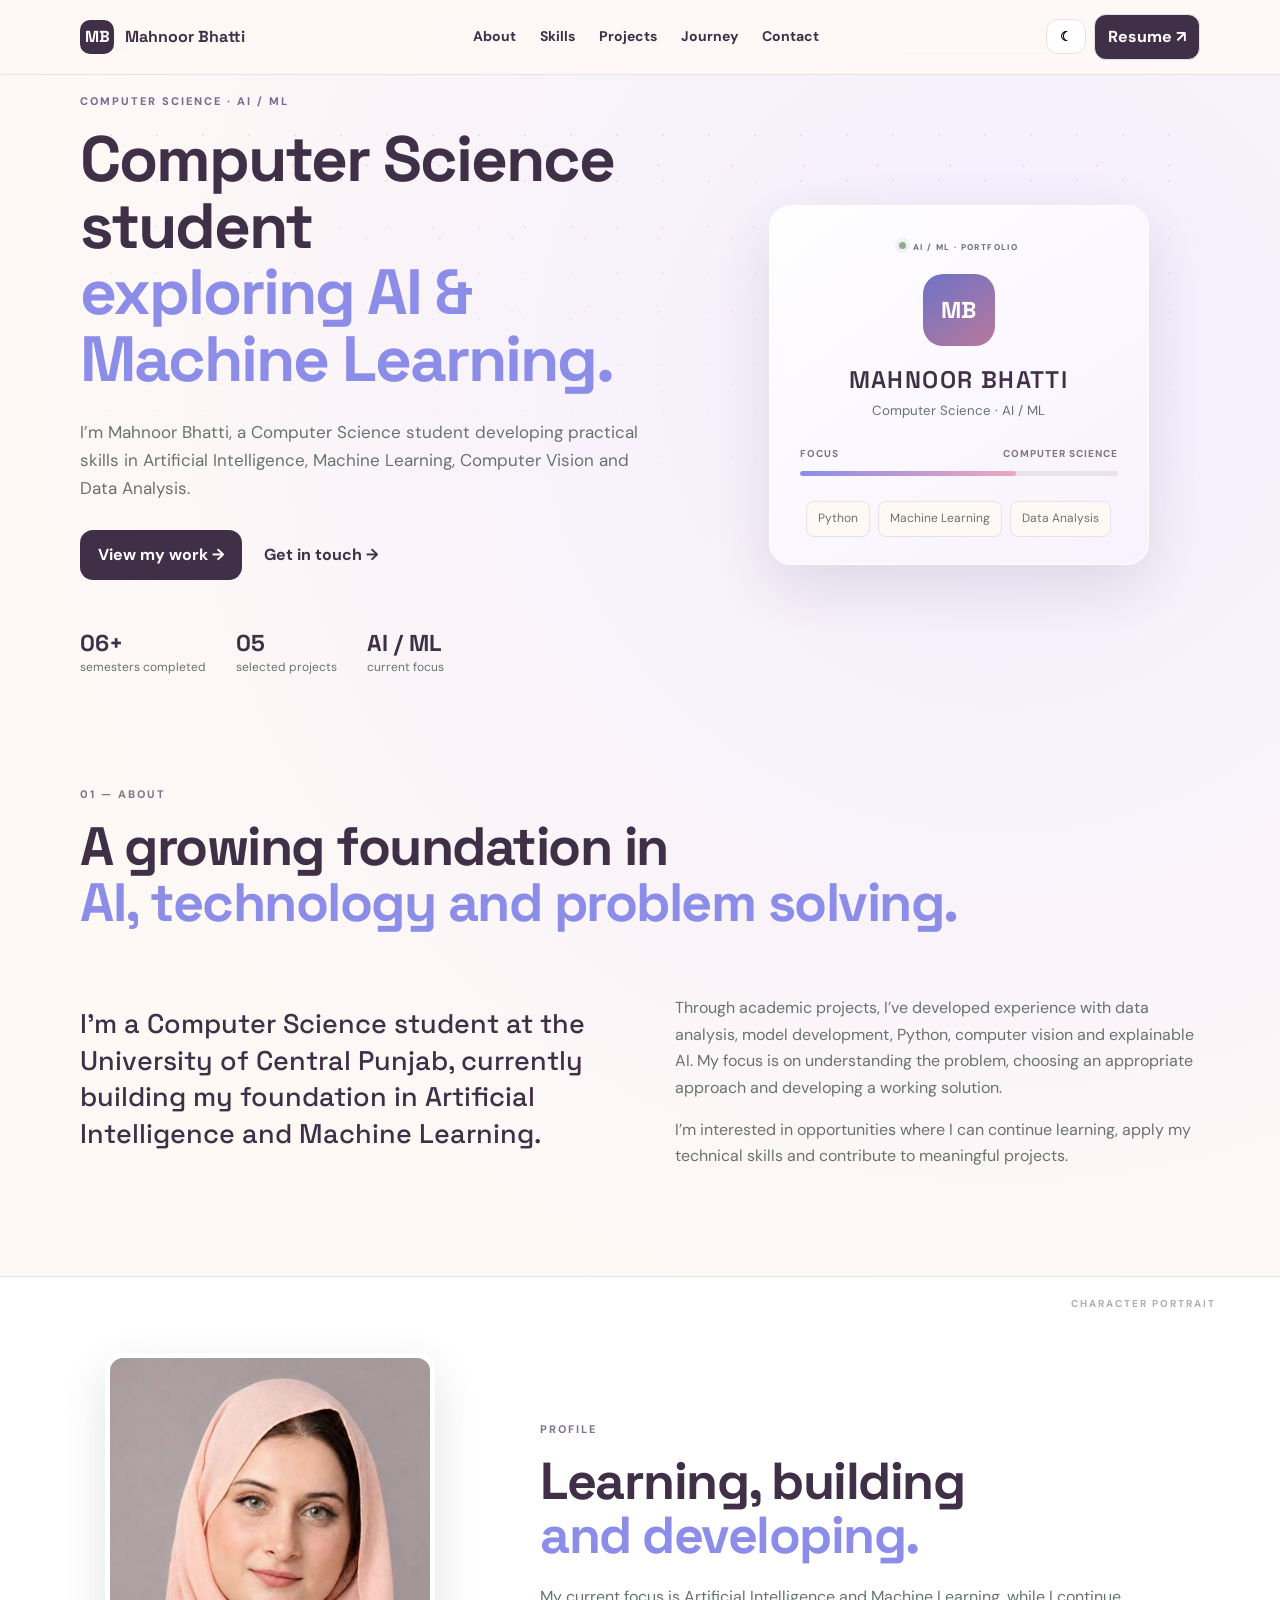
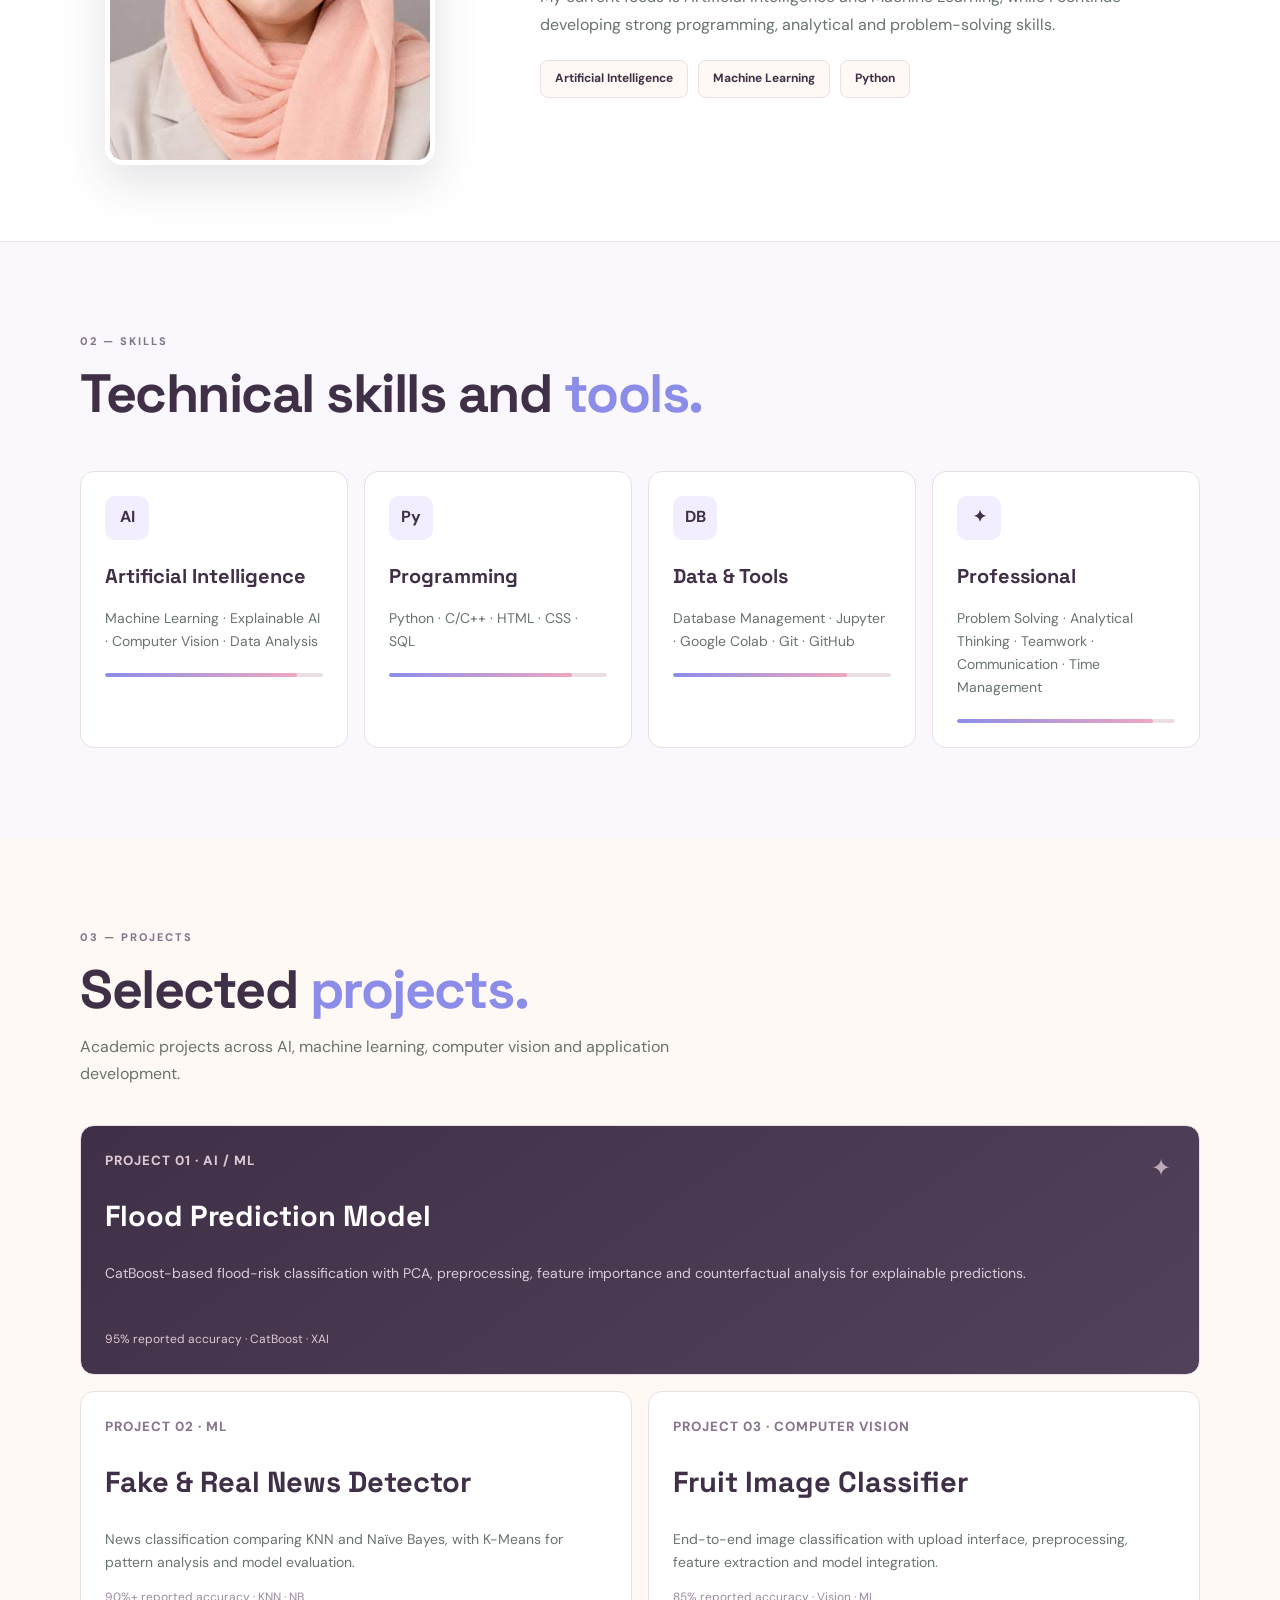
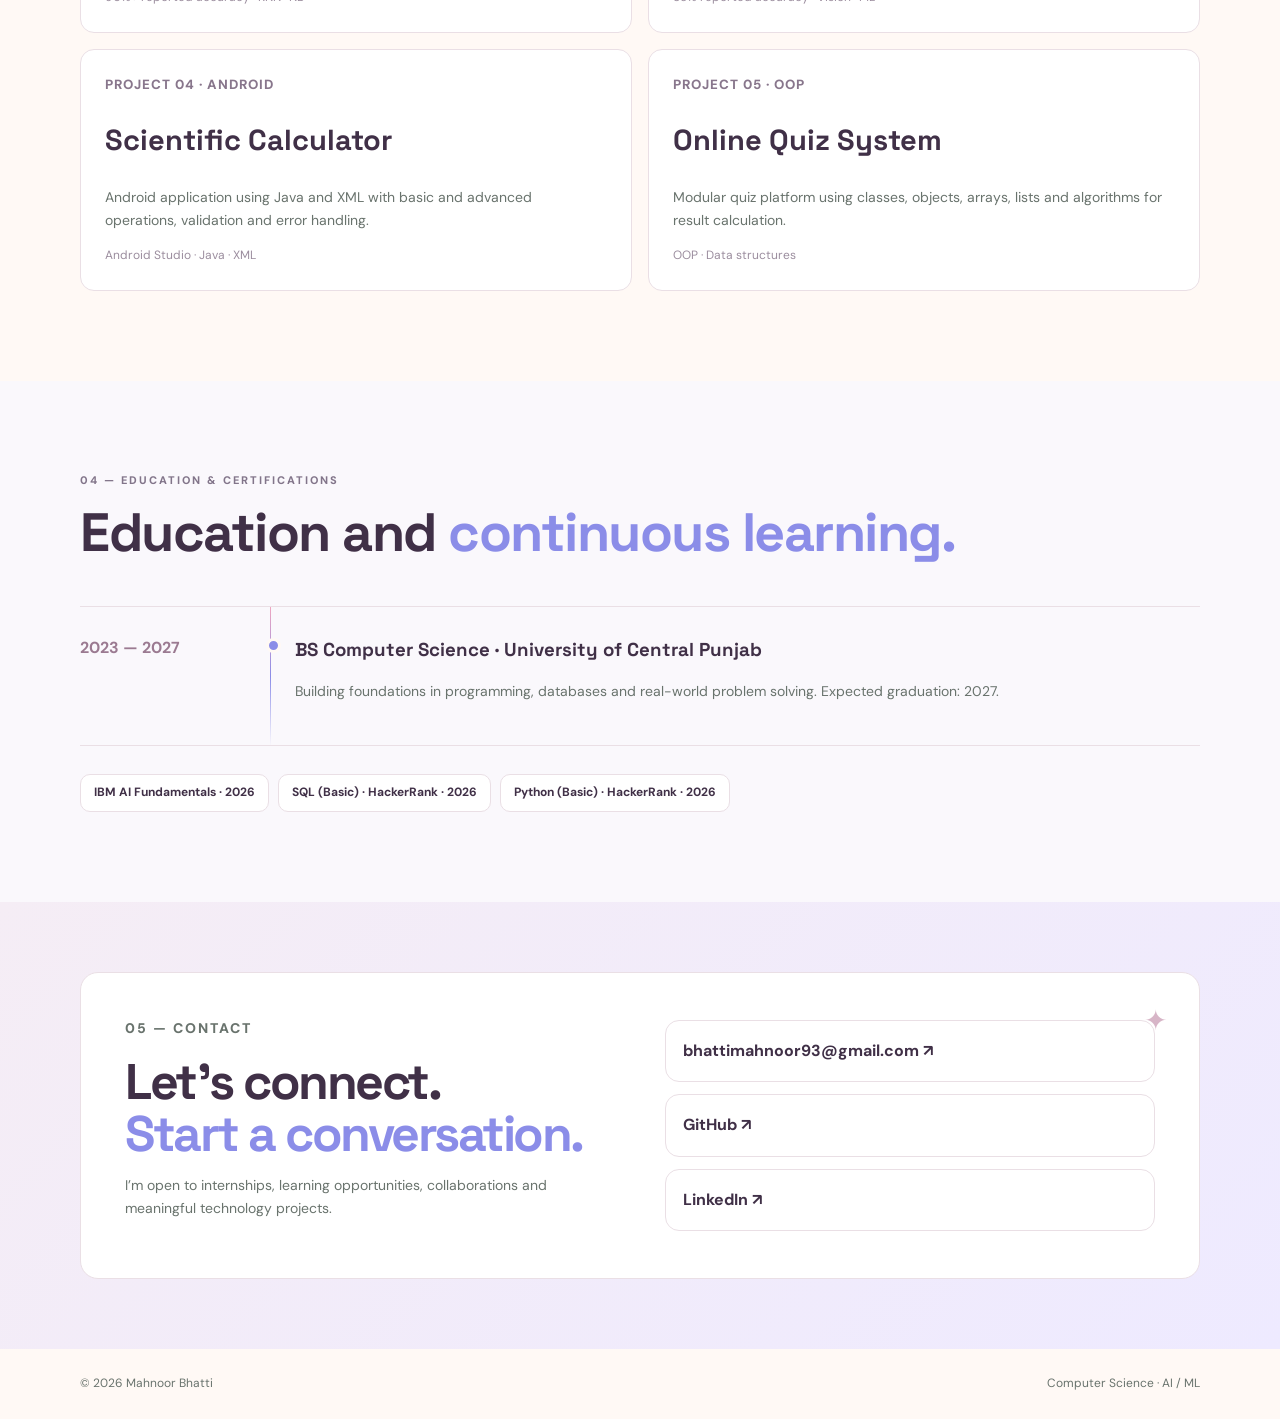
==== commit f7dda1d2: "Refine portfolio wording and professional presentation" ====
--- a/index.html
+++ b/index.html
@@ -1,16 +1,16 @@
 <!doctype html><html lang="en"><head><meta charset="utf-8"><meta name="viewport" content="width=device-width,initial-scale=1"><meta name="description" content="Mahnoor Bhatti — Computer Science student focused on AI, Machine Learning and data-driven projects."><title>Mahnoor Bhatti | AI & ML</title><link rel="preconnect" href="https://fonts.googleapis.com"><link rel="preconnect" href="https://fonts.gstatic.com" crossorigin><link href="https://fonts.googleapis.com/css2?family=DM+Sans:wght@400;500;600;700&family=Space+Grotesk:wght@500;600;700&display=swap" rel="stylesheet"><link rel="stylesheet" href="portfolio.css"></head><body>
 <header><nav><a class="brand" href="#home"><b>MB</b> Mahnoor Bhatti</a><div class="links"><a href="#about">About</a><a href="#skills">Skills</a><a href="#projects">Projects</a><a href="#journey">Journey</a><a href="#contact">Contact</a></div><div class="actions"><button id="theme" aria-label="Toggle theme">☾</button><a class="resume" href="resume.html">Resume ↗</a></div></nav></header>
 <main>
-<section id="home" class="hero wrap"><div><p class="eyebrow">PLAYER PROFILE · COMPUTER SCIENCE · AI / ML</p><h1>Building intelligent <em>solutions</em>, one quest at a time.</h1><p class="intro">I'm Mahnoor Bhatti, a Computer Science student exploring Artificial Intelligence, Machine Learning, Explainable AI and real-world problem solving — with a little curiosity and creativity in every project.</p><div class="buttons"><a class="primary" href="#projects">Explore my work ↓</a><a class="plain" href="mailto:bhattimahnoor93@gmail.com">Let's connect ↗</a></div><div class="stats"><span><b>06+</b> semesters completed</span><span><b>05</b> featured projects</span><span><b>AI</b> current focus</span></div></div><div class="visual professional-card"><div class="card character-card"><div class="character-top"><span class="status-dot"></span><small>ONLINE · EXPLORING</small></div><span class="card-mark">MB</span><strong>MAHNOOR BHATTI</strong><small>Computer Science · AI / ML</small><div class="level-row"><span>LEVEL 06</span><span>AI EXPLORER</span></div><div class="xp"><i></i></div><div class="focus-list"><span>Python</span><span>Machine Learning</span><span>Data Analysis</span></div></div></div></section>
-<section id="about" class="section wrap"><p class="eyebrow">01 — ABOUT</p><h2>Curious by nature.<br><em>Driven by the next challenge.</em></h2><div class="two"><p class="lead">I'm a Computer Science student at the University of Central Punjab with a growing passion for Artificial Intelligence and Machine Learning.</p><div><p>My projects have strengthened my understanding of data analysis, model development and Python programming. I enjoy turning technical concepts into practical solutions and continuously learning new tools and techniques.</p><p>I'm looking for opportunities to apply my skills, gain industry experience and contribute to meaningful projects.</p></div></div></section>
-<section class="profile-section"><div class="wrap profile-layout"><div class="profile-photo"><div class="photo-glow"></div><img src="assets/images/mahnoor-profile.jpg" alt="Mahnoor Bhatti"></div><div class="profile-copy"><p class="eyebrow">CHARACTER PROFILE</p><h2>Focused on learning,<br><em>building and improving.</em></h2><p>I enjoy working with technology to turn ideas and data into practical solutions. My current focus is Artificial Intelligence and Machine Learning, while I continue developing strong programming and problem-solving skills.</p><div class="profile-tags"><span>Artificial Intelligence</span><span>Machine Learning</span><span>Python</span></div></div></div></section>
-<section id="skills" class="section tinted"><div class="wrap"><p class="eyebrow">02 — SKILL TREE</p><h2>Skills I use to <em>build & explore.</em></h2><div class="grid skills"><article><b>AI</b><h3>Artificial Intelligence</h3><p>Machine Learning · Explainable AI · Computer Vision · Data Analysis</p><div class="skill-meter"><i style="--level:88%"></i></div></article><article><b>Py</b><h3>Programming</h3><p>Python · C/C++ · HTML · CSS · SQL</p><div class="skill-meter"><i style="--level:84%"></i></div></article><article><b>DB</b><h3>Data & Tools</h3><p>Database Management · Jupyter · Google Colab · Git · GitHub</p><div class="skill-meter"><i style="--level:80%"></i></div></article><article><b>✦</b><h3>Professional</h3><p>Problem Solving · Analytical Thinking · Teamwork · Communication · Time Management</p><div class="skill-meter"><i style="--level:90%"></i></div></article></div></div></section>
-<section id="projects" class="section wrap"><p class="eyebrow">03 — QUEST LOG</p><h2>Projects built with <em>purpose.</em></h2><p class="note">Academic and practical work across AI, ML, computer vision and application development.</p><div class="grid projects">
-<article class="project feature"><small>QUEST 01 · AI / ML</small><h3>Flood Prediction Model</h3><p>CatBoost-based flood-risk classification with PCA, preprocessing, feature importance and counterfactual analysis for explainable predictions.</p><footer>95% reported accuracy · CatBoost · XAI</footer></article>
-<article class="project"><small>QUEST 02 · ML</small><h3>Fake & Real News Detector</h3><p>News classification comparing KNN and Naïve Bayes, with K-Means for pattern analysis and model evaluation.</p><footer>90%+ reported accuracy · KNN · NB</footer></article>
-<article class="project"><small>QUEST 03 · COMPUTER VISION</small><h3>Fruit Image Classifier</h3><p>End-to-end image classification with upload interface, preprocessing, feature extraction and model integration.</p><footer>85% reported accuracy · Vision · ML</footer></article>
-<article class="project"><small>QUEST 04 · ANDROID</small><h3>Scientific Calculator</h3><p>Android application using Java and XML with basic and advanced operations, validation and error handling.</p><footer>Android Studio · Java · XML</footer></article>
-<article class="project"><small>QUEST 05 · OOP</small><h3>Online Quiz System</h3><p>Modular quiz platform using classes, objects, arrays, lists and algorithms for result calculation.</p><footer>OOP · Data structures</footer></article></div></section>
-<section id="journey" class="section tinted"><div class="wrap"><p class="eyebrow">04 — ADVENTURE MAP</p><h2>Learning through <em>projects & challenges.</em></h2><div class="timeline"><article><b>2023 — 2027</b><div><h3>BS Computer Science · University of Central Punjab</h3><p>Building foundations in programming, databases and real-world problem solving. Expected graduation: 2027.</p></div></article></div><div class="chips"><span>IBM AI Fundamentals · 2026</span><span>SQL (Basic) · HackerRank · 2026</span><span>Python (Basic) · HackerRank · 2026</span></div></div></section>
-<section id="contact" class="contact"><div class="wrap contactbox"><div><p class="eyebrow">05 — NEXT QUEST</p><h2>Have an idea?<br><em>Let's build it.</em></h2><p>Open to learning opportunities, internships, collaborations and meaningful technology projects.</p></div><div class="contactlinks"><a href="mailto:bhattimahnoor93@gmail.com">bhattimahnoor93@gmail.com ↗</a><a href="https://github.com/MahnoorB6" target="_blank" rel="noopener">GitHub ↗</a><a href="https://www.linkedin.com/in/mahnoor-bhatti-74084b361/" target="_blank" rel="noopener">LinkedIn ↗</a></div></div></section>
-</main><footer><div class="wrap"><span>© 2026 Mahnoor Bhatti</span><span>Designed & built by Mahnoor</span></div></footer><script src="portfolio.js"></script></body></html>+<section id="home" class="hero wrap"><div><p class="eyebrow">COMPUTER SCIENCE · AI / ML</p><h1>Computer Science student<br><em>exploring AI & Machine Learning.</em></h1><p class="intro">I’m Mahnoor Bhatti, a Computer Science student developing practical skills in Artificial Intelligence, Machine Learning, Computer Vision and Data Analysis.</p><div class="buttons"><a class="primary" href="#projects">View my work →</a><a class="plain" href="mailto:bhattimahnoor93@gmail.com">Get in touch →</a></div><div class="stats"><span><b>06+</b> semesters completed</span><span><b>05</b> selected projects</span><span><b>AI / ML</b> current focus</span></div></div><div class="visual professional-card"><div class="card character-card"><div class="character-top"><span class="status-dot"></span><small>AI / ML · PORTFOLIO</small></div><span class="card-mark">MB</span><strong>MAHNOOR BHATTI</strong><small>Computer Science · AI / ML</small><div class="level-row"><span>FOCUS</span><span>COMPUTER SCIENCE</span></div><div class="xp"><i></i></div><div class="focus-list"><span>Python</span><span>Machine Learning</span><span>Data Analysis</span></div></div></div></section>
+<section id="about" class="section wrap"><p class="eyebrow">01 — ABOUT</p><h2>A growing foundation in<br><em>AI, technology and problem solving.</em></h2><div class="two"><p class="lead">I’m a Computer Science student at the University of Central Punjab, currently building my foundation in Artificial Intelligence and Machine Learning.</p><div><p>Through academic projects, I’ve developed experience with data analysis, model development, Python, computer vision and explainable AI. My focus is on understanding the problem, choosing an appropriate approach and developing a working solution.</p><p>I’m interested in opportunities where I can continue learning, apply my technical skills and contribute to meaningful projects.</p></div></div></section>
+<section class="profile-section"><div class="wrap profile-layout"><div class="profile-photo"><div class="photo-glow"></div><img src="assets/images/mahnoor-profile.jpg" alt="Mahnoor Bhatti"></div><div class="profile-copy"><p class="eyebrow">PROFILE</p><h2>Learning, building<br><em>and developing.</em></h2><p>My current focus is Artificial Intelligence and Machine Learning, while I continue developing strong programming, analytical and problem-solving skills.</p><div class="profile-tags"><span>Artificial Intelligence</span><span>Machine Learning</span><span>Python</span></div></div></div></section>
+<section id="skills" class="section tinted"><div class="wrap"><p class="eyebrow">02 — SKILLS</p><h2>Technical skills and <em>tools.</em></h2><div class="grid skills"><article><b>AI</b><h3>Artificial Intelligence</h3><p>Machine Learning · Explainable AI · Computer Vision · Data Analysis</p><div class="skill-meter"><i style="--level:88%"></i></div></article><article><b>Py</b><h3>Programming</h3><p>Python · C/C++ · HTML · CSS · SQL</p><div class="skill-meter"><i style="--level:84%"></i></div></article><article><b>DB</b><h3>Data & Tools</h3><p>Database Management · Jupyter · Google Colab · Git · GitHub</p><div class="skill-meter"><i style="--level:80%"></i></div></article><article><b>✦</b><h3>Professional</h3><p>Problem Solving · Analytical Thinking · Teamwork · Communication · Time Management</p><div class="skill-meter"><i style="--level:90%"></i></div></article></div></div></section>
+<section id="projects" class="section wrap"><p class="eyebrow">03 — PROJECTS</p><h2>Selected <em>projects.</em></h2><p class="note">Academic projects across AI, machine learning, computer vision and application development.</p><div class="grid projects">
+<article class="project feature"><small>PROJECT 01 · AI / ML</small><h3>Flood Prediction Model</h3><p>CatBoost-based flood-risk classification with PCA, preprocessing, feature importance and counterfactual analysis for explainable predictions.</p><footer>95% reported accuracy · CatBoost · XAI</footer></article>
+<article class="project"><small>PROJECT 02 · ML</small><h3>Fake & Real News Detector</h3><p>News classification comparing KNN and Naïve Bayes, with K-Means for pattern analysis and model evaluation.</p><footer>90%+ reported accuracy · KNN · NB</footer></article>
+<article class="project"><small>PROJECT 03 · COMPUTER VISION</small><h3>Fruit Image Classifier</h3><p>End-to-end image classification with upload interface, preprocessing, feature extraction and model integration.</p><footer>85% reported accuracy · Vision · ML</footer></article>
+<article class="project"><small>PROJECT 04 · ANDROID</small><h3>Scientific Calculator</h3><p>Android application using Java and XML with basic and advanced operations, validation and error handling.</p><footer>Android Studio · Java · XML</footer></article>
+<article class="project"><small>PROJECT 05 · OOP</small><h3>Online Quiz System</h3><p>Modular quiz platform using classes, objects, arrays, lists and algorithms for result calculation.</p><footer>OOP · Data structures</footer></article></div></section>
+<section id="journey" class="section tinted"><div class="wrap"><p class="eyebrow">04 — EDUCATION & CERTIFICATIONS</p><h2>Education and <em>continuous learning.</em></h2><div class="timeline"><article><b>2023 — 2027</b><div><h3>BS Computer Science · University of Central Punjab</h3><p>Building foundations in programming, databases and real-world problem solving. Expected graduation: 2027.</p></div></article></div><div class="chips"><span>IBM AI Fundamentals · 2026</span><span>SQL (Basic) · HackerRank · 2026</span><span>Python (Basic) · HackerRank · 2026</span></div></div></section>
+<section id="contact" class="contact"><div class="wrap contactbox"><div><p class="eyebrow">05 — CONTACT</p><h2>Let’s connect.<br><em>Start a conversation.</em></h2><p>I’m open to internships, learning opportunities, collaborations and meaningful technology projects.</p></div><div class="contactlinks"><a href="mailto:bhattimahnoor93@gmail.com">bhattimahnoor93@gmail.com ↗</a><a href="https://github.com/MahnoorB6" target="_blank" rel="noopener">GitHub ↗</a><a href="https://www.linkedin.com/in/mahnoor-bhatti-74084b361/" target="_blank" rel="noopener">LinkedIn ↗</a></div></div></section>
+</main><footer><div class="wrap"><span>© 2026 Mahnoor Bhatti</span><span>Computer Science · AI / ML</span></div></footer><script src="portfolio.js"></script></body></html>
--- a/portfolio.css
+++ b/portfolio.css
@@ -2,3 +2,10 @@
 /* Professional refinement */
 .hero{min-height:620px;gap:70px}.hero h1{font-size:clamp(42px,5.2vw,64px);letter-spacing:-2px}.intro{font-size:17px;max-width:610px}.visual{height:auto}.professional-card .card{width:min(380px,100%);padding:38px 34px;background:var(--white);border:1px solid var(--line);border-radius:18px;box-shadow:0 18px 45px rgba(64,48,71,.08);backdrop-filter:none}.professional-card .card-mark{width:68px;height:68px;border-radius:18px;margin:0 auto 18px;background:var(--text);font-size:23px;box-shadow:none}.professional-card strong{display:block;font:600 24px "Space Grotesk"}.professional-card small{margin-top:5px}.focus-list{display:flex;flex-wrap:wrap;justify-content:center;gap:8px;margin-top:25px}.focus-list span{padding:7px 11px;border:1px solid var(--line);border-radius:8px;font-size:12px;color:var(--muted);background:var(--bg)}.profile-section{padding:76px 0;background:var(--white);border-top:1px solid var(--line);border-bottom:1px solid var(--line)}.profile-layout{grid-template-columns:380px 1fr;gap:80px}.profile-photo img{width:330px;border-radius:18px;border:0;box-shadow:0 18px 45px rgba(64,48,71,.12)}.photo-glow{display:none}.profile-copy h2{font-size:clamp(36px,4.5vw,52px);letter-spacing:-1.5px}.profile-copy>p:not(.eyebrow){font-size:16px;line-height:1.8;margin:20px 0}.profile-tags span{background:var(--bg);border:1px solid var(--line);border-radius:8px}.section{padding:90px 0}.section h2{font-size:clamp(36px,4.5vw,54px);letter-spacing:-1.5px}.skills article,.project{border-radius:14px;padding:24px}.skills article>b{background:var(--soft);color:var(--text);border-radius:10px}.project.feature{background:var(--text);min-height:250px;border-radius:14px}.contact{padding:70px 0;background:var(--soft)}.contactbox{background:var(--white);border:1px solid var(--line);border-radius:18px;padding:44px;box-shadow:none}.contactbox h2{font-size:50px}.contactlinks a{border:1px solid var(--line);box-shadow:none}.tinted{background:#faf8fc}body.dark .profile-section{background:var(--bg)}body.dark .professional-card .card{background:var(--white);box-shadow:none}body.dark .contact{background:var(--soft)}body.dark .contactbox{background:var(--white)}body.dark .focus-list span{background:var(--soft)}
 @media(max-width:850px){.hero{min-height:auto;padding:70px 0;gap:40px}.profile-layout{grid-template-columns:1fr;gap:45px}.profile-photo img{width:min(330px,90vw);margin:auto}.profile-copy{text-align:center}.profile-tags{justify-content:center}}
+
+/* Polished magical / game-inspired layer */
+body{background:radial-gradient(circle at 78% 8%,#f3eeff 0,transparent 24%),var(--bg)}
+.hero{position:relative;overflow:hidden}.hero:before{content:"";position:absolute;inset:25px 0 auto 0;height:420px;pointer-events:none;background-image:radial-gradient(circle,#b8b4f455 1px,transparent 1.5px),radial-gradient(circle,#efa7c055 1px,transparent 1.5px);background-size:46px 46px,73px 73px;background-position:8px 12px,31px 29px;mask-image:linear-gradient(to bottom,#000,transparent)}
+.hero>div{position:relative;z-index:1}.hero .eyebrow{color:#786b92}.character-card{padding:30px 30px 27px!important;border:1px solid #ffffff!important;background:linear-gradient(145deg,#ffffffec,#f8f2ffec)!important;box-shadow:0 22px 60px rgba(64,48,71,.13)!important;border-radius:22px!important}.character-top{display:flex;align-items:center;justify-content:center;gap:7px;margin-bottom:19px;font-size:10px;letter-spacing:1.4px;font-weight:800;color:#8a7d93}.status-dot{width:7px;height:7px;border-radius:50%;background:#91ad91;box-shadow:0 0 0 4px #91ad9120}.character-card .card-mark{background:linear-gradient(145deg,#6f72c9,#b7799a)!important;width:72px!important;height:72px!important;border-radius:20px!important}.character-card strong{letter-spacing:1.4px}.level-row{display:flex;justify-content:space-between;margin-top:24px;font-size:10px;letter-spacing:1px;font-weight:800;color:#81748b}.xp{height:5px;background:#e9e2ed;border-radius:10px;overflow:hidden;margin:8px 0 18px}.xp i{display:block;width:68%;height:100%;background:linear-gradient(90deg,#8b8de8,#efa7c0);border-radius:inherit}.skill-meter{height:4px;background:var(--line);border-radius:10px;margin-top:20px;overflow:hidden}.skill-meter i{display:block;width:var(--level);height:100%;background:linear-gradient(90deg,var(--lav),var(--rose));border-radius:inherit}.skills article{position:relative}.project{transition:transform .2s ease,border-color .2s ease}.project:hover{transform:translateY(-4px);border-color:#cfc4d7}.project.feature{background:linear-gradient(145deg,#403047,#51415a)!important;position:relative;overflow:hidden}.project.feature:after{content:"✦";position:absolute;right:28px;top:22px;color:#f0d8e3;font-size:24px;opacity:.7}.profile-section{position:relative}.profile-section:before{content:"CHARACTER PORTRAIT";position:absolute;top:22px;right:5%;font:700 10px/1 "DM Sans";letter-spacing:2px;color:#b3a9b5}.profile-photo img{border:5px solid #fff;box-shadow:0 18px 45px rgba(64,48,71,.14)}.profile-tags span{font-weight:700}.timeline{position:relative}.timeline:before{content:"";position:absolute;left:190px;top:0;bottom:0;width:1px;background:linear-gradient(var(--rose),var(--lav),transparent)}.timeline article{position:relative}.timeline article:before{content:"";position:absolute;left:186px;top:31px;width:9px;height:9px;border:3px solid var(--bg);background:var(--lav);border-radius:50%;z-index:2}.chips span{border-radius:10px}.contact{background:linear-gradient(135deg,#f5edf5,#eeeaff)!important}.contactbox{position:relative}.contactbox:before{content:"✦";position:absolute;right:32px;top:25px;font-size:28px;color:#b7799a;opacity:.55}
+body.dark{background:radial-gradient(circle at 78% 8%,#3a3044 0,transparent 25%),var(--bg)}body.dark .hero:before{opacity:.35}.dark .character-card{background:linear-gradient(145deg,#332b38,#2b2430)!important;border-color:#514454!important}.dark .character-top,.dark .level-row{color:#bcb0c1}.dark .xp{background:#49404d}.dark .profile-photo img{border-color:#403047}.dark .project:hover{border-color:#65566a}.dark .contact{background:#302635!important}
+@media(max-width:850px){.profile-section:before{display:none}.timeline:before{display:none}.timeline article:before{display:none}}
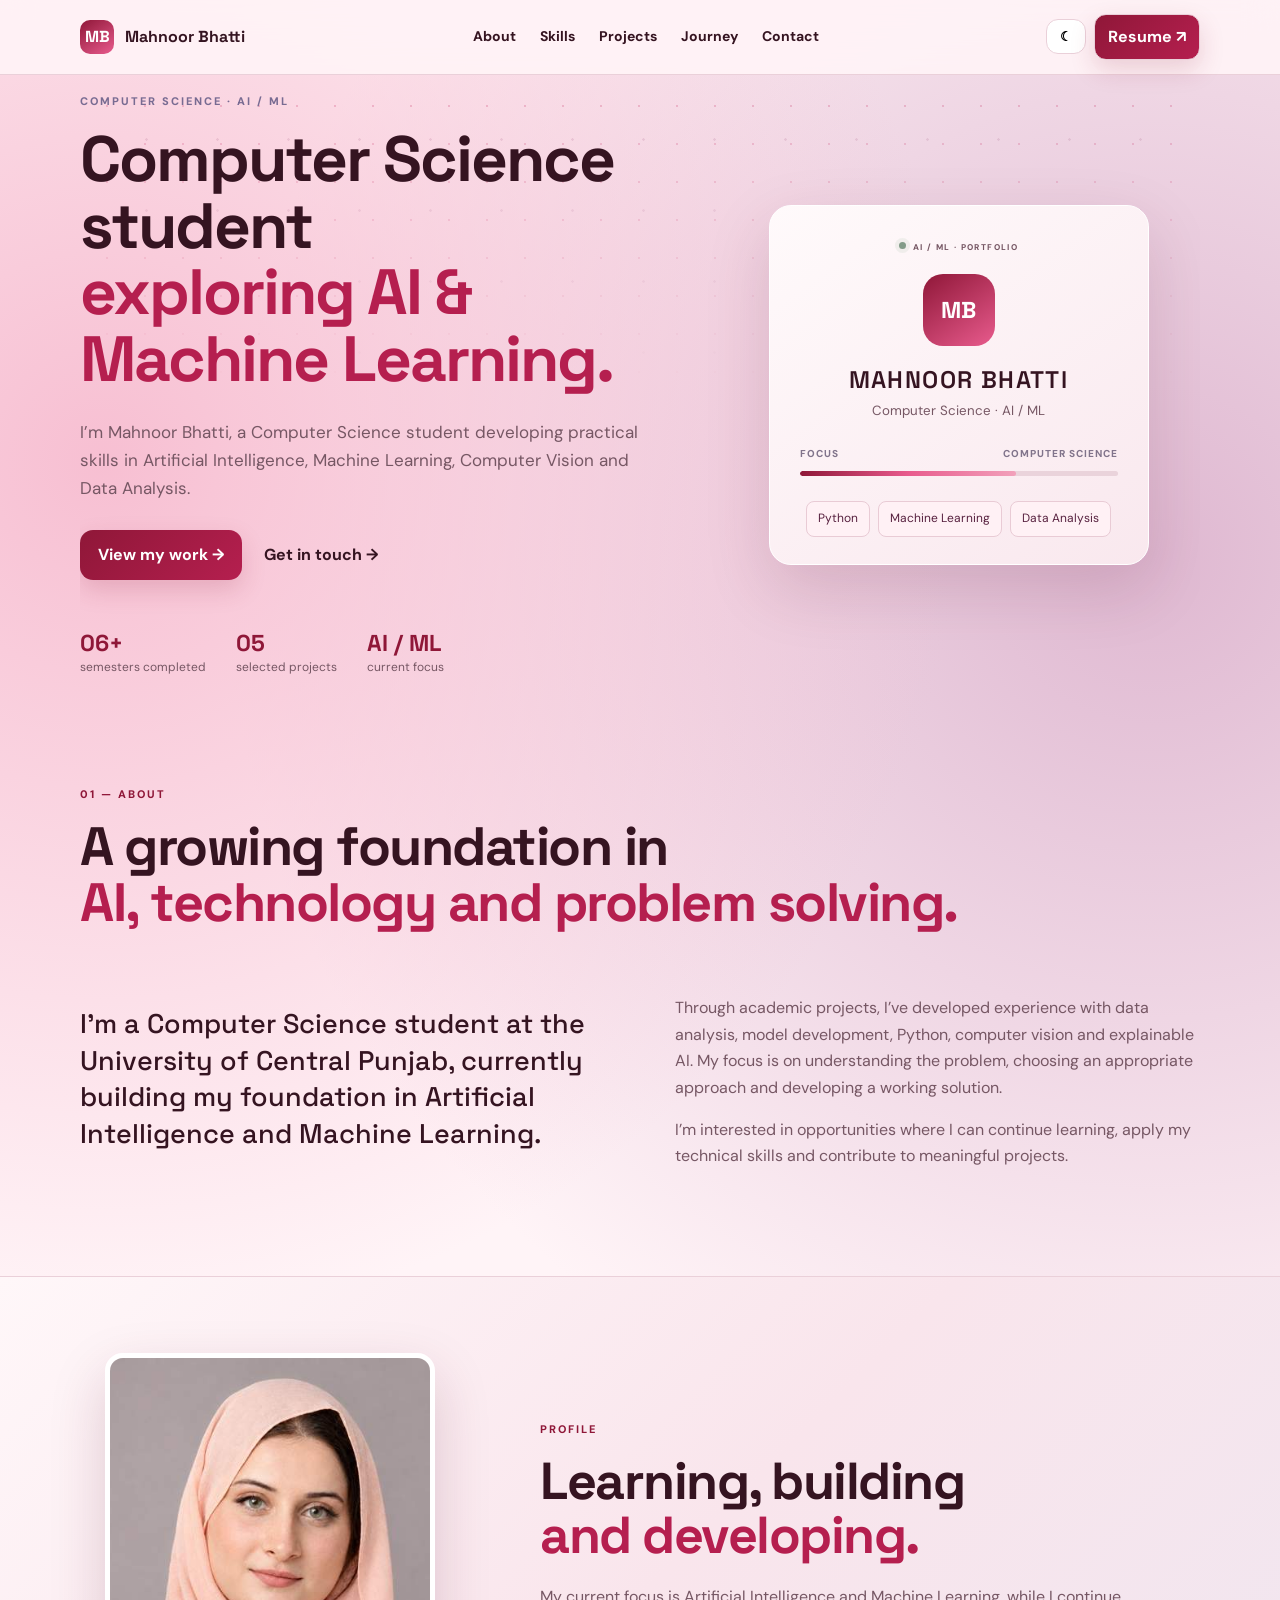
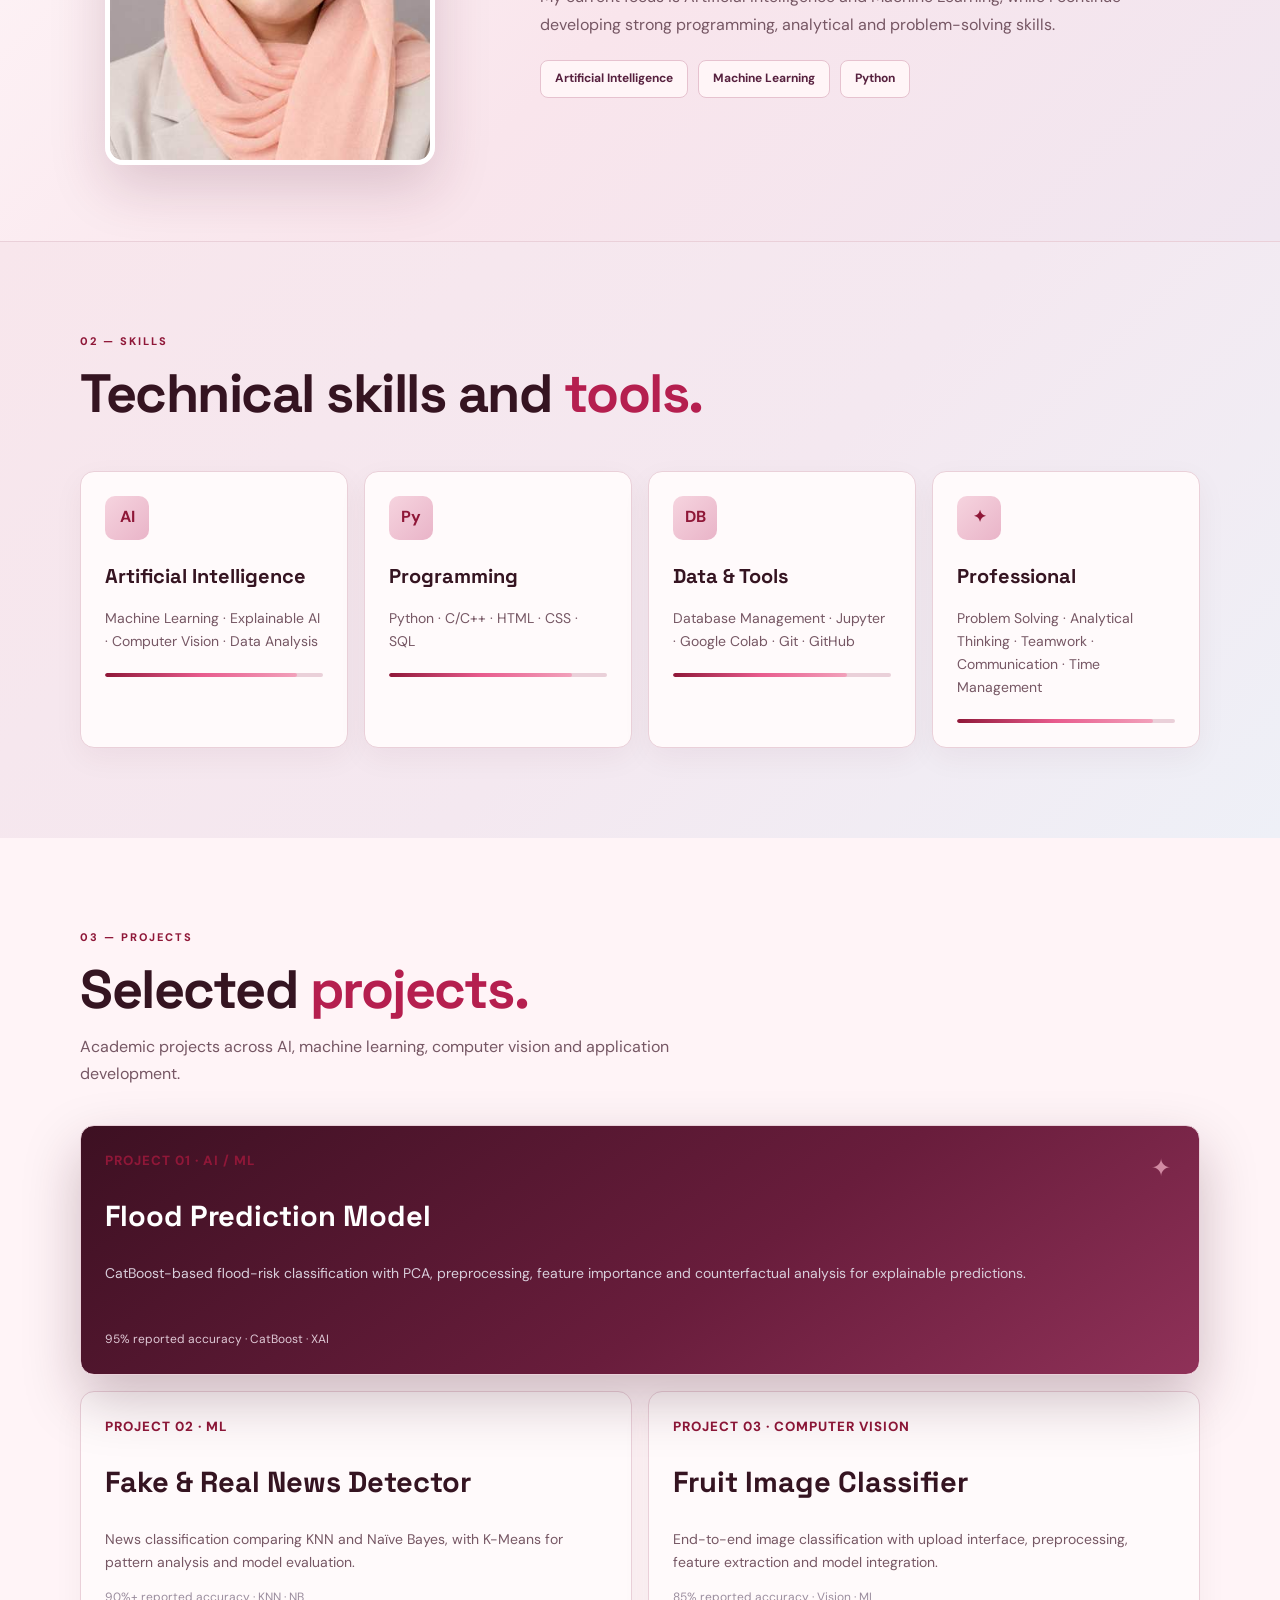
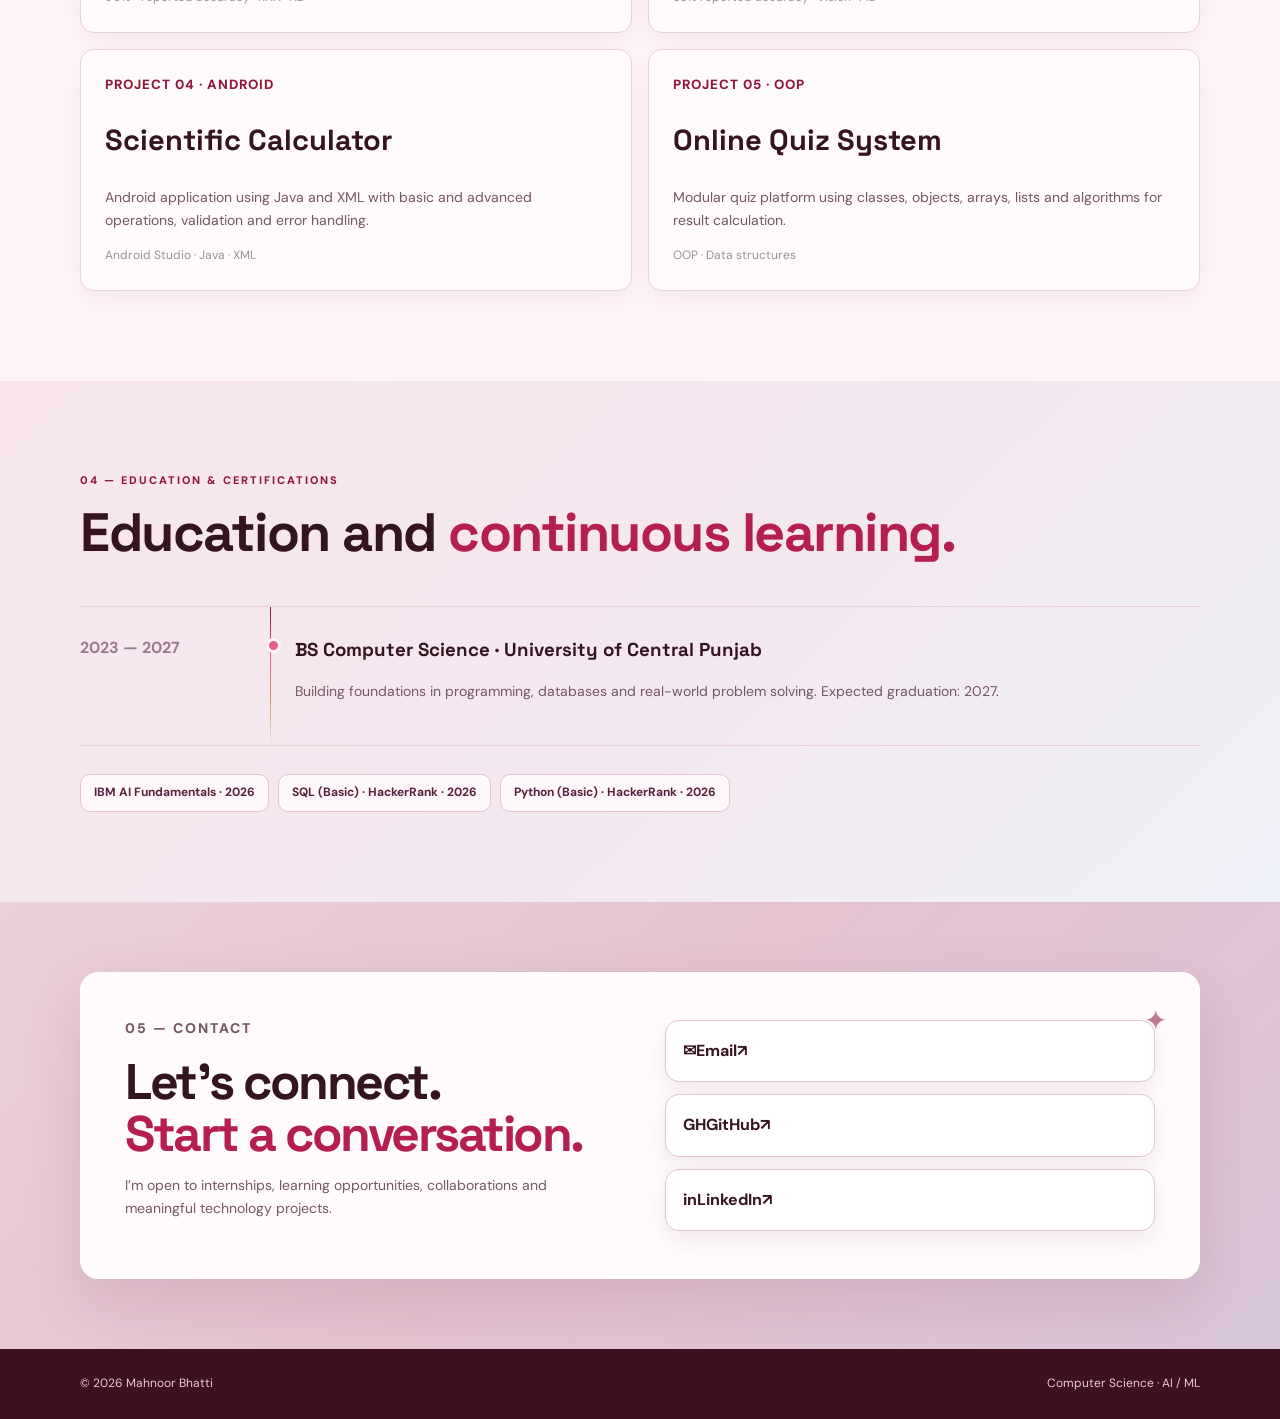
==== commit 6ce9e881: "Add branded contact icons for email GitHub and LinkedIn" ====
--- a/index.html
+++ b/index.html
@@ -12,5 +12,9 @@
 <article class="project"><small>PROJECT 04 · ANDROID</small><h3>Scientific Calculator</h3><p>Android application using Java and XML with basic and advanced operations, validation and error handling.</p><footer>Android Studio · Java · XML</footer></article>
 <article class="project"><small>PROJECT 05 · OOP</small><h3>Online Quiz System</h3><p>Modular quiz platform using classes, objects, arrays, lists and algorithms for result calculation.</p><footer>OOP · Data structures</footer></article></div></section>
 <section id="journey" class="section tinted"><div class="wrap"><p class="eyebrow">04 — EDUCATION & CERTIFICATIONS</p><h2>Education and <em>continuous learning.</em></h2><div class="timeline"><article><b>2023 — 2027</b><div><h3>BS Computer Science · University of Central Punjab</h3><p>Building foundations in programming, databases and real-world problem solving. Expected graduation: 2027.</p></div></article></div><div class="chips"><span>IBM AI Fundamentals · 2026</span><span>SQL (Basic) · HackerRank · 2026</span><span>Python (Basic) · HackerRank · 2026</span></div></div></section>
-<section id="contact" class="contact"><div class="wrap contactbox"><div><p class="eyebrow">05 — CONTACT</p><h2>Let’s connect.<br><em>Start a conversation.</em></h2><p>I’m open to internships, learning opportunities, collaborations and meaningful technology projects.</p></div><div class="contactlinks"><a href="mailto:bhattimahnoor93@gmail.com">bhattimahnoor93@gmail.com ↗</a><a href="https://github.com/MahnoorB6" target="_blank" rel="noopener">GitHub ↗</a><a href="https://www.linkedin.com/in/mahnoor-bhatti-74084b361/" target="_blank" rel="noopener">LinkedIn ↗</a></div></div></section>
+<section id="contact" class="contact"><div class="wrap contactbox"><div><p class="eyebrow">05 — CONTACT</p><h2>Let’s connect.<br><em>Start a conversation.</em></h2><p>I’m open to internships, learning opportunities, collaborations and meaningful technology projects.</p></div><div class="contactlinks">
+<a class="social-link email-link" href="mailto:bhattimahnoor93@gmail.com"><span class="social-icon email-icon">✉</span><span>Email</span><b>↗</b></a>
+<a class="social-link github-link" href="https://github.com/MahnoorB6" target="_blank" rel="noopener"><span class="social-icon github-icon">GH</span><span>GitHub</span><b>↗</b></a>
+<a class="social-link linkedin-link" href="https://www.linkedin.com/in/mahnoor-bhatti-74084b361/" target="_blank" rel="noopener"><span class="social-icon linkedin-icon">in</span><span>LinkedIn</span><b>↗</b></a>
+</div></div></section>
 </main><footer><div class="wrap"><span>© 2026 Mahnoor Bhatti</span><span>Computer Science · AI / ML</span></div></footer><script src="portfolio.js"></script></body></html>
--- a/portfolio.css
+++ b/portfolio.css
@@ -9,3 +9,109 @@
 .hero>div{position:relative;z-index:1}.hero .eyebrow{color:#786b92}.character-card{padding:30px 30px 27px!important;border:1px solid #ffffff!important;background:linear-gradient(145deg,#ffffffec,#f8f2ffec)!important;box-shadow:0 22px 60px rgba(64,48,71,.13)!important;border-radius:22px!important}.character-top{display:flex;align-items:center;justify-content:center;gap:7px;margin-bottom:19px;font-size:10px;letter-spacing:1.4px;font-weight:800;color:#8a7d93}.status-dot{width:7px;height:7px;border-radius:50%;background:#91ad91;box-shadow:0 0 0 4px #91ad9120}.character-card .card-mark{background:linear-gradient(145deg,#6f72c9,#b7799a)!important;width:72px!important;height:72px!important;border-radius:20px!important}.character-card strong{letter-spacing:1.4px}.level-row{display:flex;justify-content:space-between;margin-top:24px;font-size:10px;letter-spacing:1px;font-weight:800;color:#81748b}.xp{height:5px;background:#e9e2ed;border-radius:10px;overflow:hidden;margin:8px 0 18px}.xp i{display:block;width:68%;height:100%;background:linear-gradient(90deg,#8b8de8,#efa7c0);border-radius:inherit}.skill-meter{height:4px;background:var(--line);border-radius:10px;margin-top:20px;overflow:hidden}.skill-meter i{display:block;width:var(--level);height:100%;background:linear-gradient(90deg,var(--lav),var(--rose));border-radius:inherit}.skills article{position:relative}.project{transition:transform .2s ease,border-color .2s ease}.project:hover{transform:translateY(-4px);border-color:#cfc4d7}.project.feature{background:linear-gradient(145deg,#403047,#51415a)!important;position:relative;overflow:hidden}.project.feature:after{content:"✦";position:absolute;right:28px;top:22px;color:#f0d8e3;font-size:24px;opacity:.7}.profile-section{position:relative}.profile-section:before{content:"CHARACTER PORTRAIT";position:absolute;top:22px;right:5%;font:700 10px/1 "DM Sans";letter-spacing:2px;color:#b3a9b5}.profile-photo img{border:5px solid #fff;box-shadow:0 18px 45px rgba(64,48,71,.14)}.profile-tags span{font-weight:700}.timeline{position:relative}.timeline:before{content:"";position:absolute;left:190px;top:0;bottom:0;width:1px;background:linear-gradient(var(--rose),var(--lav),transparent)}.timeline article{position:relative}.timeline article:before{content:"";position:absolute;left:186px;top:31px;width:9px;height:9px;border:3px solid var(--bg);background:var(--lav);border-radius:50%;z-index:2}.chips span{border-radius:10px}.contact{background:linear-gradient(135deg,#f5edf5,#eeeaff)!important}.contactbox{position:relative}.contactbox:before{content:"✦";position:absolute;right:32px;top:25px;font-size:28px;color:#b7799a;opacity:.55}
 body.dark{background:radial-gradient(circle at 78% 8%,#3a3044 0,transparent 25%),var(--bg)}body.dark .hero:before{opacity:.35}.dark .character-card{background:linear-gradient(145deg,#332b38,#2b2430)!important;border-color:#514454!important}.dark .character-top,.dark .level-row{color:#bcb0c1}.dark .xp{background:#49404d}.dark .profile-photo img{border-color:#403047}.dark .project:hover{border-color:#65566a}.dark .contact{background:#302635!important}
 @media(max-width:850px){.profile-section:before{display:none}.timeline:before{display:none}.timeline article:before{display:none}}
+
+/* Final professional human theme */
+:root{--bg:#f7f5f2;--white:#fff;--soft:#eef1f4;--text:#252525;--muted:#68717a;--lav:#607d9b;--rose:#8e4b5b;--blue:#7894ad;--line:#e2ddd8;--sage:#879783;--shadow:0 18px 50px rgba(37,37,37,.08)}
+body{background:var(--bg);color:var(--text)}header{background:rgba(247,245,242,.94);border-bottom-color:var(--line)}.hero:before{display:none}.hero em,h2 em{color:var(--rose)}.eyebrow{color:var(--rose)}.primary,.resume{background:var(--text)}.primary:hover,.resume:hover{background:var(--rose)}.links a:hover{color:var(--rose)}.professional-card .card,.character-card{background:var(--white)!important;border-color:var(--line)!important;box-shadow:0 18px 50px rgba(37,37,37,.08)!important}.professional-card .card-mark,.character-card .card-mark{background:var(--rose)!important}.status-dot{background:var(--sage)}.xp i,.skill-meter i{background:var(--rose)}.tinted{background:#eef1f4}.skills article>b{background:#f1e6e9;color:var(--rose)}.project.feature{background:var(--text)!important}.project:hover{border-color:#c7b8bb}.profile-section{background:var(--white)}.profile-section:before{display:none}.profile-photo img{box-shadow:0 18px 50px rgba(37,37,37,.12)}.profile-tags span{background:var(--bg);border-color:var(--line)}.contact{background:#eee9e6!important}.contactbox{background:var(--white)}.contactbox:before{color:var(--rose)}.chips span{background:var(--white);border-color:var(--line)}body.dark{--bg:#222326;--white:#2d2f33;--soft:#303338;--text:#f4f2ef;--muted:#b9bdc3;--lav:#91a8bd;--rose:#c77d8e;--blue:#91a8bd;--line:#46494e;--sage:#9cac99}body.dark header{background:rgba(34,35,38,.94)}body.dark .tinted{background:#292b2f}body.dark .contact{background:#292b2f!important}body.dark .profile-section{background:var(--bg)}
+
+
+/* Ruby Rose — deeper pink/red magical theme */
+:root{
+  --bg:#fff4f7;
+  --white:#fffafb;
+  --soft:#f8e3ea;
+  --text:#351421;
+  --muted:#765764;
+  --lav:#9a4d79;
+  --rose:#c72f62;
+  --blue:#7d8fc2;
+  --line:#ead0d9;
+  --sage:#829b88;
+  --red:#8f1738;
+  --crimson:#b51f4f;
+  --pink:#e85b8d;
+  --blush:#f2a1bb;
+  --plum:#57213f;
+  --wine:#3d1022;
+  --gold:#c99a5b;
+  --shadow:0 22px 60px rgba(88,20,48,.13)
+}
+body{
+  background:
+    radial-gradient(circle at 8% 10%,#f7bfd2 0,transparent 20%),
+    radial-gradient(circle at 90% 12%,#dfb8d1 0,transparent 22%),
+    var(--bg);
+  color:var(--text)
+}
+header{background:rgba(255,244,247,.92);border-bottom-color:var(--line)}
+.brand b{background:linear-gradient(145deg,var(--red),var(--pink))}
+.links a:hover{color:var(--crimson)}
+.hero{position:relative}
+.hero:before{
+  display:block;content:"";position:absolute;inset:0;pointer-events:none;
+  background-image:radial-gradient(circle,#c72f6240 1px,transparent 1.5px),radial-gradient(circle,#9a4d7930 1px,transparent 1.5px);
+  background-size:38px 38px,71px 71px;mask-image:linear-gradient(to bottom,#000,transparent 75%)
+}
+.hero em,h2 em{color:var(--crimson)}
+.eyebrow{color:var(--red)}
+.primary,.resume{background:linear-gradient(135deg,var(--red),var(--crimson));box-shadow:0 10px 24px #8f17382b}
+.primary:hover,.resume:hover{background:linear-gradient(135deg,var(--crimson),var(--pink))}
+.plain:hover{color:var(--crimson)}
+.orb.a{background:linear-gradient(145deg,var(--red),var(--pink),#d99ac0);box-shadow:0 30px 80px #8f173833}
+.orb.b{background:linear-gradient(145deg,#e8b3c8,var(--blue))}
+.professional-card .card,.character-card{
+  background:linear-gradient(145deg,#fffafb,#f9e8ee)!important;
+  border-color:#fff!important;
+  box-shadow:0 24px 65px rgba(88,20,48,.15)!important
+}
+.professional-card .card-mark,.character-card .card-mark{background:linear-gradient(145deg,var(--red),var(--pink))!important}
+.status-dot{background:var(--sage)}
+.xp{background:#ead3db}.xp i,.skill-meter i{background:linear-gradient(90deg,var(--red),var(--pink),var(--blush))}
+.focus-list span{background:#fff1f5!important;border-color:#e9cbd5!important;color:var(--plum)}
+.stats b{color:var(--red)}
+.tinted{background:linear-gradient(135deg,#f8e6ec,#f4e8f0 55%,#eef0f7)}
+.skills article,.project{border-color:var(--line);box-shadow:0 10px 30px rgba(88,20,48,.05)}
+.skills article>b{background:linear-gradient(135deg,#f6d4df,#e9b4c8);color:var(--red)}
+.project small{color:var(--red)}
+.project.feature{background:linear-gradient(145deg,#3d1022,#691d3c 58%,#8f3158)!important;box-shadow:0 24px 55px rgba(61,16,34,.25)}
+.project.feature:after{color:#f6b5c9}
+.project:hover{border-color:#c88a9e;box-shadow:0 16px 38px rgba(88,20,48,.11)}
+.profile-section{background:linear-gradient(135deg,#fff7f9,#f9e5ec 52%,#f0e6f0);border-color:var(--line)}
+.profile-photo img{box-shadow:0 22px 55px rgba(88,20,48,.18)}
+.profile-tags span{background:#fff5f7;border-color:#e6c2cf;color:var(--plum)}
+.timeline:before{background:linear-gradient(var(--red),var(--pink),#c99a5b,transparent)}
+.timeline article:before{background:var(--pink)}
+.chips span{background:#fff8fa;border-color:#e6c2cf;color:var(--plum)}
+.contact{background:linear-gradient(135deg,#ead0da,#e4c2d0 48%,#d8c5d9)!important}
+.contactbox{box-shadow:0 22px 60px rgba(88,20,48,.12);border-color:#fff}
+.contactbox:before{color:var(--red)}
+.contactlinks a{border-color:#e4c4ce;box-shadow:0 10px 25px rgba(88,20,48,.07)}
+body>footer{background:#3d1022;color:#eacbd5}
+body>footer .wrap{color:#eacbd5}
+body.dark{
+  --bg:#160a10;--white:#28131d;--soft:#2b1721;--text:#fff1f5;--muted:#d0adb9;
+  --lav:#c47ca2;--rose:#e85b8d;--blue:#9caed2;--line:#51303d;--sage:#9bb39d;
+  --red:#d63c69;--crimson:#ef4f7e;--pink:#f477a0;--blush:#f3a7be;--plum:#f0bfd0;
+  --wine:#160a10;--gold:#dfb879
+}
+body.dark{
+  background:
+    radial-gradient(circle at 10% 5%,#6b193b 0,transparent 24%),
+    radial-gradient(circle at 88% 12%,#4b2447 0,transparent 25%),var(--bg)
+}
+body.dark header{background:rgba(22,10,16,.92)}
+body.dark .hero:before{opacity:.35}
+body.dark .character-card,.dark .professional-card .card{
+  background:linear-gradient(145deg,#321722,#25111a)!important;border-color:#5b3040!important
+}
+body.dark .focus-list span{background:#321722!important;border-color:#5b3040!important;color:#f3c5d4}
+body.dark .tinted{background:linear-gradient(135deg,#24121b,#2c1823,#20202a)}
+body.dark .skills article,.dark .project{background:#24121b;border-color:#4e2b39}
+body.dark .project.feature{background:linear-gradient(145deg,#1d0b12,#4d1730)!important}
+body.dark .profile-section{background:linear-gradient(135deg,#1b0d14,#2b1621,#211725)}
+body.dark .profile-tags span,.dark .chips span{background:#2b1721;border-color:#563140;color:#f3c5d4}
+body.dark .contact{background:linear-gradient(135deg,#351722,#432037,#302038)!important}
+body.dark .contactbox{background:#28131d;border-color:#563140}
+body.dark .contactlinks a{background:#321722;border-color:#5b3040}
+body.dark body>footer{background:#0e060a}
+@media(max-width:850px){.hero:before{display:none}}
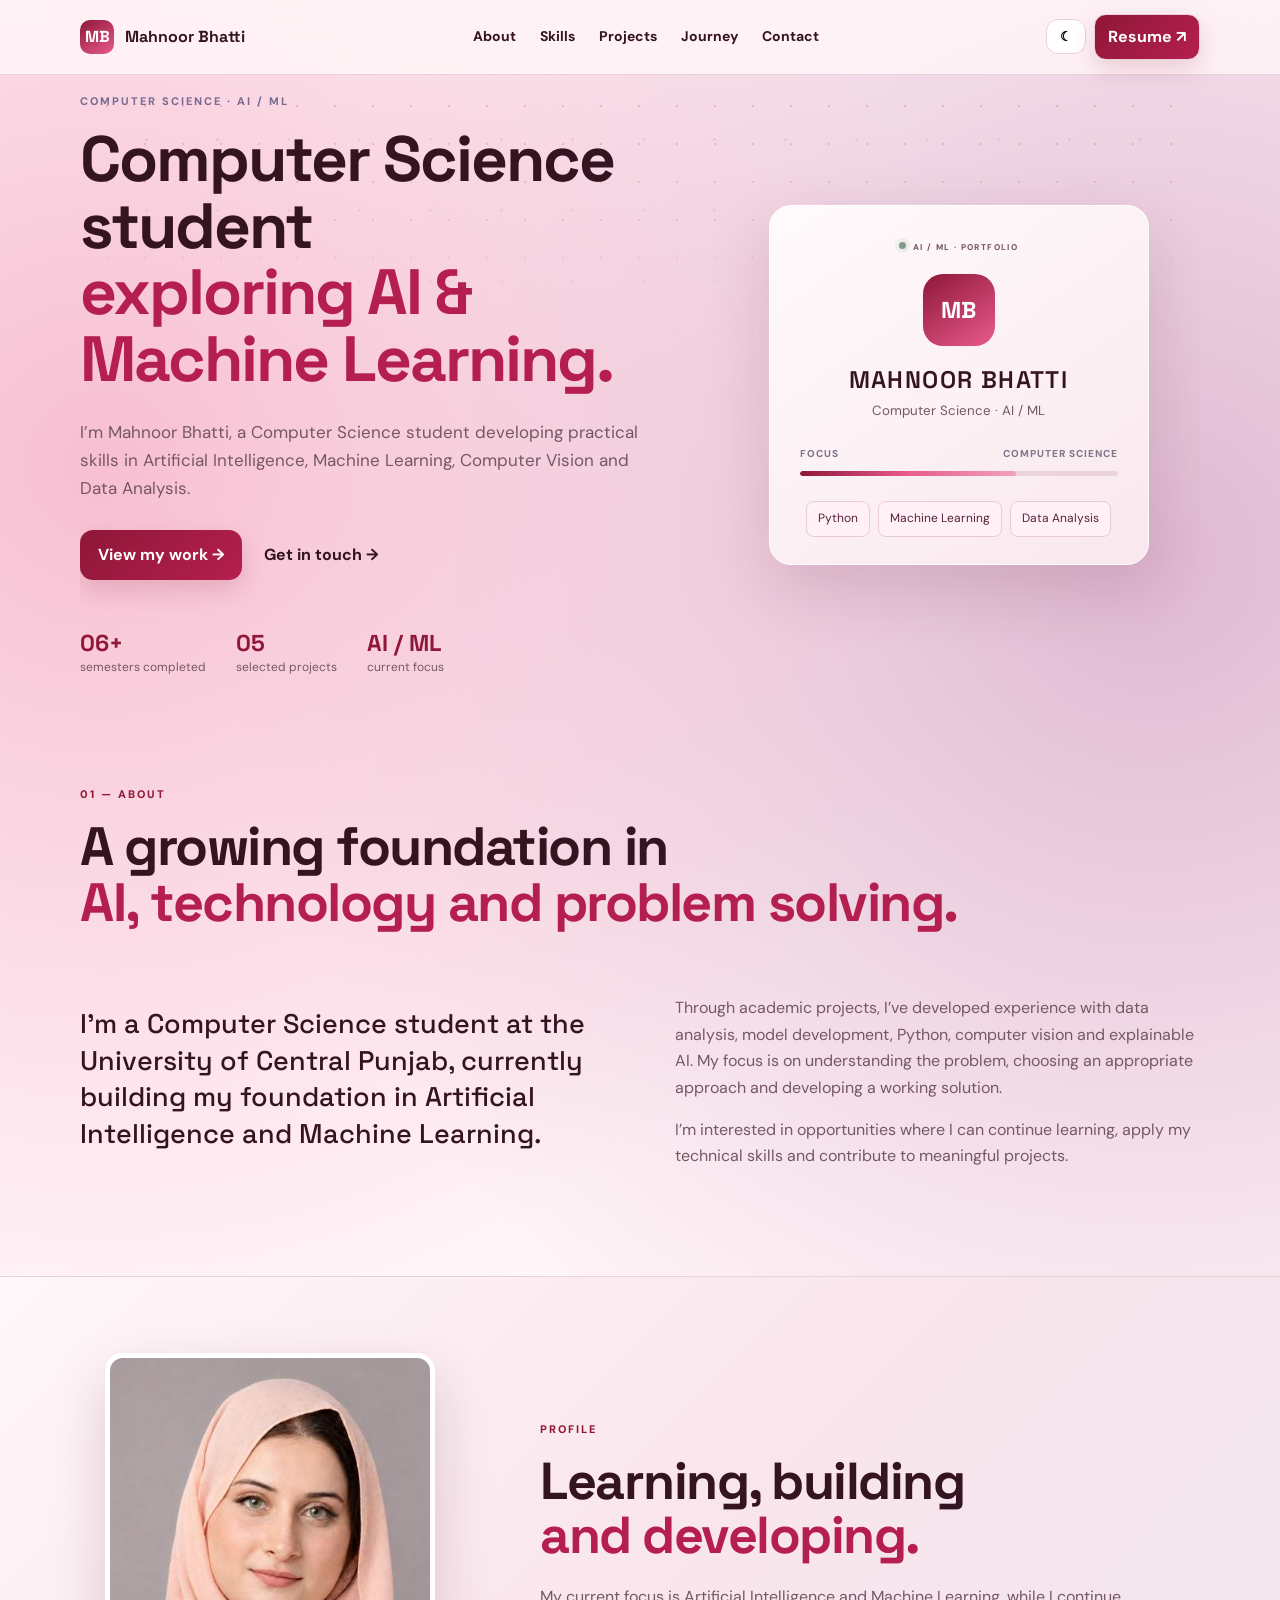
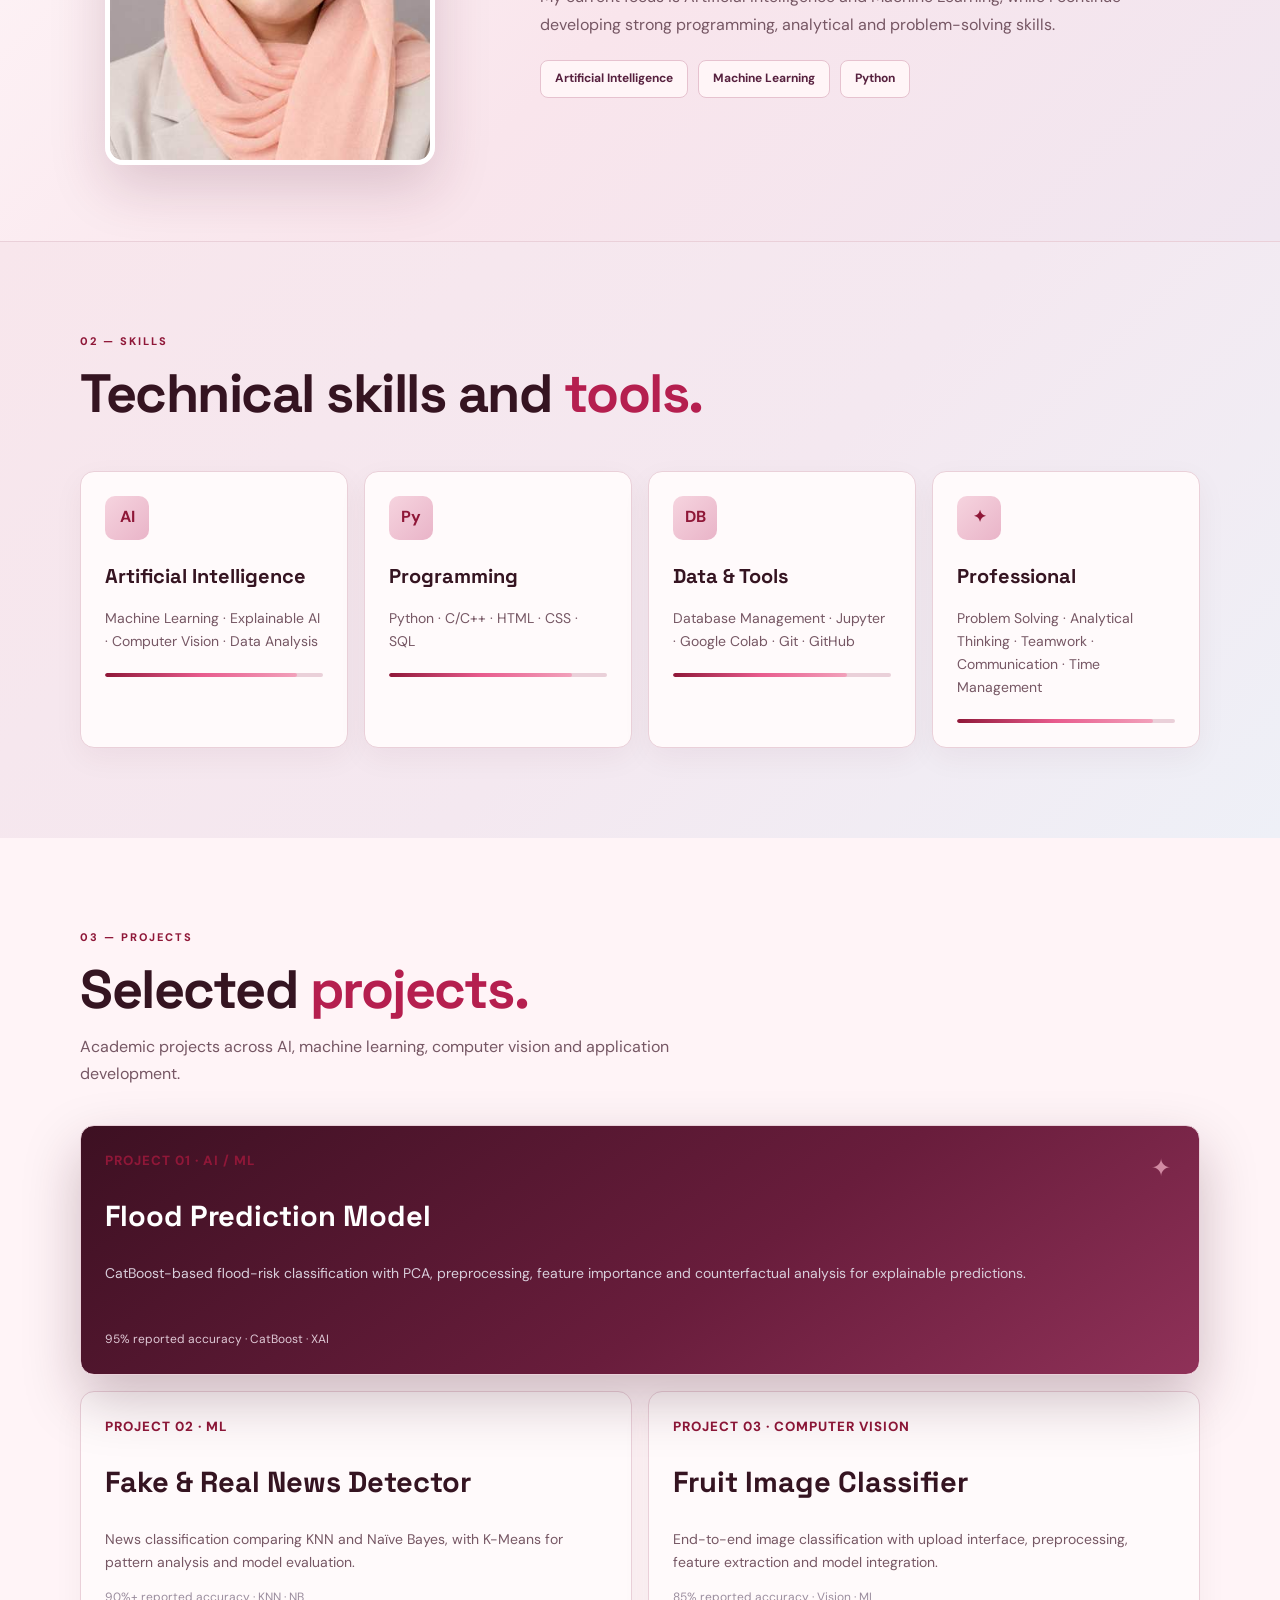
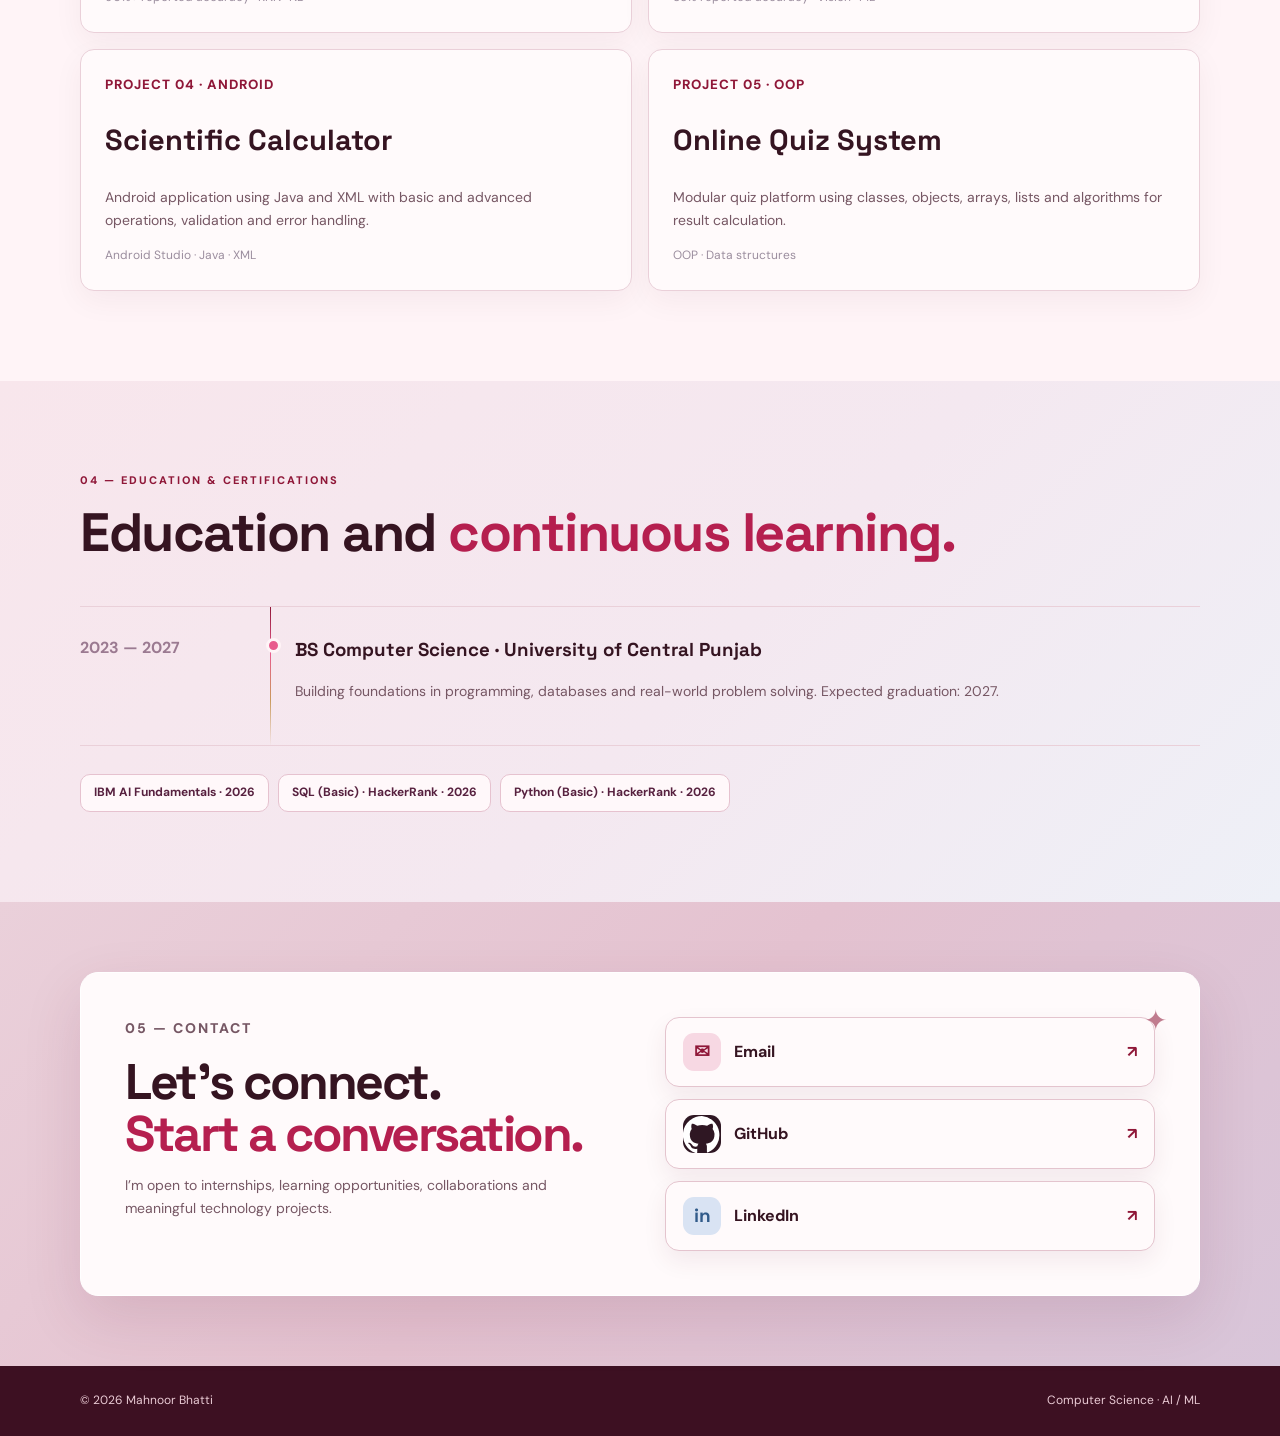
==== commit a23a0ba9: "Use GitHub Octocat logo for contact link" ====
--- a/index.html
+++ b/index.html
@@ -14,7 +14,7 @@
 <section id="journey" class="section tinted"><div class="wrap"><p class="eyebrow">04 — EDUCATION & CERTIFICATIONS</p><h2>Education and <em>continuous learning.</em></h2><div class="timeline"><article><b>2023 — 2027</b><div><h3>BS Computer Science · University of Central Punjab</h3><p>Building foundations in programming, databases and real-world problem solving. Expected graduation: 2027.</p></div></article></div><div class="chips"><span>IBM AI Fundamentals · 2026</span><span>SQL (Basic) · HackerRank · 2026</span><span>Python (Basic) · HackerRank · 2026</span></div></div></section>
 <section id="contact" class="contact"><div class="wrap contactbox"><div><p class="eyebrow">05 — CONTACT</p><h2>Let’s connect.<br><em>Start a conversation.</em></h2><p>I’m open to internships, learning opportunities, collaborations and meaningful technology projects.</p></div><div class="contactlinks">
 <a class="social-link email-link" href="mailto:bhattimahnoor93@gmail.com"><span class="social-icon email-icon">✉</span><span>Email</span><b>↗</b></a>
-<a class="social-link github-link" href="https://github.com/MahnoorB6" target="_blank" rel="noopener"><span class="social-icon github-icon">GH</span><span>GitHub</span><b>↗</b></a>
+<a class="social-link github-link" href="https://github.com/MahnoorB6" target="_blank" rel="noopener"><span class="social-icon github-icon" aria-hidden="true"><svg viewBox="0 0 24 24" role="img"><path fill="currentColor" d="M12 .7a12 12 0 0 0-3.8 23.4c.6.1.8-.3.8-.6v-2.2c-3.3.7-4-1.4-4-1.4-.5-1.3-1.3-1.6-1.3-1.6-1.1-.8.1-.8.1-.8 1.2.1 1.8 1.2 1.8 1.2 1.1 1.8 2.8 1.3 3.5 1 .1-.8.4-1.3.7-1.6-2.7-.3-5.5-1.4-5.5-6a4.7 4.7 0 0 1 1.2-3.3 4.4 4.4 0 0 1 .1-3.2s1-.3 3.4 1.2a11.7 11.7 0 0 1 6.2 0c2.4-1.6 3.4-1.2 3.4-1.2a4.4 4.4 0 0 1 .1 3.2 4.7 4.7 0 0 1 1.2 3.3c0 4.6-2.8 5.7-5.5 6 .4.3.7 1 .7 2v2.9c0 .3.2.7.8.6A12 12 0 0 0 12 .7"/></svg></span><span>GitHub</span><b>↗</b></a>
 <a class="social-link linkedin-link" href="https://www.linkedin.com/in/mahnoor-bhatti-74084b361/" target="_blank" rel="noopener"><span class="social-icon linkedin-icon">in</span><span>LinkedIn</span><b>↗</b></a>
 </div></div></section>
 </main><footer><div class="wrap"><span>© 2026 Mahnoor Bhatti</span><span>Computer Science · AI / ML</span></div></footer><script src="portfolio.js"></script></body></html>
--- a/portfolio.css
+++ b/portfolio.css
@@ -115,3 +115,17 @@
 body.dark .contactlinks a{background:#321722;border-color:#5b3040}
 body.dark body>footer{background:#0e060a}
 @media(max-width:850px){.hero:before{display:none}}
+
+/* Contact brand icons */
+.contactlinks .social-link{display:flex;align-items:center;gap:13px;padding:15px 17px;background:var(--white);border:1px solid #e4c4ce;border-radius:14px;font-weight:700;box-shadow:0 10px 25px rgba(88,20,48,.07);transition:transform .2s ease,border-color .2s ease,box-shadow .2s ease}
+.contactlinks .social-link:hover{transform:translateX(5px);border-color:var(--pink);box-shadow:0 14px 30px rgba(88,20,48,.12)}
+.social-icon{display:grid;place-items:center;flex:0 0 38px;width:38px;height:38px;border-radius:11px;font-family:"Space Grotesk";font-weight:800}
+.email-icon{background:#f7d8e3;color:var(--red);font-size:19px}
+.github-icon{background:#2f1723;color:#fff;font-size:12px;letter-spacing:-.5px}
+.linkedin-icon{background:#d9e3f3;color:#315b8a;font-size:19px}
+.social-link span:nth-child(2){flex:1}
+.social-link b{color:var(--red);font-size:16px}
+body.dark .contactlinks .social-link{background:#321722;border-color:#5b3040}
+body.dark .email-icon{background:#5b2337;color:#f7a8c1}
+body.dark .github-icon{background:#f1d7e0;color:#32111e}
+body.dark .linkedin-icon{background:#34475e;color:#c8dcf4}
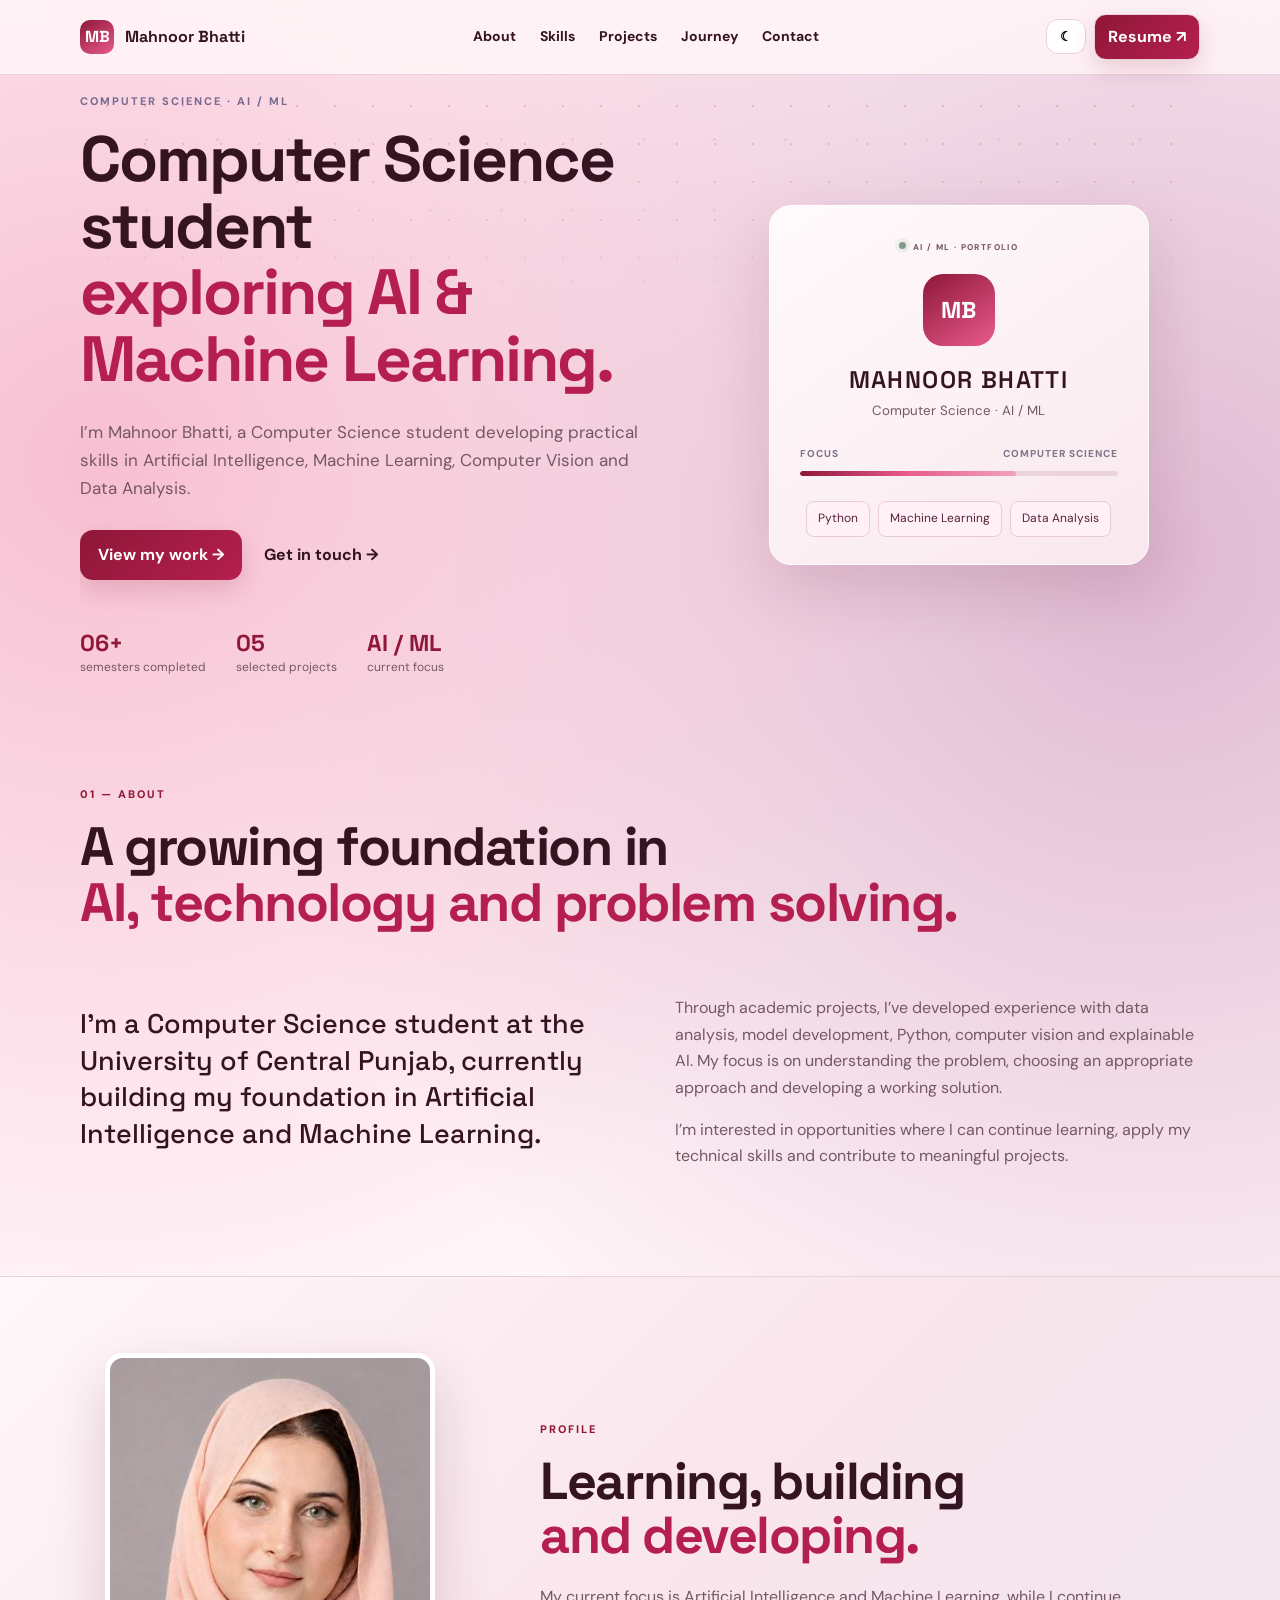
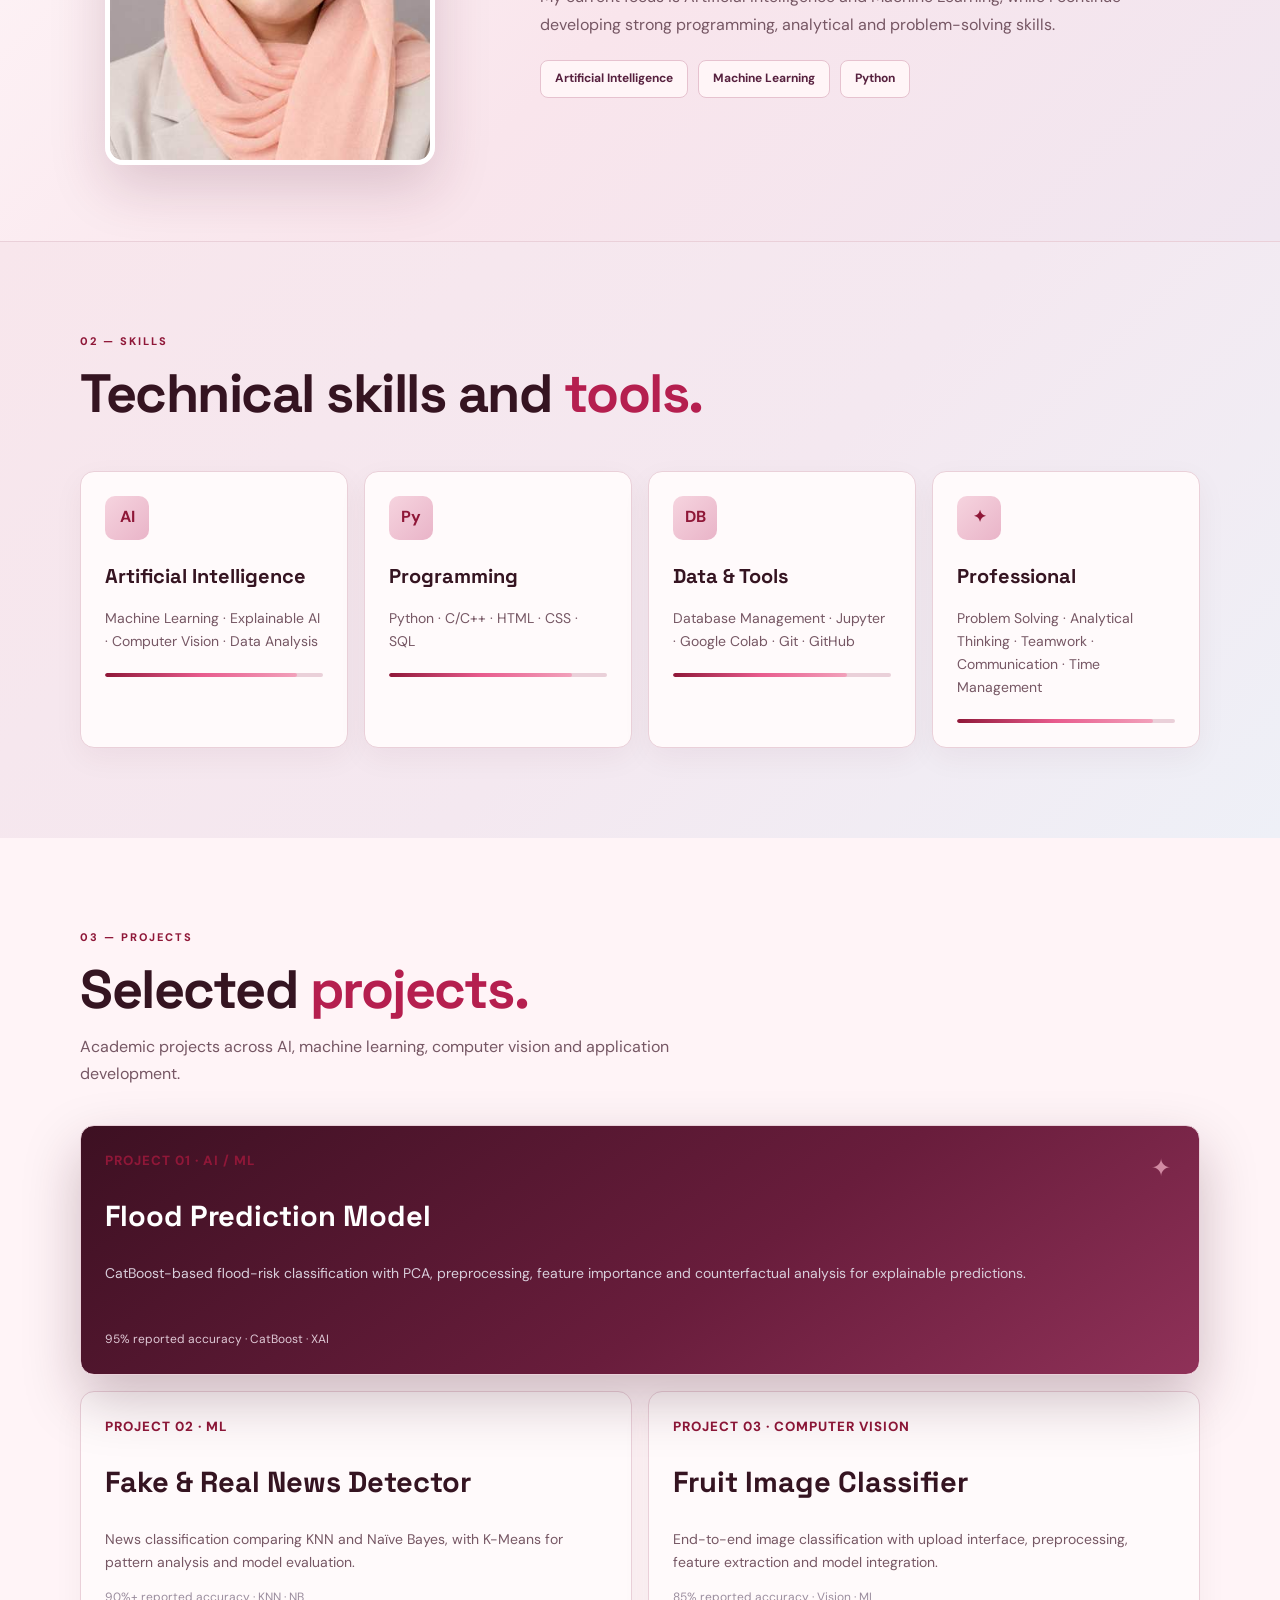
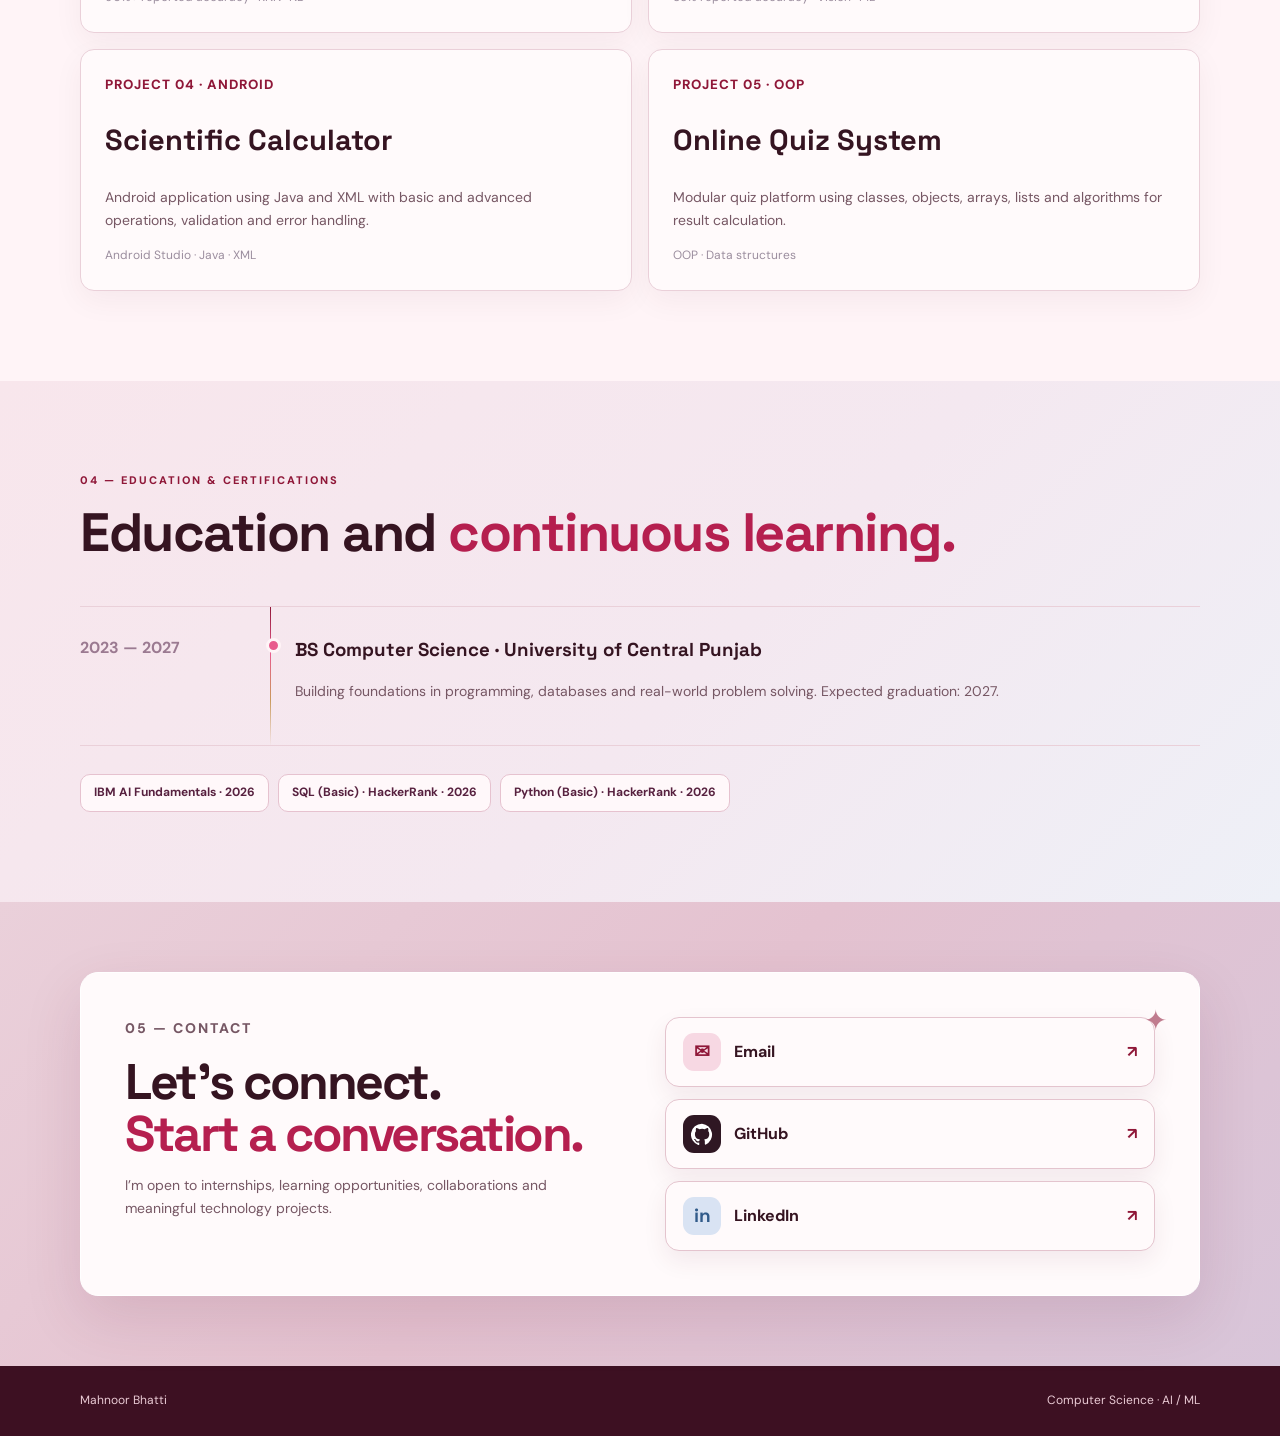
==== commit d3333334: "Simplify portfolio footer" ====
--- a/index.html
+++ b/index.html
@@ -17,4 +17,4 @@
 <a class="social-link github-link" href="https://github.com/MahnoorB6" target="_blank" rel="noopener"><span class="social-icon github-icon" aria-hidden="true"><svg viewBox="0 0 24 24" role="img"><path fill="currentColor" d="M12 .7a12 12 0 0 0-3.8 23.4c.6.1.8-.3.8-.6v-2.2c-3.3.7-4-1.4-4-1.4-.5-1.3-1.3-1.6-1.3-1.6-1.1-.8.1-.8.1-.8 1.2.1 1.8 1.2 1.8 1.2 1.1 1.8 2.8 1.3 3.5 1 .1-.8.4-1.3.7-1.6-2.7-.3-5.5-1.4-5.5-6a4.7 4.7 0 0 1 1.2-3.3 4.4 4.4 0 0 1 .1-3.2s1-.3 3.4 1.2a11.7 11.7 0 0 1 6.2 0c2.4-1.6 3.4-1.2 3.4-1.2a4.4 4.4 0 0 1 .1 3.2 4.7 4.7 0 0 1 1.2 3.3c0 4.6-2.8 5.7-5.5 6 .4.3.7 1 .7 2v2.9c0 .3.2.7.8.6A12 12 0 0 0 12 .7"/></svg></span><span>GitHub</span><b>↗</b></a>
 <a class="social-link linkedin-link" href="https://www.linkedin.com/in/mahnoor-bhatti-74084b361/" target="_blank" rel="noopener"><span class="social-icon linkedin-icon">in</span><span>LinkedIn</span><b>↗</b></a>
 </div></div></section>
-</main><footer><div class="wrap"><span>© 2026 Mahnoor Bhatti</span><span>Computer Science · AI / ML</span></div></footer><script src="portfolio.js"></script></body></html>+</main><footer><div class="wrap"><span>Mahnoor Bhatti</span><span>Computer Science · AI / ML</span></div></footer><script src="portfolio.js"></script></body></html>
--- a/portfolio.css
+++ b/portfolio.css
@@ -129,3 +129,10 @@
 body.dark .email-icon{background:#5b2337;color:#f7a8c1}
 body.dark .github-icon{background:#f1d7e0;color:#32111e}
 body.dark .linkedin-icon{background:#34475e;color:#c8dcf4}
+
+/* GitHub Octocat logo */
+.github-icon{font-size:0!important}
+.github-icon svg{width:22px;height:22px;display:block}
+
+/* Scroll storytelling / transitions */
+html{scroll-behavior:smooth;scroll-padding-top:90px}.scroll-progress{position:fixed;z-index:20;top:0;left:0;width:100%;height:3px;background:var(--rose);transform-origin:left center;transform:scaleX(0);pointer-events:none}.links a{position:relative;transition:color .25s ease}.links a:after{content:"";position:absolute;left:0;right:100%;bottom:-7px;height:2px;background:var(--rose);transition:right .25s ease}.links a.active:after,.links a:hover:after{right:0}.reveal{opacity:0;transform:translateY(38px);transition:opacity .75s cubic-bezier(.2,.7,.2,1),transform .75s cubic-bezier(.2,.7,.2,1)}.reveal.is-visible{opacity:1;transform:none}.project.reveal:nth-child(2),.skills article.reveal:nth-child(2){transition-delay:.08s}.project.reveal:nth-child(3),.skills article.reveal:nth-child(3){transition-delay:.16s}.project.reveal:nth-child(4),.skills article.reveal:nth-child(4){transition-delay:.24s}.project.reveal:nth-child(5),.skills article.reveal:nth-child(5){transition-delay:.32s}.hero{transform:translateY(var(--hero-shift,0));transition:transform .15s linear}.project{transition:transform .35s ease,box-shadow .35s ease,border-color .25s ease}.project:hover{transform:translateY(-7px);box-shadow:0 18px 40px rgba(37,37,37,.09)}.skills article{transition:transform .35s ease,box-shadow .35s ease}.skills article:hover{transform:translateY(-5px);box-shadow:0 15px 35px rgba(37,37,37,.08)}@media(prefers-reduced-motion:reduce){html{scroll-behavior:auto}.reveal{opacity:1;transform:none;transition:none}.hero{transform:none}.project,.skills article{transition:none}}
